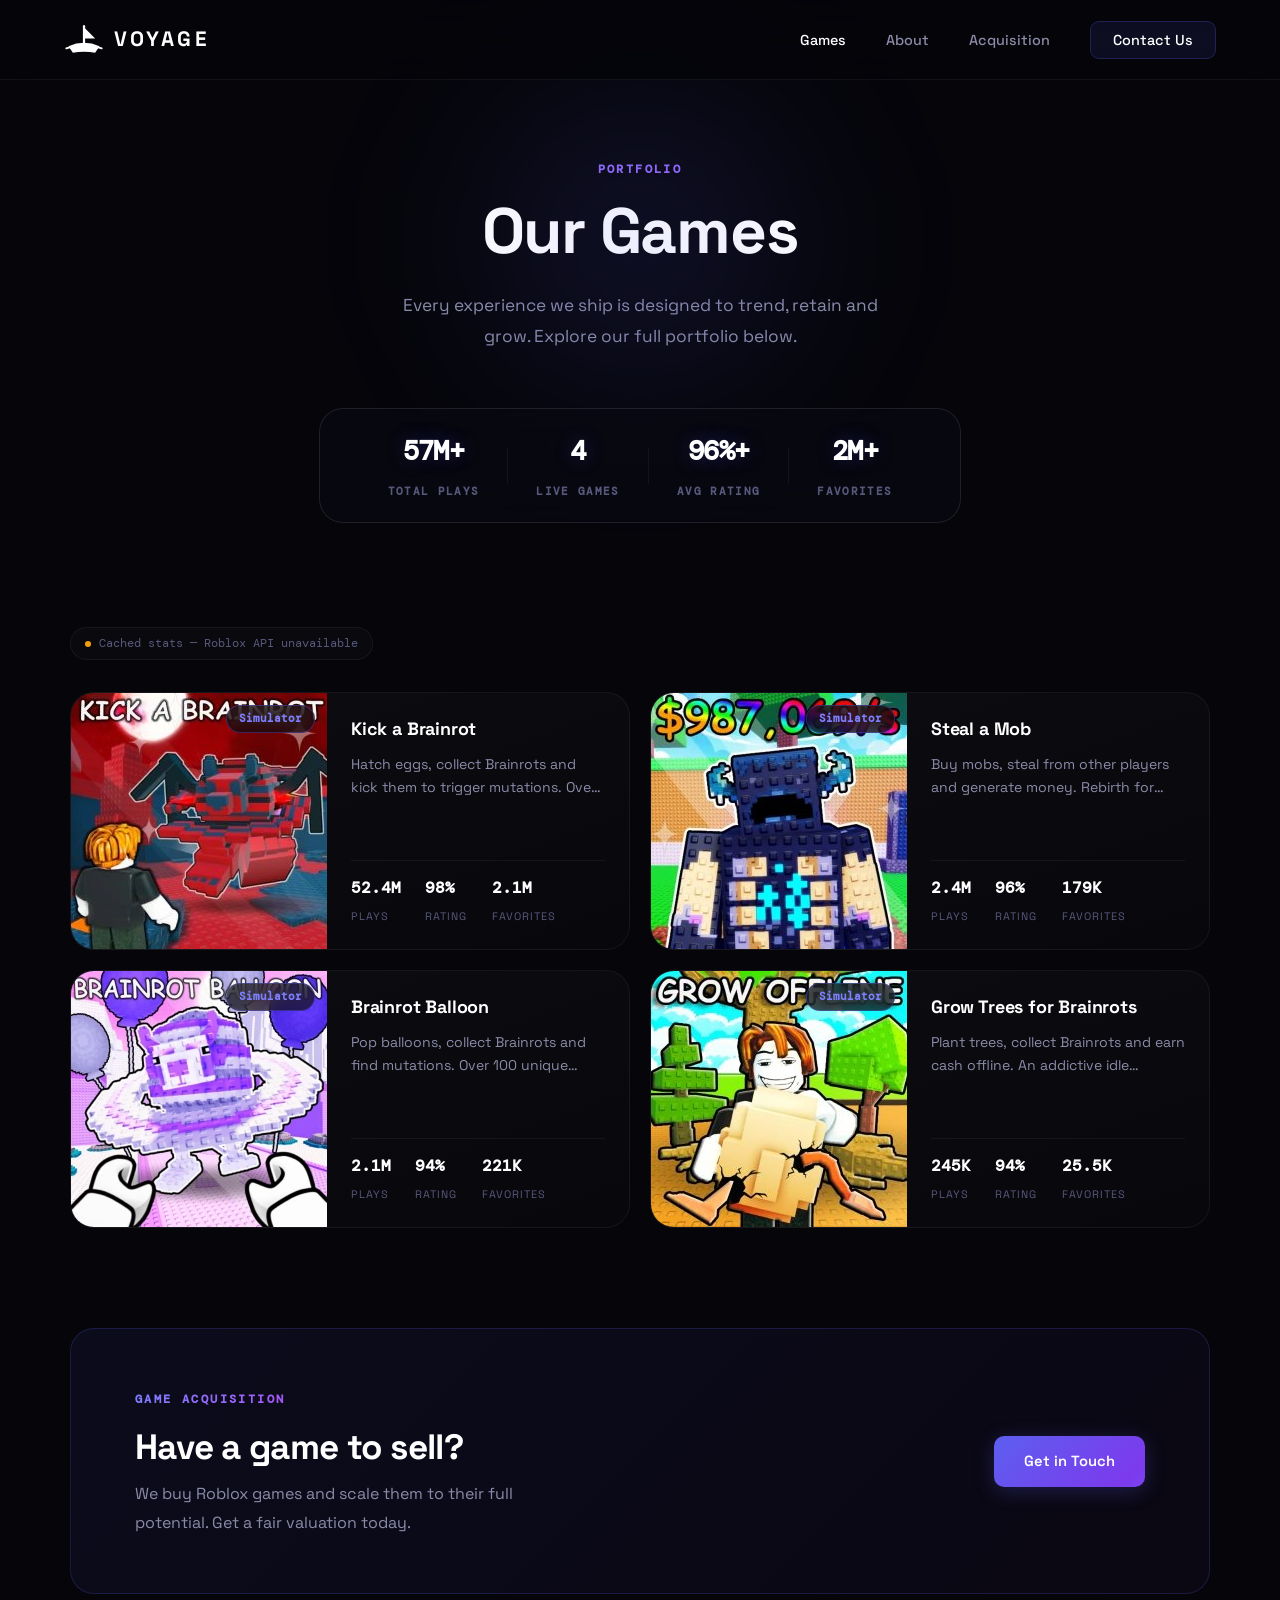
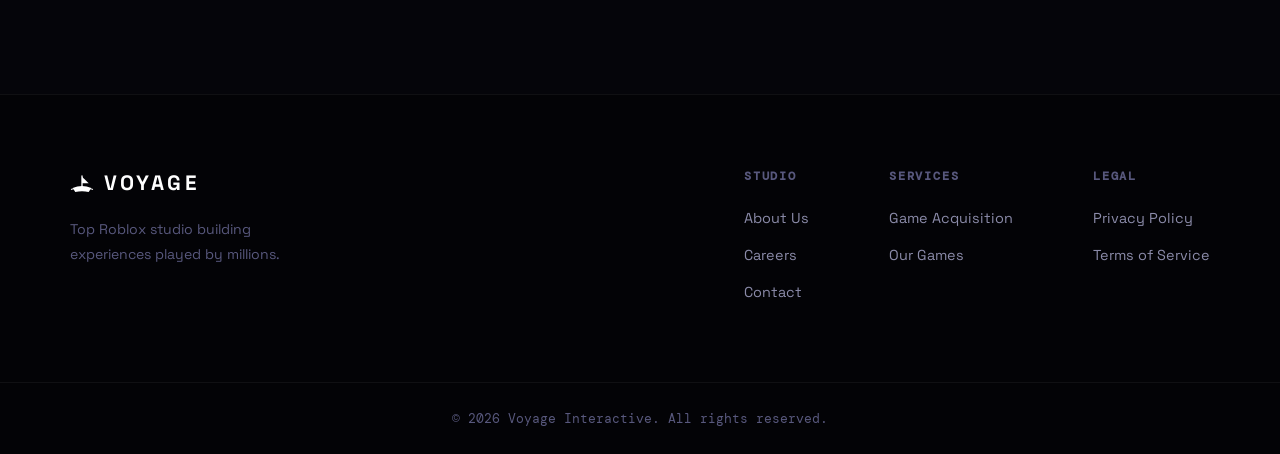
==== games.html @ 298705ab "Add files via upload" ====
<!DOCTYPE html>
<html lang="en">
<head>
  <meta charset="UTF-8" />
  <meta name="viewport" content="width=device-width, initial-scale=1.0" />
  <meta name="description" content="All games by Voyage Interactive — Roblox experiences played by millions." />
  <title>Our Games — Voyage Interactive</title>
  <link rel="icon" type="image/svg+xml" href="favicon.svg" />
  <link rel="stylesheet" href="css/style.css" />
  <link rel="stylesheet" href="css/games.css" />
  <link rel="preconnect" href="https://fonts.googleapis.com" />
  <link href="https://fonts.googleapis.com/css2?family=Space+Grotesk:wght@300;400;500;600;700&family=DM+Mono:wght@400;500&display=swap" rel="stylesheet" />
</head>
<body>

  <!-- ===== NAV ===== -->
  <nav class="nav" id="nav">
    <a href="index.html" class="nav-logo">
      <svg width="40" height="35" viewBox="0 0 36 28" fill="none" xmlns="http://www.w3.org/2000/svg">
        <path d="M18 2 L18 18" stroke="white" stroke-width="2" stroke-linecap="round"/>
        <path d="M18 3 L28 13 L18 13 Z" fill="white"/>
        <path d="M4 20 Q18 14 32 20 L28 26 Q18 24 8 26 Z" fill="white"/>
        <path d="M2 22 Q18 16 34 22" stroke="white" stroke-width="1.5" stroke-linecap="round" fill="none"/>
      </svg>
      VOYAGE
    </a>
    <ul class="nav-links">
      <li><a href="games.html" class="nav-active">Games</a></li>
      <li><a href="index.html#about">About</a></li>
      <li><a href="index.html#acquisition">Acquisition</a></li>
      <li><a href="index.html#contact" class="nav-cta">Contact Us</a></li>
    </ul>
    <button class="hamburger" id="hamburger" aria-label="Menu" aria-expanded="false" aria-controls="mobileMenu">
      <span></span><span></span><span></span>
    </button>
  </nav>

  <nav class="mobile-menu" id="mobileMenu" aria-label="Mobile Navigation">
    <a href="games.html"        onclick="closeMenu()">Games</a>
    <a href="index.html#about"       onclick="closeMenu()">About</a>
    <a href="index.html#acquisition" onclick="closeMenu()">Acquisition</a>
    <a href="index.html#contact"     onclick="closeMenu()">Contact Us</a>
  </nav>

  <!-- ===== PAGE HERO ===== -->
  <section class="games-page-hero">
    <div class="games-page-hero-glow"></div>
    <div class="container">
      <span class="section-label">Portfolio</span>
      <h1 class="section-title games-page-title">Our Games</h1>
      <p class="games-page-sub">Every experience we ship is designed to trend, retain and grow. Explore our full portfolio below.</p>

      <div class="games-page-stats animate-reveal">
        <div class="gph-stat">
          <span class="gph-num" data-stat="plays">57M+</span>
          <span class="gph-label">Total Plays</span>
        </div>
        <div class="gph-divider"></div>
        <div class="gph-stat">
          <span class="gph-num" data-stat="games">4</span>
          <span class="gph-label">Live Games</span>
        </div>
        <div class="gph-divider"></div>
        <div class="gph-stat">
          <span class="gph-num" data-stat="rating">96%+</span>
          <span class="gph-label">Avg Rating</span>
        </div>
        <div class="gph-divider"></div>
        <div class="gph-stat">
          <span class="gph-num" data-stat="favorites">2M+</span>
          <span class="gph-label">Favorites</span>
        </div>
      </div>
    </div>
  </section>

  <!-- ===== GAMES GRID ===== -->
  <section class="games-page-section">
    <div class="container">

      <div class="games-status" id="gamesStatus">
        <span class="games-status-dot"></span>
        <span id="gamesStatusText">Loading live stats…</span>
      </div>

      <!-- Populated by js/games-data.js (data-games-grid="full" enables live player count) -->
      <div class="games-grid games-grid--full" data-games-grid="full" id="gamesGrid"></div>

    </div>
  </section>

  <!-- ===== CTA ===== -->
  <section class="games-cta-section">
    <div class="container">
      <div class="games-cta-card animate-reveal">
        <div class="games-cta-left">
          <span class="section-label">Game Acquisition</span>
          <h2 class="section-title">Have a game to sell?</h2>
          <p>We buy Roblox games and scale them to their full potential. Get a fair valuation today.</p>
        </div>
        <a href="index.html#contact" class="btn-primary">Get in Touch</a>
      </div>
    </div>
  </section>

  <!-- ===== FOOTER ===== -->
  <footer class="footer">
    <div class="container footer-inner">
      <div class="footer-brand">
        <a href="index.html" class="nav-logo footer-logo">
          <svg width="24" height="20" viewBox="0 0 36 28" fill="none">
            <path d="M18 2 L18 18" stroke="white" stroke-width="2" stroke-linecap="round"/>
            <path d="M18 3 L28 13 L18 13 Z" fill="white"/>
            <path d="M4 20 Q18 14 32 20 L28 26 Q18 24 8 26 Z" fill="white"/>
            <path d="M2 22 Q18 16 34 22" stroke="white" stroke-width="1.5" stroke-linecap="round" fill="none"/>
          </svg>
          VOYAGE
        </a>
        <p>Top Roblox studio building experiences played by millions.</p>
      </div>
      <div class="footer-links">
        <div class="footer-col">
          <h4>Studio</h4>
          <a href="index.html#about">About Us</a>
          <a href="mailto:voyagenoirtype@gmail.com">Careers</a>
          <a href="index.html#contact">Contact</a>
        </div>
        <div class="footer-col">
          <h4>Services</h4>
          <a href="index.html#acquisition">Game Acquisition</a>
          <a href="games.html">Our Games</a>
        </div>
        <div class="footer-col">
          <h4>Legal</h4>
          <a href="#">Privacy Policy</a>
          <a href="#">Terms of Service</a>
        </div>
      </div>
    </div>
    <div class="footer-bottom">
      <div class="container">
        <p>© 2026 Voyage Interactive. All rights reserved.</p>
      </div>
    </div>
  </footer>

  <script src="js/games-data.js"></script>
  <script src="js/script.js"></script>
  <script>
    // Update status message after games load
    const statusEl = document.getElementById('gamesStatusText');
    const statusWrap = document.getElementById('gamesStatus');

    loadGamesOnce().then(games => {
      const hasLive = games.some(g => g.live);
      if (hasLive) {
        statusEl.textContent = 'Live stats from Roblox API';
        statusWrap.classList.add('games-status--live');
      } else {
        statusEl.textContent = 'Cached stats — Roblox API unavailable';
        statusWrap.classList.add('games-status--cached');
      }
    });
  </script>
</body>
</html>
---- css/style.css ----
/* ===== RESET ===== */
*, *::before, *::after { box-sizing: border-box; margin: 0; padding: 0; }

:root {
  --bg: #05050a;
  --bg2: #0b0b14;
  --bg3: #111122;
  --accent: #5d5fef;
  --accent2: #7d7ffd;
  --text: #f3f3fa;
  --muted: #8b8ba9;
  --muted2: #58587d;
  --border: rgba(255,255,255,0.05);
  --border2: rgba(255,255,255,0.1);
  --card: rgba(255,255,255,0.02);
  --radius: 14px;
  --radius-lg: 24px;
}

html { scroll-behavior: smooth; }

body {
  font-family: 'Space Grotesk', sans-serif;
  background: var(--bg);
  color: var(--text);
  line-height: 1.6;
  overflow-x: hidden;
}

a { text-decoration: none; color: inherit; }
ul { list-style: none; }
p { color: var(--muted); line-height: 1.8; }

/* ===== KEYFRAMES ===== */
@keyframes float {
  0%, 100% { transform: translateY(0); }
  50%       { transform: translateY(-7px); }
}
@keyframes pulse-glow-1 {
  0%, 100% { opacity: 1; transform: translateX(-50%) scale(1); }
  50%       { opacity: 0.7; transform: translateX(-50%) scale(1.12); }
}
@keyframes pulse-glow-2 {
  0%, 100% { opacity: 1; transform: scale(1); }
  50%       { opacity: 0.6; transform: scale(1.18); }
}
@keyframes gradient-shift {
  0%   { background-position: 0% center; }
  100% { background-position: 200% center; }
}
@keyframes shimmer-btn {
  0%   { background-position: 0% center; }
  100% { background-position: 200% center; }
}

/* ===== CANVAS BACKGROUND ===== */
#heroCanvas {
  position: absolute;
  top: 0;
  left: 0;
  width: 100%;
  height: 100%;
  z-index: 1;
  pointer-events: none;
}

/* ===== HERO ===== */
.hero {
  min-height: 100vh;
  display: flex;
  flex-direction: column;
  align-items: center;
  justify-content: center;
  position: relative;
  text-align: center;
  padding: 150px 24px 0;
  overflow: hidden;
  background: var(--bg);
  
  /* MASCHERA AVANZATA NATIVA: Sfuma a 0 le icone ai lati e sui bordi in modo morbido e impercettibile */
  mask-image: radial-gradient(circle at 50% 50%, black 20%, transparent 75%);
  -webkit-mask-image: radial-gradient(circle at 50% 50%, black 20%, transparent 75%);
}

/* ===== BUTTONS ===== */
.btn-primary {
  display: inline-flex;
  align-items: center;
  gap: 8px;
  background: linear-gradient(135deg, var(--accent) 0%, #7c3aed 50%, var(--accent2) 100%);
  background-size: 200% auto;
  color: #fff;
  padding: 14px 30px;
  border-radius: 10px;
  font-weight: 600;
  font-size: 0.92rem;
  font-family: 'Space Grotesk', sans-serif;
  border: none;
  cursor: pointer;
  transition: all 0.35s cubic-bezier(0.16, 1, 0.3, 1), background-position 0.5s ease;
  box-shadow: 0 4px 20px rgba(93,95,239,0.25);
}
.btn-primary:hover {
  transform: translateY(-3px);
  box-shadow: 0 14px 36px rgba(93,95,239,0.5);
  background-position: right center;
}

.btn-secondary {
  display: inline-flex;
  align-items: center;
  gap: 8px;
  background: rgba(255, 255, 255, 0.02);
  color: var(--text);
  padding: 14px 30px;
  border-radius: 10px;
  font-weight: 500;
  font-size: 0.92rem;
  border: 1px solid var(--border2);
  cursor: pointer;
  backdrop-filter: blur(8px);
  transition: all 0.3s cubic-bezier(0.16, 1, 0.3, 1);
}
.btn-secondary:hover {
  border-color: var(--accent2);
  background: rgba(93,95,239,0.08);
  transform: translateY(-2px);
}

.btn-full { width: 100%; justify-content: center; padding: 16px; font-size: 0.95rem; }

/* ===== NAV ===== */
.nav {
  position: fixed;
  top: 0; left: 0; right: 0;
  z-index: 100;
  display: flex;
  align-items: center;
  justify-content: space-between;
  padding: 22px 64px;
  background: rgba(5,5,10,0.75);
  backdrop-filter: blur(24px);
  border-bottom: 1px solid var(--border);
  transition: all 0.3s ease;
}
.nav.scrolled {
  padding: 14px 64px;
  background: rgba(5,5,10,0.9);
  box-shadow: 0 10px 30px rgba(0,0,0,0.3);
}

.nav-logo {
  display: flex;
  align-items: center;
  gap: 10px;
  font-size: 1.3rem;
  font-weight: 700;
  color: #fff;
  letter-spacing: 0.15em;
}

.nav-links {
  display: flex;
  align-items: center;
  gap: 40px;
}
.nav-links a {
  font-size: 0.9rem;
  color: var(--muted);
  font-weight: 500;
  transition: color 0.2s;
}
.nav-links a:hover { color: #fff; }

.nav-cta {
  color: #fff !important;
  background: rgba(93,95,239,0.1);
  border: 1px solid rgba(93,95,239,0.25);
  padding: 9px 22px;
  border-radius: 9px;
  transition: all 0.2s ease !important;
}
.nav-cta:hover { background: rgba(93,95,239,0.25) !important; border-color: var(--accent2) !important; }

.hamburger {
  display: none;
  flex-direction: column;
  gap: 5px;
  background: none;
  border: none;
  cursor: pointer;
  padding: 4px;
}
.hamburger span {
  display: block;
  width: 24px;
  height: 2px;
  background: var(--text);
  border-radius: 2px;
  transition: all 0.3s ease;
}
.hamburger[aria-expanded="true"] span:nth-child(1) { transform: translateY(7px) rotate(45deg); }
.hamburger[aria-expanded="true"] span:nth-child(2) { opacity: 0; }
.hamburger[aria-expanded="true"] span:nth-child(3) { transform: translateY(-7px) rotate(-45deg); }

/* ===== MOBILE MENU ===== */
.mobile-menu {
  display: none;
  position: fixed;
  top: 70px; left: 0; right: 0;
  z-index: 99;
  background: rgba(11,11,20,0.95);
  backdrop-filter: blur(20px);
  border-bottom: 1px solid var(--border);
  flex-direction: column;
}
.mobile-menu a {
  padding: 18px 32px;
  font-size: 1rem;
  color: var(--muted);
  border-bottom: 1px solid var(--border);
  transition: all 0.2s;
}
.mobile-menu a:hover { color: #fff; background: rgba(255,255,255,0.02); }
.mobile-menu.open { display: flex; }

/* Chat wrapper */
.chat-wrap { max-width: 720px; margin: 0 auto; }

.chat-output {
  min-height: 260px;
  max-height: 420px;
  overflow-y: auto;
  display: flex;
  flex-direction: column;
  gap: 12px;
  padding: 24px;
  background: rgba(255,255,255,0.04);
  border: 1px solid rgba(255,255,255,0.08);
  border-radius: 16px 16px 0 0;
}

.chat-message { padding: 14px 18px; border-radius: 12px; font-size: 0.95rem; line-height: 1.6; }
.chat-message--user    { background: rgba(255,255,255,0.08); align-self: flex-end; max-width: 80%; }
.chat-message--assistant { background: rgba(255,255,255,0.04); border: 1px solid rgba(255,255,255,0.08); }
.chat-message--error   { background: rgba(255,80,80,0.1); border: 1px solid rgba(255,80,80,0.2); }

.chat-topic   { font-weight: 600; margin-bottom: 6px; }
.chat-sources, .chat-tools { font-size: 0.8rem; opacity: 0.5; margin-top: 8px; }

/* Loader puntini */
.chat-loader { display: flex; gap: 6px; padding: 18px; }
.chat-loader span { width: 7px; height: 7px; border-radius: 50%; background: currentColor; opacity: 0.4; animation: blink 1.2s infinite; }
.chat-loader span:nth-child(2) { animation-delay: 0.2s; }
.chat-loader span:nth-child(3) { animation-delay: 0.4s; }
@keyframes blink { 0%,80%,100%{ opacity:0.2 } 40%{ opacity:1 } }

.chat-form {
  display: flex;
  gap: 10px;
  padding: 14px;
  background: rgba(255,255,255,0.04);
  border: 1px solid rgba(255,255,255,0.08);
  border-top: none;
  border-radius: 0 0 16px 16px;
}
.chat-form input { flex: 1; background: transparent; border: none; outline: none; color: inherit; font-size: 0.95rem; }
.chat-form .btn-primary { display: flex; align-items: center; gap: 8px; white-space: nowrap; }

.chat-footer { text-align: right; margin-top: 10px; }
.chat-reset  { background: none; border: none; color: inherit; opacity: 0.4; font-size: 0.8rem; cursor: pointer; display: inline-flex; align-items: center; gap: 5px; }
.chat-reset:hover { opacity: 0.8; }

/* ===== HERO ===== */
.hero {
  min-height: 100vh;
  display: flex;
  flex-direction: column;
  align-items: center;
  justify-content: center;
  position: relative;
  text-align: center;
  padding: 150px 24px 0;
  overflow: hidden;
  /* MIGLIORATO: Gradiente radiale scuro potenziato per nascondere la comparsa/scomparsa delle icone sui bordi dello schermo */
  background: radial-gradient(circle at 50% 50%, transparent 10%, var(--bg) 80%);
}

.hero-glow {
  position: absolute;
  border-radius: 50%;
  filter: blur(140px);
  pointer-events: none;
  z-index: 1;
}
.hero-glow--1 {
  width: 700px; height: 700px;
  background: radial-gradient(circle, rgba(93,95,239,0.18) 0%, rgba(93,95,239,0.06) 60%, transparent 100%);
  top: -100px; left: 50%;
  transform: translateX(-50%);
  animation: pulse-glow-1 8s ease-in-out infinite;
}
.hero-glow--2 {
  width: 550px; height: 550px;
  background: radial-gradient(circle, rgba(168,85,247,0.12) 0%, transparent 70%);
  bottom: 60px; right: -80px;
  animation: pulse-glow-2 10s ease-in-out infinite 1.5s;
}

.grid-overlay {
  position: absolute;
  inset: 0;
  background-image: radial-gradient(rgba(255,255,255,0.015) 1px, transparent 0);
  background-size: 40px 40px;
  /* Maschera progressiva che sfuma dolcemente gli elementi dello sfondo */
  mask-image: radial-gradient(ellipse 70% 70% at 50% 50%, black 30%, transparent 100%);
  -webkit-mask-image: radial-gradient(ellipse 70% 70% at 50% 50%, black 30%, transparent 100%);
  pointer-events: none;
  z-index: 1;
}

.hero-inner { position: relative; z-index: 2; max-width: 800px; }

.hero-badge {
  display: inline-block;
  background: rgba(93,95,239,0.08);
  border: 1px solid rgba(93,95,239,0.35);
  color: var(--accent2);
  font-size: 0.75rem;
  font-weight: 600;
  letter-spacing: 0.15em;
  text-transform: uppercase;
  padding: 7px 20px;
  border-radius: 99px;
  margin-bottom: 32px;
  font-family: 'DM Mono', monospace;
  animation: float 5s ease-in-out infinite;
  box-shadow: 0 0 20px rgba(93,95,239,0.15);
}

.hero-title {
  font-size: clamp(3.2rem, 9vw, 5.8rem);
  font-weight: 700;
  line-height: 1.05;
  color: #fff;
  margin-bottom: 28px;
  letter-spacing: -0.03em;
}
.hero-title span {
  background: linear-gradient(135deg, var(--accent2) 0%, #a855f7 50%, var(--accent2) 100%);
  background-size: 200% auto;
  -webkit-background-clip: text;
  -webkit-text-fill-color: transparent;
  background-clip: text;
  animation: gradient-shift 5s linear infinite;
}

.hero-sub {
  font-size: 1.15rem;
  color: var(--muted);
  max-width: 600px;
  margin: 0 auto 44px;
  line-height: 1.8;
}

.hero-btns { display: flex; gap: 16px; justify-content: center; flex-wrap: wrap; }

.hero-stats-bar {
  position: relative;
  z-index: 2;
  display: flex;
  align-items: center;
  margin-top: 90px;
  padding: 32px 56px;
  background: rgba(11,11,20,0.5);
  backdrop-filter: blur(20px);
  border: 1px solid var(--border2);
  border-bottom: none;
  border-radius: var(--radius-lg) var(--radius-lg) 0 0;
  width: 100%;
  max-width: 760px;
}
.hero-stat { flex: 1; text-align: center; }
.hero-stat-num {
  display: block;
  font-size: 2.2rem;
  font-weight: 700;
  color: #fff;
  letter-spacing: -0.02em;
  font-family: 'DM Mono', monospace;
  margin-bottom: 4px;
  text-shadow: 0 0 24px rgba(93,95,239,0.35);
  transition: color 0.3s ease;
}
.hero-stat:hover .hero-stat-num { color: var(--accent2); }
.hero-stat-label {
  font-size: 0.75rem;
  color: var(--muted2);
  text-transform: uppercase;
  letter-spacing: 0.12em;
  font-weight: 600;
}
.hero-stat-divider { width: 1px; height: 44px; background: var(--border); flex-shrink: 0; }

/* ===== SECTIONS ===== */
.section { padding: 130px 24px; position: relative; z-index: 3; }
.section--dark { background: var(--bg2); }
.container { max-width: 1140px; margin: 0 auto; }

.section-header { margin-bottom: 64px; text-align: left; }
.section-header .section-sub { max-width: 560px; margin-top: 14px; font-size: 1.05rem; }

.section-label {
  display: inline-block;
  font-family: 'DM Mono', monospace;
  font-size: 0.75rem;
  font-weight: 600;
  background: linear-gradient(135deg, var(--accent2), #a855f7);
  -webkit-background-clip: text;
  -webkit-text-fill-color: transparent;
  background-clip: text;
  text-transform: uppercase;
  letter-spacing: 0.2em;
  margin-bottom: 16px;
}

.section-title {
  font-size: clamp(2.2rem, 5vw, 3.2rem);
  font-weight: 700;
  color: #fff;
  letter-spacing: -0.02em;
  line-height: 1.2;
}

/* ===== GAMES GRID ===== */
.games-grid {
  display: grid;
  grid-template-columns: repeat(2, 1fr);
  gap: 20px;
}

/* ===== GAME CARD (horizontal, square thumbnail) ===== */
.game-card {
  display: flex;
  flex-direction: row;
  align-items: stretch;
  background: linear-gradient(160deg, rgba(255,255,255,0.03) 0%, rgba(255,255,255,0.01) 100%);
  border: 1px solid var(--border);
  border-radius: var(--radius-lg);
  overflow: hidden;
  transition: all 0.4s cubic-bezier(0.16, 1, 0.3, 1);
  color: inherit;
  text-decoration: none;
}
.game-card:hover {
  border-color: rgba(93,95,239,0.4);
  transform: translateY(-5px);
  box-shadow: 0 24px 48px rgba(0,0,0,0.5), 0 0 0 1px rgba(93,95,239,0.15), 0 0 32px rgba(93,95,239,0.1);
}

/* Thumbnail — square, height = card height via flex stretch */
.game-card-thumb {
  position: relative;
  aspect-ratio: 1 / 1;
  flex-shrink: 0;
  overflow: hidden;
  background: var(--bg3);
}
.game-card-thumb img {
  width: 100%; height: 100%;
  object-fit: cover; display: block;
  transition: transform 0.55s cubic-bezier(0.16, 1, 0.3, 1);
}
.game-card:hover .game-card-thumb img { transform: scale(1.07); }

/* Overlay on hover */
.game-card-overlay {
  position: absolute;
  inset: 0;
  background: linear-gradient(to top, rgba(5,5,10,0.72) 0%, rgba(5,5,10,0.1) 55%, transparent 100%);
  display: flex;
  align-items: center;
  justify-content: center;
  opacity: 0;
  transition: opacity 0.35s ease;
}
.game-card:hover .game-card-overlay { opacity: 1; }

.game-card-play {
  display: inline-flex;
  align-items: center;
  gap: 8px;
  background: rgba(255,255,255,0.13);
  backdrop-filter: blur(14px);
  border: 1px solid rgba(255,255,255,0.22);
  padding: 11px 24px;
  border-radius: 99px;
  color: #fff;
  font-weight: 600;
  font-size: 0.88rem;
  transform: translateY(8px);
  transition: transform 0.4s cubic-bezier(0.16, 1, 0.3, 1);
}
.game-card:hover .game-card-play { transform: translateY(0); }

/* Badge on the image */
.game-badge {
  position: absolute;
  top: 12px; right: 12px;
  font-size: 0.7rem; font-weight: 600; font-family: 'DM Mono', monospace;
  color: var(--accent2);
  background: rgba(5,5,10,0.65);
  backdrop-filter: blur(10px);
  border: 1px solid rgba(93,95,239,0.35);
  padding: 4px 12px; border-radius: 99px;
}

/* Card body */
.game-card-body {
  padding: 22px 24px;
  display: flex;
  flex-direction: column;
  gap: 9px;
  flex: 1;
}
.game-card-header {
  display: flex;
  align-items: center;
  justify-content: space-between;
  gap: 10px;
}
.game-card-header h3 {
  font-size: 1.12rem; font-weight: 700; color: #fff; letter-spacing: -0.01em;
}
.game-card-body > p {
  font-size: 0.88rem; color: var(--muted); line-height: 1.65;
  display: -webkit-box;
  -webkit-line-clamp: 2;
  line-clamp: 2;
  -webkit-box-orient: vertical;
  overflow: hidden;
}

/* Live players badge */
.game-live {
  display: inline-flex;
  align-items: center;
  gap: 5px;
  font-size: 0.7rem; font-weight: 600; font-family: 'DM Mono', monospace;
  color: #4ade80;
  background: rgba(74,222,128,0.08);
  border: 1px solid rgba(74,222,128,0.2);
  padding: 3px 10px;
  border-radius: 99px;
  white-space: nowrap;
  flex-shrink: 0;
}
.live-dot {
  width: 6px; height: 6px; border-radius: 50%;
  background: #4ade80;
  animation: live-pulse 1.8s ease-in-out infinite;
}
@keyframes live-pulse {
  0%, 100% { opacity: 1; transform: scale(1); }
  50% { opacity: 0.5; transform: scale(0.75); }
}

/* Stats row */
.game-stats {
  display: flex;
  gap: 24px;
  padding-top: 14px;
  border-top: 1px solid var(--border);
  margin-top: auto;
}
.gs-num {
  display: block; font-size: 0.98rem; font-weight: 600; color: #fff;
  font-family: 'DM Mono', monospace; margin-bottom: 2px;
}
.gs-label { font-size: 0.68rem; color: var(--muted2); text-transform: uppercase; letter-spacing: 0.1em; }

/* "View all" footer */
.games-footer {
  margin-top: 44px;
  text-align: center;
}
.btn-view-all {
  display: inline-flex;
  align-items: center;
  gap: 10px;
  padding: 14px 36px;
  background: rgba(255,255,255,0.03);
  border: 1px solid var(--border2);
  border-radius: 12px;
  color: var(--text);
  font-weight: 600;
  font-size: 0.92rem;
  transition: all 0.3s cubic-bezier(0.16, 1, 0.3, 1);
}
.btn-view-all:hover {
  background: rgba(93,95,239,0.08);
  border-color: rgba(93,95,239,0.35);
  transform: translateY(-2px);
  box-shadow: 0 10px 28px rgba(0,0,0,0.3);
  color: #fff;
}
.btn-view-all svg { transition: transform 0.3s ease; }
.btn-view-all:hover svg { transform: translateX(4px); }

/* ===== ABOUT ===== */
.about-grid { display: grid; grid-template-columns: 1fr 1fr; gap: 88px; align-items: center; }
.about-left p { margin-bottom: 24px; font-size: 1.02rem; }
.about-features { display: flex; flex-direction: column; gap: 12px; }

.feature {
  display: flex; gap: 20px; padding: 28px;
  background: rgba(255,255,255,0.01);
  border: 1px solid var(--border); border-radius: var(--radius);
  transition: all 0.35s cubic-bezier(0.16, 1, 0.3, 1);
}
.feature:hover {
  border-color: rgba(93,95,239,0.25);
  background: rgba(93,95,239,0.03);
  transform: translateX(5px);
  box-shadow: 0 8px 24px rgba(0,0,0,0.25);
}

.feature-icon {
  width: 44px; height: 44px; border-radius: 12px;
  background: rgba(93,95,239,0.08); border: 1px solid rgba(93,95,239,0.15);
  display: flex; align-items: center; justify-content: center; color: var(--accent2); flex-shrink: 0;
  transition: all 0.3s ease;
}
.feature:hover .feature-icon {
  background: rgba(93,95,239,0.16);
  border-color: rgba(93,95,239,0.35);
  box-shadow: 0 0 16px rgba(93,95,239,0.2);
}
.feature-icon svg { transition: transform 0.3s ease; }
.feature:hover .feature-icon svg { transform: scale(1.15); }
.feature h4 { font-size: 1rem; font-weight: 600; color: #fff; margin-bottom: 6px; }
.feature p { font-size: 0.88rem; color: var(--muted); line-height: 1.6; }

/* ===== STEPS ===== */
.steps { display: grid; grid-template-columns: repeat(2, 1fr); gap: 16px; }
.step {
  padding: 44px 40px; background: rgba(255,255,255,0.01);
  border: 1px solid var(--border); border-radius: var(--radius-lg);
  transition: all 0.35s cubic-bezier(0.16, 1, 0.3, 1);
  position: relative; overflow: hidden;
}
.step::before {
  content: '';
  position: absolute;
  top: 0; left: 0;
  width: 3px; height: 100%;
  background: linear-gradient(180deg, var(--accent2), #a855f7);
  opacity: 0;
  transition: opacity 0.35s ease;
  border-radius: 3px 0 0 3px;
}
.step:hover::before { opacity: 1; }
.step:hover {
  border-color: rgba(93,95,239,0.25);
  background: rgba(93,95,239,0.03);
  transform: translateY(-5px);
  box-shadow: 0 18px 40px rgba(0,0,0,0.35);
}
.step-num {
  font-family: 'DM Mono', monospace; font-size: 2.2rem; font-weight: 700;
  background: linear-gradient(135deg, var(--accent2), #a855f7);
  -webkit-background-clip: text;
  -webkit-text-fill-color: transparent;
  background-clip: text;
  letter-spacing: -0.02em; margin-bottom: 20px; line-height: 1; opacity: 0.7;
}
.step h3 { font-size: 1.2rem; font-weight: 700; color: #fff; margin-bottom: 12px; }
.step p { font-size: 0.92rem; color: var(--muted); line-height: 1.7; }

/* ===== CONTACT ===== */
.contact-wrap { display: grid; grid-template-columns: 1fr 1.3fr; gap: 88px; align-items: start; }
.contact-left p { margin: 20px 0 32px; font-size: 1.05rem; }
.contact-email {
  font-family: 'DM Mono', monospace; font-size: 0.95rem; color: var(--accent2);
  border-bottom: 1px solid rgba(93,95,239,0.2); padding-bottom: 4px; transition: all 0.2s;
}
.contact-email:hover { border-color: var(--accent2); color: #fff; }

.contact-form { display: flex; flex-direction: column; gap: 20px; }
.form-row { display: grid; grid-template-columns: 1fr 1fr; gap: 20px; }
.form-group { display: flex; flex-direction: column; gap: 10px; }
.form-group label {
  font-size: 0.75rem; font-weight: 600; color: var(--muted);
  text-transform: uppercase; letter-spacing: 0.1em; font-family: 'DM Mono', monospace;
}
.contact-form input, .contact-form textarea {
  background: rgba(5,5,10,0.5); border: 1px solid var(--border2);
  border-radius: 10px; padding: 14px 18px; color: var(--text);
  font-family: 'Space Grotesk', sans-serif; font-size: 0.92rem; transition: all 0.2s; outline: none;
}
.contact-form input:focus, .contact-form textarea:focus {
  border-color: var(--accent); background: rgba(93,95,239,0.04);
  box-shadow: 0 0 0 4px rgba(93,95,239,0.15);
}
.checkbox-label { display: flex; align-items: center; gap: 12px; font-size: 0.88rem; color: var(--muted); cursor: pointer; }
.checkbox-label input { width: auto; accent-color: var(--accent); }

/* ===== FOOTER ===== */
.footer { background: #030306; border-top: 1px solid var(--border); padding-top: 72px; position: relative; z-index: 3; }
.footer-inner { display: flex; justify-content: space-between; gap: 48px; padding-bottom: 64px; flex-wrap: wrap; }
.footer-brand p { font-size: 0.88rem; color: var(--muted2); margin-top: 16px; max-width: 240px; }
.footer-links { display: flex; gap: 80px; flex-wrap: wrap; }
.footer-col h4 { font-size: 0.75rem; text-transform: uppercase; letter-spacing: 0.15em; color: var(--muted2); margin-bottom: 20px; font-family: 'DM Mono', monospace; font-weight: 600; }
.footer-col a { display: block; font-size: 0.9rem; color: var(--muted); margin-bottom: 14px; transition: color 0.2s; }
.footer-col a:hover { color: #fff; }
.footer-bottom { border-top: 1px solid var(--border); padding: 24px; text-align: center; }
.footer-bottom p { font-size: 0.8rem; color: var(--muted2); font-family: 'DM Mono', monospace; }

/* ===== SCROLL REVEAL ===== */
.reveal {
  opacity: 0;
  transform: translateY(28px);
  transition: opacity 0.85s cubic-bezier(0.16, 1, 0.3, 1) var(--stagger, 0s),
              transform 0.85s cubic-bezier(0.16, 1, 0.3, 1) var(--stagger, 0s);
}
.reveal.visible { opacity: 1; transform: translateY(0); }

/* ===== RESPONSIVE ===== */
@media (max-width: 960px) {
  .about-grid { grid-template-columns: 1fr; gap: 48px; }
  .contact-wrap { grid-template-columns: 1fr; gap: 48px; }
  .steps { grid-template-columns: 1fr; gap: 16px; }
  .section { padding: 100px 32px; }
  .about-left .btn-primary { margin-top: 4px; }
}

@media (max-width: 768px) {
  /* NAV */
  .nav { padding: 16px 20px; }
  .nav.scrolled { padding: 12px 20px; }
  .nav-links { display: none; }
  .hamburger { display: flex; }

  /* HERO */
  .hero { padding: 96px 20px 0; mask-image: none; -webkit-mask-image: none; }
  .hero-inner { max-width: 100%; }
  .hero-sub { font-size: 1rem; margin-bottom: 28px; }
  .hero-btns {
    flex-direction: column;
    align-items: stretch;
    gap: 12px;
    max-width: 340px;
    margin: 0 auto;
  }
  .hero-btns .btn-primary,
  .hero-btns .btn-secondary { width: 100%; justify-content: center; }

  /* STATS BAR */
  .hero-stats-bar {
    display: grid;
    grid-template-columns: 1fr 1fr;
    padding: 16px;
    margin-top: 40px;
    max-width: 100%;
    border-radius: var(--radius-lg);
    border-bottom: 1px solid var(--border2);
  }
  .hero-stat { padding: 16px 8px; }
  .hero-stat-num { font-size: 1.6rem; }
  .hero-stat-label { font-size: 0.68rem; }
  .hero-stat-divider { display: none; }

  /* SECTIONS */
  .section { padding: 72px 20px; }
  .section-header { margin-bottom: 40px; }

  /* GAMES */
  .games-grid { grid-template-columns: 1fr; gap: 12px; }
  .game-card { flex-direction: column; }
  .game-card-thumb { width: 100%; aspect-ratio: 1 / 1; }
  .game-card-body > p { font-size: 0.88rem; margin-bottom: 14px; }
  .game-stats { gap: 20px; }
  .gs-num { font-size: 0.95rem; }

  /* ABOUT */
  .about-grid { gap: 40px; }
  .about-left p { font-size: 0.95rem; }

  /* STEPS */
  .steps { grid-template-columns: 1fr; }
  .step { padding: 30px 24px; }
  .step-num { font-size: 1.8rem; margin-bottom: 14px; }

  /* CONTACT */
  .contact-wrap { gap: 40px; }
  .form-row { grid-template-columns: 1fr; }
  .contact-left p { font-size: 0.95rem; }

  /* FOOTER */
  .footer { padding-top: 48px; }
  .footer-inner { flex-direction: column; gap: 36px; padding-bottom: 40px; }
  .footer-links { flex-direction: column; gap: 32px; }
}

@media (max-width: 480px) {
  .hero-title { font-size: clamp(2.4rem, 11vw, 3.2rem); }
  .section-title { font-size: clamp(1.8rem, 7vw, 2.4rem); }
  .hero-stat-num { font-size: 1.4rem; }
  .hero-badge { font-size: 0.68rem; padding: 6px 16px; }
  .btn-primary, .btn-secondary { padding: 13px 24px; font-size: 0.88rem; }
  .step { padding: 24px 20px; }
  .feature { padding: 22px; gap: 16px; }
  .game-card-body { padding: 16px 18px; }
  .contact-form input, .contact-form textarea { padding: 12px 14px; }
}
---- css/games.css ----
/* ===== GAMES PAGE ===== */

/* Page hero */
.games-page-hero {
  padding: 160px 24px 80px;
  position: relative;
  overflow: hidden;
  text-align: center;
}
.games-page-hero-glow {
  position: absolute;
  width: 600px; height: 400px;
  background: radial-gradient(circle, rgba(93,95,239,0.14) 0%, transparent 70%);
  top: 40px; left: 50%;
  transform: translateX(-50%);
  pointer-events: none;
  filter: blur(60px);
}
.games-page-hero .section-label { display: block; margin-bottom: 14px; }
.games-page-title {
  font-size: clamp(2.6rem, 6vw, 4rem);
  margin-bottom: 20px;
}
.games-page-sub {
  font-size: 1.08rem;
  color: var(--muted);
  max-width: 520px;
  margin: 0 auto 56px;
  line-height: 1.8;
}

/* Mini stats bar in hero */
.games-page-stats {
  display: inline-flex;
  align-items: center;
  gap: 0;
  background: rgba(11,11,20,0.5);
  backdrop-filter: blur(20px);
  border: 1px solid var(--border2);
  border-radius: var(--radius-lg);
  padding: 20px 40px;
}
.gph-stat { padding: 0 28px; text-align: center; }
.gph-num {
  display: block;
  font-size: 1.7rem; font-weight: 700;
  font-family: 'DM Mono', monospace;
  color: #fff;
  letter-spacing: -0.02em;
  margin-bottom: 4px;
  text-shadow: 0 0 20px rgba(93,95,239,0.3);
}
.gph-label {
  font-size: 0.7rem; font-weight: 600;
  font-family: 'DM Mono', monospace;
  color: var(--muted2);
  text-transform: uppercase;
  letter-spacing: 0.12em;
}
.gph-divider { width: 1px; height: 36px; background: var(--border); flex-shrink: 0; }

/* Games grid section */
.games-page-section { padding: 24px 24px 100px; }

/* Games page uses same 2-col grid as homepage */
.games-grid--full {
  gap: 20px;
}

/* Live status indicator */
.games-status {
  display: inline-flex;
  align-items: center;
  gap: 8px;
  font-family: 'DM Mono', monospace;
  font-size: 0.75rem;
  color: var(--muted2);
  margin-bottom: 32px;
  padding: 6px 14px;
  background: rgba(255,255,255,0.02);
  border: 1px solid var(--border);
  border-radius: 99px;
}
.games-status-dot {
  width: 6px; height: 6px;
  border-radius: 50%;
  background: var(--muted2);
  flex-shrink: 0;
}
.games-status--live .games-status-dot { background: #4ade80; animation: live-pulse 1.8s ease-in-out infinite; }
.games-status--live { color: var(--muted); border-color: rgba(74,222,128,0.15); }
.games-status--cached .games-status-dot { background: #f59e0b; }

/* Nav active link */
.nav-active { color: #fff !important; }

/* CTA section at bottom */
.games-cta-section { padding: 0 24px 100px; }
.games-cta-card {
  display: flex;
  align-items: center;
  justify-content: space-between;
  gap: 40px;
  padding: 56px 64px;
  background: linear-gradient(135deg, rgba(93,95,239,0.08) 0%, rgba(168,85,247,0.04) 100%);
  border: 1px solid rgba(93,95,239,0.2);
  border-radius: var(--radius-lg);
}
.games-cta-left p { font-size: 1rem; margin-top: 12px; max-width: 440px; }
.games-cta-card .section-title { font-size: clamp(1.6rem, 3vw, 2.2rem); }

/* ===== RESPONSIVE ===== */

@media (max-width: 768px) {
  .games-page-hero { padding: 110px 20px 56px; }
  .games-page-stats {
    display: grid;
    grid-template-columns: 1fr 1fr;
    padding: 16px;
    width: 100%;
    max-width: 400px;
    margin: 0 auto;
  }
  .gph-stat { padding: 12px; }
  .gph-divider { display: none; }
  .gph-num { font-size: 1.4rem; }
  .games-page-section { padding: 16px 20px 72px; }
  .games-grid--full { grid-template-columns: 1fr; }
  .games-cta-card {
    flex-direction: column;
    align-items: flex-start;
    padding: 36px 28px;
    gap: 28px;
  }
  .games-cta-card .btn-primary { width: 100%; justify-content: center; }
}

@media (max-width: 480px) {
  .games-page-title { font-size: 2.2rem; }
}
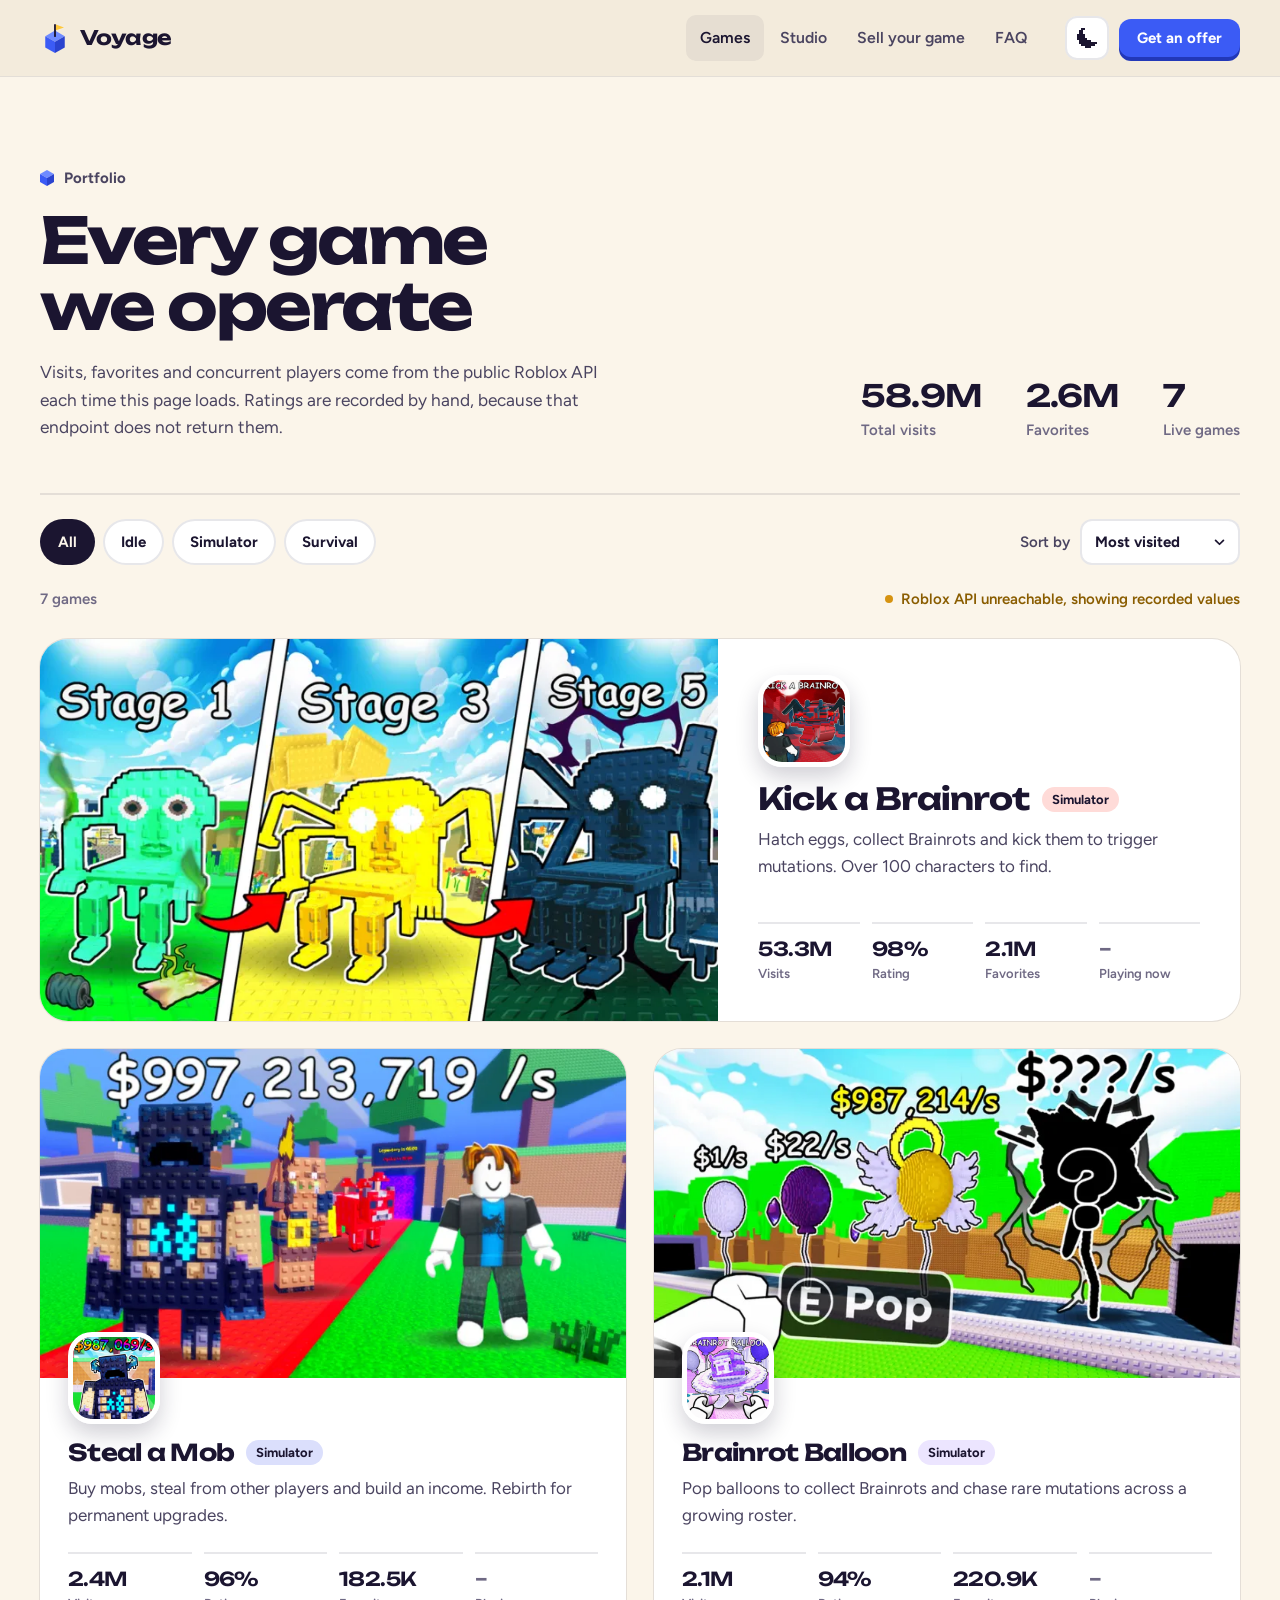
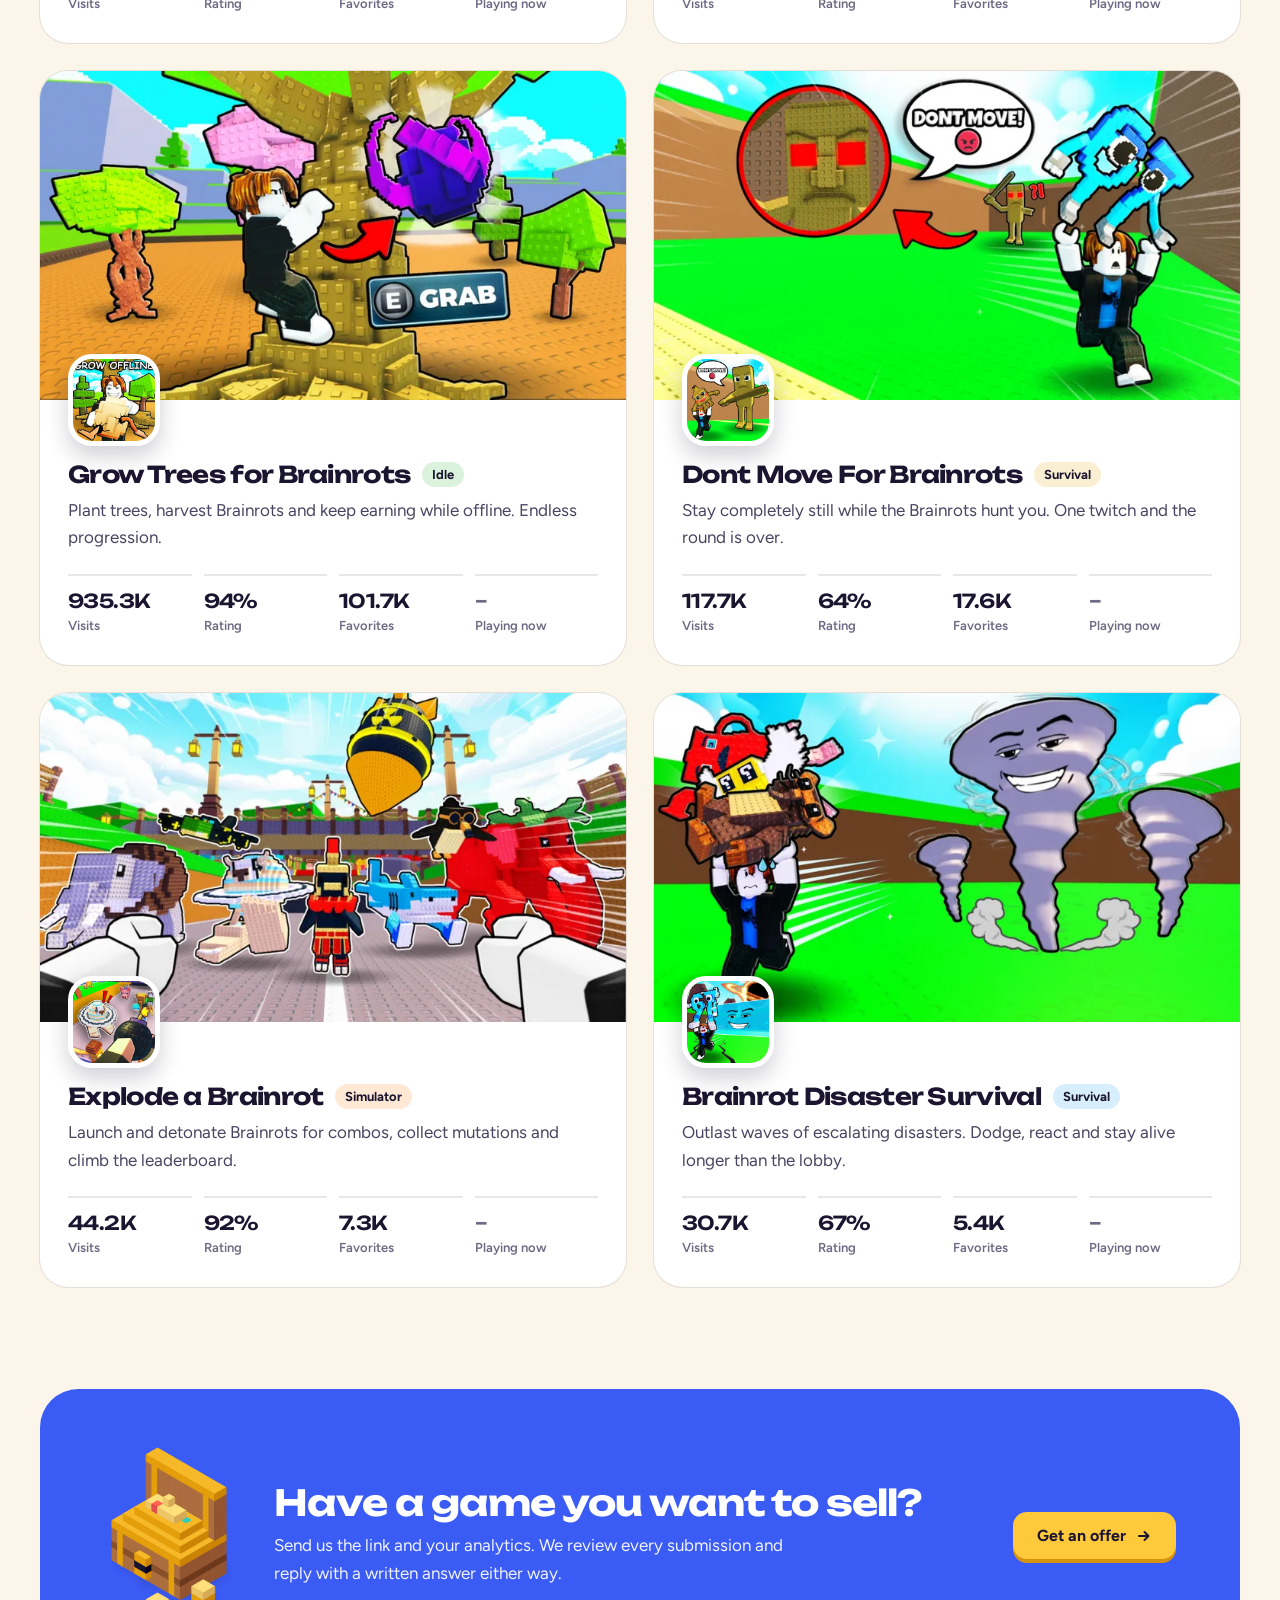
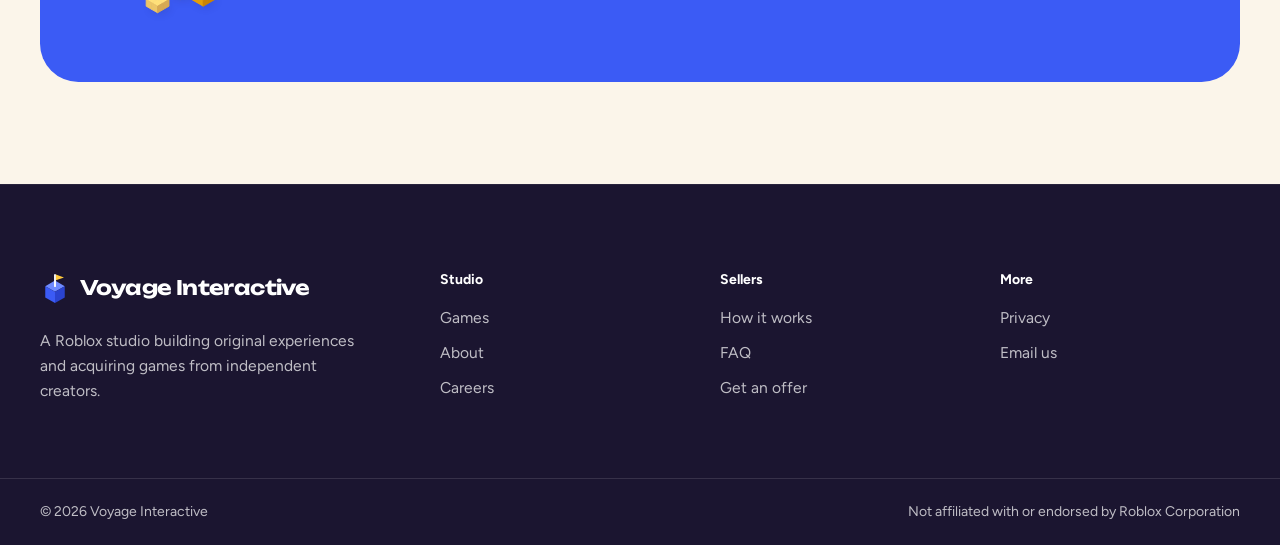
==== commit b3a2caad: "Update website with new design, art and privacy page Co-Authored-By: Claude Opus 5.5 <noreply@anthro" ====
--- a/games.html
+++ b/games.html
@@ -3,164 +3,199 @@
 <head>
   <meta charset="UTF-8" />
   <meta name="viewport" content="width=device-width, initial-scale=1.0" />
-  <meta name="description" content="All games by Voyage Interactive — Roblox experiences played by millions." />
-  <title>Our Games — Voyage Interactive</title>
+  <title>Games | Voyage Interactive</title>
+  <meta name="description" content="Every Roblox experience operated by Voyage Interactive, with visit counts, favorites and concurrent players read from the public Roblox API." />
+  <meta name="theme-color" content="#fbf5ea" />
+  <link rel="canonical" href="https://voyageinteractive.com/games.html" />
+
+  <meta property="og:type"        content="website" />
+  <meta property="og:site_name"   content="Voyage Interactive" />
+  <meta property="og:url"         content="https://voyageinteractive.com/games.html" />
+  <meta property="og:title"       content="Games | Voyage Interactive" />
+  <meta property="og:description" content="Every Roblox experience operated by Voyage Interactive." />
+  <meta property="og:image"       content="https://voyageinteractive.com/preview.png" />
+
   <link rel="icon" type="image/svg+xml" href="favicon.svg" />
+  <link rel="preconnect" href="https://fonts.googleapis.com" />
+  <link rel="preconnect" href="https://fonts.gstatic.com" crossorigin />
+  <link href="https://fonts.googleapis.com/css2?family=Figtree:wght@400;500;600;700&family=Unbounded:wght@600;700&display=swap" rel="stylesheet" />
   <link rel="stylesheet" href="css/style.css" />
   <link rel="stylesheet" href="css/games.css" />
-  <link rel="preconnect" href="https://fonts.googleapis.com" />
-  <link href="https://fonts.googleapis.com/css2?family=Space+Grotesk:wght@300;400;500;600;700&family=DM+Mono:wght@400;500&display=swap" rel="stylesheet" />
+  <script>
+    /* before first paint: the saved theme, else the system one */
+    (function (d) {
+      var t = null;
+      d.classList.add('js');
+      try { t = localStorage.getItem('voyage_theme'); } catch (e) {}
+      if (t !== 'light' && t !== 'dark') t = window.matchMedia && matchMedia('(prefers-color-scheme: dark)').matches ? 'dark' : 'light';
+      d.setAttribute('data-theme', t);
+      if (t === 'dark') document.querySelector('meta[name="theme-color"]').setAttribute('content', '#130f27');
+    })(document.documentElement);
+  </script>
 </head>
 <body>
 
-  <!-- ===== NAV ===== -->
-  <nav class="nav" id="nav">
-    <a href="index.html" class="nav-logo">
-      <svg width="40" height="35" viewBox="0 0 36 28" fill="none" xmlns="http://www.w3.org/2000/svg">
-        <path d="M18 2 L18 18" stroke="white" stroke-width="2" stroke-linecap="round"/>
-        <path d="M18 3 L28 13 L18 13 Z" fill="white"/>
-        <path d="M4 20 Q18 14 32 20 L28 26 Q18 24 8 26 Z" fill="white"/>
-        <path d="M2 22 Q18 16 34 22" stroke="white" stroke-width="1.5" stroke-linecap="round" fill="none"/>
+<a class="skip-link" href="#main">Skip to content</a>
+
+<header class="header" id="header">
+  <div class="container header-inner">
+    <a href="index.html" class="brand" aria-label="Voyage Interactive, home">
+      <svg viewBox="0 0 32 32" aria-hidden="true">
+        <path d="M16 8l10.4 6L16 20 5.6 14z" fill="#6f8bff"/>
+        <path d="M5.6 14L16 20v12L5.6 26z" fill="#3b5bf5"/>
+        <path d="M26.4 14L16 20v12l10.4-6z" fill="#2a43cf"/>
+        <path d="M16 14V2" stroke="currentColor" stroke-width="2" stroke-linecap="round"/>
+        <path d="M17 1.6l8.6 3.1L17 7.8z" fill="#ffc93c"/>
       </svg>
-      VOYAGE
+      Voyage
     </a>
-    <ul class="nav-links">
-      <li><a href="games.html" class="nav-active">Games</a></li>
-      <li><a href="index.html#about">About</a></li>
-      <li><a href="index.html#acquisition">Acquisition</a></li>
-      <li><a href="index.html#contact" class="nav-cta">Contact Us</a></li>
-    </ul>
-    <button class="hamburger" id="hamburger" aria-label="Menu" aria-expanded="false" aria-controls="mobileMenu">
-      <span></span><span></span><span></span>
-    </button>
-  </nav>
-
-  <nav class="mobile-menu" id="mobileMenu" aria-label="Mobile Navigation">
-    <a href="games.html"        onclick="closeMenu()">Games</a>
-    <a href="index.html#about"       onclick="closeMenu()">About</a>
-    <a href="index.html#acquisition" onclick="closeMenu()">Acquisition</a>
-    <a href="index.html#contact"     onclick="closeMenu()">Contact Us</a>
-  </nav>
-
-  <!-- ===== PAGE HERO ===== -->
-  <section class="games-page-hero">
-    <div class="games-page-hero-glow"></div>
+
+    <nav class="nav" aria-label="Primary">
+      <a href="games.html" aria-current="page">Games</a>
+      <a href="index.html#studio">Studio</a>
+      <a href="index.html#acquisitions">Sell your game</a>
+      <a href="index.html#faq">FAQ</a>
+    </nav>
+
+    <div class="header-actions">
+      <button class="icon-btn theme-toggle" type="button" data-theme-toggle aria-pressed="false" aria-label="Dark theme">
+        <svg class="icon-moon" width="20" height="20" viewBox="0 1 10 10" fill="currentColor" aria-hidden="true"><path d="M2 1h2v1H2zM1 2h2v1H1zM1 3h2v1H1zM0 4h4v1H0zM0 5h4v1H0zM0 6h5v1H0zM1 7h6v1H1zM1 8h9v1H1zM2 9h7v1H2zM4 10h3v1H4z"/></svg>
+        <svg class="icon-sun" width="18" height="18" viewBox="0 0 9 9" fill="currentColor" aria-hidden="true"><path d="M4 0h1v1H4zM1 1h1v1H1zM7 1h1v1H7zM3 2h3v1H3zM2 3h5v1H2zM0 4h1v1H0zM2 4h5v1H2zM8 4h1v1H8zM2 5h5v1H2zM3 6h3v1H3zM1 7h1v1H1zM7 7h1v1H7zM4 8h1v1H4z"/></svg>
+      </button>
+      <a href="index.html#contact" class="btn btn--primary btn--sm">Get an offer</a>
+      <button class="icon-btn menu-toggle" id="menuToggle" aria-label="Open menu" aria-expanded="false" aria-controls="mobileNav">
+        <span></span>
+      </button>
+    </div>
+  </div>
+</header>
+
+<nav class="mobile-nav" id="mobileNav" aria-label="Mobile">
+  <a href="games.html" aria-current="page">Games</a>
+  <a href="index.html#studio">Studio</a>
+  <a href="index.html#acquisitions">Sell your game</a>
+  <a href="index.html#faq">FAQ</a>
+  <a href="index.html#contact" class="btn btn--primary">Get an offer</a>
+</nav>
+
+<main id="main">
+
+  <section class="page-head">
+    <div class="container games-head">
+      <div>
+        <p class="kicker">Portfolio</p>
+        <h1>Every game we operate</h1>
+        <p class="lede">
+          Visits, favorites and concurrent players come from the public Roblox API each time
+          this page loads. Ratings are recorded by hand, because that endpoint does not
+          return them.
+        </p>
+      </div>
+
+      <!-- recorded totals; js/games-data.js swaps in live numbers -->
+      <dl class="stats">
+        <div class="stat"><dt>Total visits</dt><dd data-figure="visits">58.9M</dd></div>
+        <div class="stat"><dt>Favorites</dt><dd data-figure="favorites">2.7M</dd></div>
+        <div class="stat"><dt>Live games</dt><dd data-figure="games">7</dd></div>
+        <div class="stat stat--live" data-live hidden><dt>Playing now</dt><dd data-figure="playing"></dd></div>
+      </dl>
+    </div>
+  </section>
+
+  <section class="games-list" aria-labelledby="listTitle">
     <div class="container">
-      <span class="section-label">Portfolio</span>
-      <h1 class="section-title games-page-title">Our Games</h1>
-      <p class="games-page-sub">Every experience we ship is designed to trend, retain and grow. Explore our full portfolio below.</p>
-
-      <div class="games-page-stats animate-reveal">
-        <div class="gph-stat">
-          <span class="gph-num" data-stat="plays">57M+</span>
-          <span class="gph-label">Total Plays</span>
+      <h2 class="sr-only" id="listTitle">Games</h2>
+
+      <div class="toolbar">
+        <div class="filter-set" id="genreFilter" role="group" aria-label="Filter by genre"></div>
+
+        <label class="sort" for="sortBy">
+          Sort by
+          <select id="sortBy">
+            <option value="visits">Most visited</option>
+            <option value="rating">Highest rated</option>
+            <option value="favorites">Most favorited</option>
+            <option value="playing">Playing now</option>
+            <option value="title">Name, A to Z</option>
+          </select>
+        </label>
+      </div>
+
+      <div class="list-meta">
+        <span id="resultCount" aria-live="polite">7 games</span>
+        <span class="source-state" id="sourceState">
+          <span class="dot"></span><span id="sourceText">Loading live stats</span>
+        </span>
+      </div>
+
+      <div class="tiles" id="gamesList"></div>
+    </div>
+  </section>
+
+  <section class="section section--flush">
+    <div class="container">
+      <div class="panel on-blue callout reveal">
+        <img src="img/art/offer.svg" alt="" width="197" height="288" loading="lazy" />
+        <div>
+          <h2>Have a game you want to sell?</h2>
+          <p>Send us the link and your analytics. We review every submission and reply with a written answer either way.</p>
         </div>
-        <div class="gph-divider"></div>
-        <div class="gph-stat">
-          <span class="gph-num" data-stat="games">4</span>
-          <span class="gph-label">Live Games</span>
-        </div>
-        <div class="gph-divider"></div>
-        <div class="gph-stat">
-          <span class="gph-num" data-stat="rating">96%+</span>
-          <span class="gph-label">Avg Rating</span>
-        </div>
-        <div class="gph-divider"></div>
-        <div class="gph-stat">
-          <span class="gph-num" data-stat="favorites">2M+</span>
-          <span class="gph-label">Favorites</span>
-        </div>
+        <a href="index.html#contact" class="btn btn--sun">
+          Get an offer
+          <svg width="16" height="16" viewBox="0 0 16 16" fill="none" aria-hidden="true"><path d="M3 8h9.5M8.5 4 12.5 8l-4 4" stroke="currentColor" stroke-width="2" stroke-linecap="round" stroke-linejoin="round"/></svg>
+        </a>
       </div>
     </div>
   </section>
 
-  <!-- ===== GAMES GRID ===== -->
-  <section class="games-page-section">
+</main>
+
+<footer class="footer">
+  <div class="container footer-top">
+    <div class="footer-brand">
+      <a href="index.html" class="brand" aria-label="Voyage Interactive, home">
+        <svg viewBox="0 0 32 32" aria-hidden="true">
+          <path d="M16 8l10.4 6L16 20 5.6 14z" fill="#6f8bff"/>
+          <path d="M5.6 14L16 20v12L5.6 26z" fill="#3b5bf5"/>
+          <path d="M26.4 14L16 20v12l10.4-6z" fill="#2a43cf"/>
+          <path d="M16 14V2" stroke="currentColor" stroke-width="2" stroke-linecap="round"/>
+          <path d="M17 1.6l8.6 3.1L17 7.8z" fill="#ffc93c"/>
+        </svg>
+        Voyage Interactive
+      </a>
+      <p>A Roblox studio building original experiences and acquiring games from independent creators.</p>
+    </div>
+
+    <div class="footer-col">
+      <h4>Studio</h4>
+      <a href="games.html">Games</a>
+      <a href="index.html#studio">About</a>
+      <a href="mailto:voyagenoirtype@gmail.com?subject=Working%20with%20Voyage">Careers</a>
+    </div>
+
+    <div class="footer-col">
+      <h4>Sellers</h4>
+      <a href="index.html#acquisitions">How it works</a>
+      <a href="index.html#faq">FAQ</a>
+      <a href="index.html#contact">Get an offer</a>
+    </div>
+
+    <div class="footer-col">
+      <h4>More</h4>
+      <a href="privacy.html">Privacy</a>
+      <a href="mailto:voyagenoirtype@gmail.com">Email us</a>
+    </div>
+  </div>
+
+  <div class="footer-bottom">
     <div class="container">
-
-      <div class="games-status" id="gamesStatus">
-        <span class="games-status-dot"></span>
-        <span id="gamesStatusText">Loading live stats…</span>
-      </div>
-
-      <!-- Populated by js/games-data.js (data-games-grid="full" enables live player count) -->
-      <div class="games-grid games-grid--full" data-games-grid="full" id="gamesGrid"></div>
-
-    </div>
-  </section>
-
-  <!-- ===== CTA ===== -->
-  <section class="games-cta-section">
-    <div class="container">
-      <div class="games-cta-card animate-reveal">
-        <div class="games-cta-left">
-          <span class="section-label">Game Acquisition</span>
-          <h2 class="section-title">Have a game to sell?</h2>
-          <p>We buy Roblox games and scale them to their full potential. Get a fair valuation today.</p>
-        </div>
-        <a href="index.html#contact" class="btn-primary">Get in Touch</a>
-      </div>
-    </div>
-  </section>
-
-  <!-- ===== FOOTER ===== -->
-  <footer class="footer">
-    <div class="container footer-inner">
-      <div class="footer-brand">
-        <a href="index.html" class="nav-logo footer-logo">
-          <svg width="24" height="20" viewBox="0 0 36 28" fill="none">
-            <path d="M18 2 L18 18" stroke="white" stroke-width="2" stroke-linecap="round"/>
-            <path d="M18 3 L28 13 L18 13 Z" fill="white"/>
-            <path d="M4 20 Q18 14 32 20 L28 26 Q18 24 8 26 Z" fill="white"/>
-            <path d="M2 22 Q18 16 34 22" stroke="white" stroke-width="1.5" stroke-linecap="round" fill="none"/>
-          </svg>
-          VOYAGE
-        </a>
-        <p>Top Roblox studio building experiences played by millions.</p>
-      </div>
-      <div class="footer-links">
-        <div class="footer-col">
-          <h4>Studio</h4>
-          <a href="index.html#about">About Us</a>
-          <a href="mailto:voyagenoirtype@gmail.com">Careers</a>
-          <a href="index.html#contact">Contact</a>
-        </div>
-        <div class="footer-col">
-          <h4>Services</h4>
-          <a href="index.html#acquisition">Game Acquisition</a>
-          <a href="games.html">Our Games</a>
-        </div>
-        <div class="footer-col">
-          <h4>Legal</h4>
-          <a href="#">Privacy Policy</a>
-          <a href="#">Terms of Service</a>
-        </div>
-      </div>
-    </div>
-    <div class="footer-bottom">
-      <div class="container">
-        <p>© 2026 Voyage Interactive. All rights reserved.</p>
-      </div>
-    </div>
-  </footer>
-
-  <script src="js/games-data.js"></script>
-  <script src="js/script.js"></script>
-  <script>
-    // Update status message after games load
-    const statusEl = document.getElementById('gamesStatusText');
-    const statusWrap = document.getElementById('gamesStatus');
-
-    loadGamesOnce().then(games => {
-      const hasLive = games.some(g => g.live);
-      if (hasLive) {
-        statusEl.textContent = 'Live stats from Roblox API';
-        statusWrap.classList.add('games-status--live');
-      } else {
-        statusEl.textContent = 'Cached stats — Roblox API unavailable';
-        statusWrap.classList.add('games-status--cached');
-      }
-    });
-  </script>
+      <p>&copy; <span id="year">2026</span> Voyage Interactive</p>
+      <p>Not affiliated with or endorsed by Roblox Corporation</p>
+    </div>
+  </div>
+</footer>
+
+<script src="js/games-data.js"></script>
+<script src="js/script.js"></script>
 </body>
 </html>
--- a/css/style.css
+++ b/css/style.css
@@ -1,815 +1,1113 @@
-/* ===== RESET ===== */
-*, *::before, *::after { box-sizing: border-box; margin: 0; padding: 0; }
-
-:root {
-  --bg: #05050a;
-  --bg2: #0b0b14;
-  --bg3: #111122;
-  --accent: #5d5fef;
-  --accent2: #7d7ffd;
-  --text: #f3f3fa;
-  --muted: #8b8ba9;
-  --muted2: #58587d;
-  --border: rgba(255,255,255,0.05);
-  --border2: rgba(255,255,255,0.1);
-  --card: rgba(255,255,255,0.02);
-  --radius: 14px;
-  --radius-lg: 24px;
-}
-
-html { scroll-behavior: smooth; }
-
-body {
-  font-family: 'Space Grotesk', sans-serif;
-  background: var(--bg);
-  color: var(--text);
-  line-height: 1.6;
-  overflow-x: hidden;
-}
-
-a { text-decoration: none; color: inherit; }
-ul { list-style: none; }
-p { color: var(--muted); line-height: 1.8; }
-
-/* ===== KEYFRAMES ===== */
-@keyframes float {
-  0%, 100% { transform: translateY(0); }
-  50%       { transform: translateY(-7px); }
-}
-@keyframes pulse-glow-1 {
-  0%, 100% { opacity: 1; transform: translateX(-50%) scale(1); }
-  50%       { opacity: 0.7; transform: translateX(-50%) scale(1.12); }
-}
-@keyframes pulse-glow-2 {
-  0%, 100% { opacity: 1; transform: scale(1); }
-  50%       { opacity: 0.6; transform: scale(1.18); }
-}
-@keyframes gradient-shift {
-  0%   { background-position: 0% center; }
-  100% { background-position: 200% center; }
-}
-@keyframes shimmer-btn {
-  0%   { background-position: 0% center; }
-  100% { background-position: 200% center; }
-}
-
-/* ===== CANVAS BACKGROUND ===== */
-#heroCanvas {
-  position: absolute;
-  top: 0;
-  left: 0;
-  width: 100%;
-  height: 100%;
-  z-index: 1;
-  pointer-events: none;
-}
-
-/* ===== HERO ===== */
-.hero {
-  min-height: 100vh;
-  display: flex;
-  flex-direction: column;
-  align-items: center;
-  justify-content: center;
-  position: relative;
-  text-align: center;
-  padding: 150px 24px 0;
-  overflow: hidden;
-  background: var(--bg);
-  
-  /* MASCHERA AVANZATA NATIVA: Sfuma a 0 le icone ai lati e sui bordi in modo morbido e impercettibile */
-  mask-image: radial-gradient(circle at 50% 50%, black 20%, transparent 75%);
-  -webkit-mask-image: radial-gradient(circle at 50% 50%, black 20%, transparent 75%);
-}
-
-/* ===== BUTTONS ===== */
-.btn-primary {
-  display: inline-flex;
-  align-items: center;
-  gap: 8px;
-  background: linear-gradient(135deg, var(--accent) 0%, #7c3aed 50%, var(--accent2) 100%);
-  background-size: 200% auto;
-  color: #fff;
-  padding: 14px 30px;
-  border-radius: 10px;
-  font-weight: 600;
-  font-size: 0.92rem;
-  font-family: 'Space Grotesk', sans-serif;
-  border: none;
-  cursor: pointer;
-  transition: all 0.35s cubic-bezier(0.16, 1, 0.3, 1), background-position 0.5s ease;
-  box-shadow: 0 4px 20px rgba(93,95,239,0.25);
-}
-.btn-primary:hover {
-  transform: translateY(-3px);
-  box-shadow: 0 14px 36px rgba(93,95,239,0.5);
-  background-position: right center;
-}
-
-.btn-secondary {
-  display: inline-flex;
-  align-items: center;
-  gap: 8px;
-  background: rgba(255, 255, 255, 0.02);
-  color: var(--text);
-  padding: 14px 30px;
-  border-radius: 10px;
-  font-weight: 500;
-  font-size: 0.92rem;
-  border: 1px solid var(--border2);
-  cursor: pointer;
-  backdrop-filter: blur(8px);
-  transition: all 0.3s cubic-bezier(0.16, 1, 0.3, 1);
-}
-.btn-secondary:hover {
-  border-color: var(--accent2);
-  background: rgba(93,95,239,0.08);
-  transform: translateY(-2px);
-}
-
-.btn-full { width: 100%; justify-content: center; padding: 16px; font-size: 0.95rem; }
-
-/* ===== NAV ===== */
-.nav {
-  position: fixed;
-  top: 0; left: 0; right: 0;
-  z-index: 100;
-  display: flex;
-  align-items: center;
-  justify-content: space-between;
-  padding: 22px 64px;
-  background: rgba(5,5,10,0.75);
-  backdrop-filter: blur(24px);
-  border-bottom: 1px solid var(--border);
-  transition: all 0.3s ease;
-}
-.nav.scrolled {
-  padding: 14px 64px;
-  background: rgba(5,5,10,0.9);
-  box-shadow: 0 10px 30px rgba(0,0,0,0.3);
-}
-
-.nav-logo {
-  display: flex;
-  align-items: center;
-  gap: 10px;
-  font-size: 1.3rem;
-  font-weight: 700;
-  color: #fff;
-  letter-spacing: 0.15em;
-}
-
-.nav-links {
-  display: flex;
-  align-items: center;
-  gap: 40px;
-}
-.nav-links a {
-  font-size: 0.9rem;
-  color: var(--muted);
-  font-weight: 500;
-  transition: color 0.2s;
-}
-.nav-links a:hover { color: #fff; }
-
-.nav-cta {
-  color: #fff !important;
-  background: rgba(93,95,239,0.1);
-  border: 1px solid rgba(93,95,239,0.25);
-  padding: 9px 22px;
-  border-radius: 9px;
-  transition: all 0.2s ease !important;
-}
-.nav-cta:hover { background: rgba(93,95,239,0.25) !important; border-color: var(--accent2) !important; }
-
-.hamburger {
-  display: none;
-  flex-direction: column;
-  gap: 5px;
-  background: none;
-  border: none;
-  cursor: pointer;
-  padding: 4px;
-}
-.hamburger span {
-  display: block;
-  width: 24px;
-  height: 2px;
-  background: var(--text);
-  border-radius: 2px;
-  transition: all 0.3s ease;
-}
-.hamburger[aria-expanded="true"] span:nth-child(1) { transform: translateY(7px) rotate(45deg); }
-.hamburger[aria-expanded="true"] span:nth-child(2) { opacity: 0; }
-.hamburger[aria-expanded="true"] span:nth-child(3) { transform: translateY(-7px) rotate(-45deg); }
-
-/* ===== MOBILE MENU ===== */
-.mobile-menu {
-  display: none;
-  position: fixed;
-  top: 70px; left: 0; right: 0;
-  z-index: 99;
-  background: rgba(11,11,20,0.95);
-  backdrop-filter: blur(20px);
-  border-bottom: 1px solid var(--border);
-  flex-direction: column;
-}
-.mobile-menu a {
-  padding: 18px 32px;
-  font-size: 1rem;
-  color: var(--muted);
-  border-bottom: 1px solid var(--border);
-  transition: all 0.2s;
-}
-.mobile-menu a:hover { color: #fff; background: rgba(255,255,255,0.02); }
-.mobile-menu.open { display: flex; }
-
-/* Chat wrapper */
-.chat-wrap { max-width: 720px; margin: 0 auto; }
-
-.chat-output {
-  min-height: 260px;
-  max-height: 420px;
-  overflow-y: auto;
-  display: flex;
-  flex-direction: column;
-  gap: 12px;
-  padding: 24px;
-  background: rgba(255,255,255,0.04);
-  border: 1px solid rgba(255,255,255,0.08);
-  border-radius: 16px 16px 0 0;
-}
-
-.chat-message { padding: 14px 18px; border-radius: 12px; font-size: 0.95rem; line-height: 1.6; }
-.chat-message--user    { background: rgba(255,255,255,0.08); align-self: flex-end; max-width: 80%; }
-.chat-message--assistant { background: rgba(255,255,255,0.04); border: 1px solid rgba(255,255,255,0.08); }
-.chat-message--error   { background: rgba(255,80,80,0.1); border: 1px solid rgba(255,80,80,0.2); }
-
-.chat-topic   { font-weight: 600; margin-bottom: 6px; }
-.chat-sources, .chat-tools { font-size: 0.8rem; opacity: 0.5; margin-top: 8px; }
-
-/* Loader puntini */
-.chat-loader { display: flex; gap: 6px; padding: 18px; }
-.chat-loader span { width: 7px; height: 7px; border-radius: 50%; background: currentColor; opacity: 0.4; animation: blink 1.2s infinite; }
-.chat-loader span:nth-child(2) { animation-delay: 0.2s; }
-.chat-loader span:nth-child(3) { animation-delay: 0.4s; }
-@keyframes blink { 0%,80%,100%{ opacity:0.2 } 40%{ opacity:1 } }
-
-.chat-form {
-  display: flex;
-  gap: 10px;
-  padding: 14px;
-  background: rgba(255,255,255,0.04);
-  border: 1px solid rgba(255,255,255,0.08);
-  border-top: none;
-  border-radius: 0 0 16px 16px;
-}
-.chat-form input { flex: 1; background: transparent; border: none; outline: none; color: inherit; font-size: 0.95rem; }
-.chat-form .btn-primary { display: flex; align-items: center; gap: 8px; white-space: nowrap; }
-
-.chat-footer { text-align: right; margin-top: 10px; }
-.chat-reset  { background: none; border: none; color: inherit; opacity: 0.4; font-size: 0.8rem; cursor: pointer; display: inline-flex; align-items: center; gap: 5px; }
-.chat-reset:hover { opacity: 0.8; }
-
-/* ===== HERO ===== */
-.hero {
-  min-height: 100vh;
-  display: flex;
-  flex-direction: column;
-  align-items: center;
-  justify-content: center;
-  position: relative;
-  text-align: center;
-  padding: 150px 24px 0;
-  overflow: hidden;
-  /* MIGLIORATO: Gradiente radiale scuro potenziato per nascondere la comparsa/scomparsa delle icone sui bordi dello schermo */
-  background: radial-gradient(circle at 50% 50%, transparent 10%, var(--bg) 80%);
-}
-
-.hero-glow {
-  position: absolute;
-  border-radius: 50%;
-  filter: blur(140px);
-  pointer-events: none;
-  z-index: 1;
-}
-.hero-glow--1 {
-  width: 700px; height: 700px;
-  background: radial-gradient(circle, rgba(93,95,239,0.18) 0%, rgba(93,95,239,0.06) 60%, transparent 100%);
-  top: -100px; left: 50%;
-  transform: translateX(-50%);
-  animation: pulse-glow-1 8s ease-in-out infinite;
-}
-.hero-glow--2 {
-  width: 550px; height: 550px;
-  background: radial-gradient(circle, rgba(168,85,247,0.12) 0%, transparent 70%);
-  bottom: 60px; right: -80px;
-  animation: pulse-glow-2 10s ease-in-out infinite 1.5s;
-}
-
-.grid-overlay {
-  position: absolute;
-  inset: 0;
-  background-image: radial-gradient(rgba(255,255,255,0.015) 1px, transparent 0);
-  background-size: 40px 40px;
-  /* Maschera progressiva che sfuma dolcemente gli elementi dello sfondo */
-  mask-image: radial-gradient(ellipse 70% 70% at 50% 50%, black 30%, transparent 100%);
-  -webkit-mask-image: radial-gradient(ellipse 70% 70% at 50% 50%, black 30%, transparent 100%);
-  pointer-events: none;
-  z-index: 1;
-}
-
-.hero-inner { position: relative; z-index: 2; max-width: 800px; }
-
-.hero-badge {
-  display: inline-block;
-  background: rgba(93,95,239,0.08);
-  border: 1px solid rgba(93,95,239,0.35);
-  color: var(--accent2);
-  font-size: 0.75rem;
-  font-weight: 600;
-  letter-spacing: 0.15em;
-  text-transform: uppercase;
-  padding: 7px 20px;
-  border-radius: 99px;
-  margin-bottom: 32px;
-  font-family: 'DM Mono', monospace;
-  animation: float 5s ease-in-out infinite;
-  box-shadow: 0 0 20px rgba(93,95,239,0.15);
-}
-
-.hero-title {
-  font-size: clamp(3.2rem, 9vw, 5.8rem);
-  font-weight: 700;
-  line-height: 1.05;
-  color: #fff;
-  margin-bottom: 28px;
-  letter-spacing: -0.03em;
-}
-.hero-title span {
-  background: linear-gradient(135deg, var(--accent2) 0%, #a855f7 50%, var(--accent2) 100%);
-  background-size: 200% auto;
-  -webkit-background-clip: text;
-  -webkit-text-fill-color: transparent;
-  background-clip: text;
-  animation: gradient-shift 5s linear infinite;
-}
-
-.hero-sub {
-  font-size: 1.15rem;
-  color: var(--muted);
-  max-width: 600px;
-  margin: 0 auto 44px;
-  line-height: 1.8;
-}
-
-.hero-btns { display: flex; gap: 16px; justify-content: center; flex-wrap: wrap; }
-
-.hero-stats-bar {
-  position: relative;
-  z-index: 2;
-  display: flex;
-  align-items: center;
-  margin-top: 90px;
-  padding: 32px 56px;
-  background: rgba(11,11,20,0.5);
-  backdrop-filter: blur(20px);
-  border: 1px solid var(--border2);
-  border-bottom: none;
-  border-radius: var(--radius-lg) var(--radius-lg) 0 0;
-  width: 100%;
-  max-width: 760px;
-}
-.hero-stat { flex: 1; text-align: center; }
-.hero-stat-num {
-  display: block;
-  font-size: 2.2rem;
-  font-weight: 700;
-  color: #fff;
-  letter-spacing: -0.02em;
-  font-family: 'DM Mono', monospace;
-  margin-bottom: 4px;
-  text-shadow: 0 0 24px rgba(93,95,239,0.35);
-  transition: color 0.3s ease;
-}
-.hero-stat:hover .hero-stat-num { color: var(--accent2); }
-.hero-stat-label {
-  font-size: 0.75rem;
-  color: var(--muted2);
-  text-transform: uppercase;
-  letter-spacing: 0.12em;
-  font-weight: 600;
-}
-.hero-stat-divider { width: 1px; height: 44px; background: var(--border); flex-shrink: 0; }
-
-/* ===== SECTIONS ===== */
-.section { padding: 130px 24px; position: relative; z-index: 3; }
-.section--dark { background: var(--bg2); }
-.container { max-width: 1140px; margin: 0 auto; }
-
-.section-header { margin-bottom: 64px; text-align: left; }
-.section-header .section-sub { max-width: 560px; margin-top: 14px; font-size: 1.05rem; }
-
-.section-label {
-  display: inline-block;
-  font-family: 'DM Mono', monospace;
-  font-size: 0.75rem;
-  font-weight: 600;
-  background: linear-gradient(135deg, var(--accent2), #a855f7);
-  -webkit-background-clip: text;
-  -webkit-text-fill-color: transparent;
-  background-clip: text;
-  text-transform: uppercase;
-  letter-spacing: 0.2em;
-  margin-bottom: 16px;
-}
-
-.section-title {
-  font-size: clamp(2.2rem, 5vw, 3.2rem);
-  font-weight: 700;
-  color: #fff;
-  letter-spacing: -0.02em;
-  line-height: 1.2;
-}
-
-/* ===== GAMES GRID ===== */
-.games-grid {
-  display: grid;
-  grid-template-columns: repeat(2, 1fr);
-  gap: 20px;
-}
-
-/* ===== GAME CARD (horizontal, square thumbnail) ===== */
-.game-card {
-  display: flex;
-  flex-direction: row;
-  align-items: stretch;
-  background: linear-gradient(160deg, rgba(255,255,255,0.03) 0%, rgba(255,255,255,0.01) 100%);
-  border: 1px solid var(--border);
-  border-radius: var(--radius-lg);
-  overflow: hidden;
-  transition: all 0.4s cubic-bezier(0.16, 1, 0.3, 1);
-  color: inherit;
-  text-decoration: none;
-}
-.game-card:hover {
-  border-color: rgba(93,95,239,0.4);
-  transform: translateY(-5px);
-  box-shadow: 0 24px 48px rgba(0,0,0,0.5), 0 0 0 1px rgba(93,95,239,0.15), 0 0 32px rgba(93,95,239,0.1);
-}
-
-/* Thumbnail — square, height = card height via flex stretch */
-.game-card-thumb {
-  position: relative;
-  aspect-ratio: 1 / 1;
-  flex-shrink: 0;
-  overflow: hidden;
-  background: var(--bg3);
-}
-.game-card-thumb img {
-  width: 100%; height: 100%;
-  object-fit: cover; display: block;
-  transition: transform 0.55s cubic-bezier(0.16, 1, 0.3, 1);
-}
-.game-card:hover .game-card-thumb img { transform: scale(1.07); }
-
-/* Overlay on hover */
-.game-card-overlay {
-  position: absolute;
-  inset: 0;
-  background: linear-gradient(to top, rgba(5,5,10,0.72) 0%, rgba(5,5,10,0.1) 55%, transparent 100%);
-  display: flex;
-  align-items: center;
-  justify-content: center;
-  opacity: 0;
-  transition: opacity 0.35s ease;
-}
-.game-card:hover .game-card-overlay { opacity: 1; }
-
-.game-card-play {
-  display: inline-flex;
-  align-items: center;
-  gap: 8px;
-  background: rgba(255,255,255,0.13);
-  backdrop-filter: blur(14px);
-  border: 1px solid rgba(255,255,255,0.22);
-  padding: 11px 24px;
-  border-radius: 99px;
-  color: #fff;
-  font-weight: 600;
-  font-size: 0.88rem;
-  transform: translateY(8px);
-  transition: transform 0.4s cubic-bezier(0.16, 1, 0.3, 1);
-}
-.game-card:hover .game-card-play { transform: translateY(0); }
-
-/* Badge on the image */
-.game-badge {
-  position: absolute;
-  top: 12px; right: 12px;
-  font-size: 0.7rem; font-weight: 600; font-family: 'DM Mono', monospace;
-  color: var(--accent2);
-  background: rgba(5,5,10,0.65);
-  backdrop-filter: blur(10px);
-  border: 1px solid rgba(93,95,239,0.35);
-  padding: 4px 12px; border-radius: 99px;
-}
-
-/* Card body */
-.game-card-body {
-  padding: 22px 24px;
-  display: flex;
-  flex-direction: column;
-  gap: 9px;
-  flex: 1;
-}
-.game-card-header {
-  display: flex;
-  align-items: center;
-  justify-content: space-between;
-  gap: 10px;
-}
-.game-card-header h3 {
-  font-size: 1.12rem; font-weight: 700; color: #fff; letter-spacing: -0.01em;
-}
-.game-card-body > p {
-  font-size: 0.88rem; color: var(--muted); line-height: 1.65;
-  display: -webkit-box;
-  -webkit-line-clamp: 2;
-  line-clamp: 2;
-  -webkit-box-orient: vertical;
-  overflow: hidden;
-}
-
-/* Live players badge */
-.game-live {
-  display: inline-flex;
-  align-items: center;
-  gap: 5px;
-  font-size: 0.7rem; font-weight: 600; font-family: 'DM Mono', monospace;
-  color: #4ade80;
-  background: rgba(74,222,128,0.08);
-  border: 1px solid rgba(74,222,128,0.2);
-  padding: 3px 10px;
-  border-radius: 99px;
-  white-space: nowrap;
-  flex-shrink: 0;
-}
-.live-dot {
-  width: 6px; height: 6px; border-radius: 50%;
-  background: #4ade80;
-  animation: live-pulse 1.8s ease-in-out infinite;
-}
-@keyframes live-pulse {
-  0%, 100% { opacity: 1; transform: scale(1); }
-  50% { opacity: 0.5; transform: scale(0.75); }
-}
-
-/* Stats row */
-.game-stats {
-  display: flex;
-  gap: 24px;
-  padding-top: 14px;
-  border-top: 1px solid var(--border);
-  margin-top: auto;
-}
-.gs-num {
-  display: block; font-size: 0.98rem; font-weight: 600; color: #fff;
-  font-family: 'DM Mono', monospace; margin-bottom: 2px;
-}
-.gs-label { font-size: 0.68rem; color: var(--muted2); text-transform: uppercase; letter-spacing: 0.1em; }
-
-/* "View all" footer */
-.games-footer {
-  margin-top: 44px;
-  text-align: center;
-}
-.btn-view-all {
-  display: inline-flex;
-  align-items: center;
-  gap: 10px;
-  padding: 14px 36px;
-  background: rgba(255,255,255,0.03);
-  border: 1px solid var(--border2);
-  border-radius: 12px;
-  color: var(--text);
-  font-weight: 600;
-  font-size: 0.92rem;
-  transition: all 0.3s cubic-bezier(0.16, 1, 0.3, 1);
-}
-.btn-view-all:hover {
-  background: rgba(93,95,239,0.08);
-  border-color: rgba(93,95,239,0.35);
-  transform: translateY(-2px);
-  box-shadow: 0 10px 28px rgba(0,0,0,0.3);
-  color: #fff;
-}
-.btn-view-all svg { transition: transform 0.3s ease; }
-.btn-view-all:hover svg { transform: translateX(4px); }
-
-/* ===== ABOUT ===== */
-.about-grid { display: grid; grid-template-columns: 1fr 1fr; gap: 88px; align-items: center; }
-.about-left p { margin-bottom: 24px; font-size: 1.02rem; }
-.about-features { display: flex; flex-direction: column; gap: 12px; }
-
-.feature {
-  display: flex; gap: 20px; padding: 28px;
-  background: rgba(255,255,255,0.01);
-  border: 1px solid var(--border); border-radius: var(--radius);
-  transition: all 0.35s cubic-bezier(0.16, 1, 0.3, 1);
-}
-.feature:hover {
-  border-color: rgba(93,95,239,0.25);
-  background: rgba(93,95,239,0.03);
-  transform: translateX(5px);
-  box-shadow: 0 8px 24px rgba(0,0,0,0.25);
-}
-
-.feature-icon {
-  width: 44px; height: 44px; border-radius: 12px;
-  background: rgba(93,95,239,0.08); border: 1px solid rgba(93,95,239,0.15);
-  display: flex; align-items: center; justify-content: center; color: var(--accent2); flex-shrink: 0;
-  transition: all 0.3s ease;
-}
-.feature:hover .feature-icon {
-  background: rgba(93,95,239,0.16);
-  border-color: rgba(93,95,239,0.35);
-  box-shadow: 0 0 16px rgba(93,95,239,0.2);
-}
-.feature-icon svg { transition: transform 0.3s ease; }
-.feature:hover .feature-icon svg { transform: scale(1.15); }
-.feature h4 { font-size: 1rem; font-weight: 600; color: #fff; margin-bottom: 6px; }
-.feature p { font-size: 0.88rem; color: var(--muted); line-height: 1.6; }
-
-/* ===== STEPS ===== */
-.steps { display: grid; grid-template-columns: repeat(2, 1fr); gap: 16px; }
-.step {
-  padding: 44px 40px; background: rgba(255,255,255,0.01);
-  border: 1px solid var(--border); border-radius: var(--radius-lg);
-  transition: all 0.35s cubic-bezier(0.16, 1, 0.3, 1);
-  position: relative; overflow: hidden;
-}
-.step::before {
-  content: '';
-  position: absolute;
-  top: 0; left: 0;
-  width: 3px; height: 100%;
-  background: linear-gradient(180deg, var(--accent2), #a855f7);
-  opacity: 0;
-  transition: opacity 0.35s ease;
-  border-radius: 3px 0 0 3px;
-}
-.step:hover::before { opacity: 1; }
-.step:hover {
-  border-color: rgba(93,95,239,0.25);
-  background: rgba(93,95,239,0.03);
-  transform: translateY(-5px);
-  box-shadow: 0 18px 40px rgba(0,0,0,0.35);
-}
-.step-num {
-  font-family: 'DM Mono', monospace; font-size: 2.2rem; font-weight: 700;
-  background: linear-gradient(135deg, var(--accent2), #a855f7);
-  -webkit-background-clip: text;
-  -webkit-text-fill-color: transparent;
-  background-clip: text;
-  letter-spacing: -0.02em; margin-bottom: 20px; line-height: 1; opacity: 0.7;
-}
-.step h3 { font-size: 1.2rem; font-weight: 700; color: #fff; margin-bottom: 12px; }
-.step p { font-size: 0.92rem; color: var(--muted); line-height: 1.7; }
-
-/* ===== CONTACT ===== */
-.contact-wrap { display: grid; grid-template-columns: 1fr 1.3fr; gap: 88px; align-items: start; }
-.contact-left p { margin: 20px 0 32px; font-size: 1.05rem; }
-.contact-email {
-  font-family: 'DM Mono', monospace; font-size: 0.95rem; color: var(--accent2);
-  border-bottom: 1px solid rgba(93,95,239,0.2); padding-bottom: 4px; transition: all 0.2s;
-}
-.contact-email:hover { border-color: var(--accent2); color: #fff; }
-
-.contact-form { display: flex; flex-direction: column; gap: 20px; }
-.form-row { display: grid; grid-template-columns: 1fr 1fr; gap: 20px; }
-.form-group { display: flex; flex-direction: column; gap: 10px; }
-.form-group label {
-  font-size: 0.75rem; font-weight: 600; color: var(--muted);
-  text-transform: uppercase; letter-spacing: 0.1em; font-family: 'DM Mono', monospace;
-}
-.contact-form input, .contact-form textarea {
-  background: rgba(5,5,10,0.5); border: 1px solid var(--border2);
-  border-radius: 10px; padding: 14px 18px; color: var(--text);
-  font-family: 'Space Grotesk', sans-serif; font-size: 0.92rem; transition: all 0.2s; outline: none;
-}
-.contact-form input:focus, .contact-form textarea:focus {
-  border-color: var(--accent); background: rgba(93,95,239,0.04);
-  box-shadow: 0 0 0 4px rgba(93,95,239,0.15);
-}
-.checkbox-label { display: flex; align-items: center; gap: 12px; font-size: 0.88rem; color: var(--muted); cursor: pointer; }
-.checkbox-label input { width: auto; accent-color: var(--accent); }
-
-/* ===== FOOTER ===== */
-.footer { background: #030306; border-top: 1px solid var(--border); padding-top: 72px; position: relative; z-index: 3; }
-.footer-inner { display: flex; justify-content: space-between; gap: 48px; padding-bottom: 64px; flex-wrap: wrap; }
-.footer-brand p { font-size: 0.88rem; color: var(--muted2); margin-top: 16px; max-width: 240px; }
-.footer-links { display: flex; gap: 80px; flex-wrap: wrap; }
-.footer-col h4 { font-size: 0.75rem; text-transform: uppercase; letter-spacing: 0.15em; color: var(--muted2); margin-bottom: 20px; font-family: 'DM Mono', monospace; font-weight: 600; }
-.footer-col a { display: block; font-size: 0.9rem; color: var(--muted); margin-bottom: 14px; transition: color 0.2s; }
-.footer-col a:hover { color: #fff; }
-.footer-bottom { border-top: 1px solid var(--border); padding: 24px; text-align: center; }
-.footer-bottom p { font-size: 0.8rem; color: var(--muted2); font-family: 'DM Mono', monospace; }
-
-/* ===== SCROLL REVEAL ===== */
-.reveal {
-  opacity: 0;
-  transform: translateY(28px);
-  transition: opacity 0.85s cubic-bezier(0.16, 1, 0.3, 1) var(--stagger, 0s),
-              transform 0.85s cubic-bezier(0.16, 1, 0.3, 1) var(--stagger, 0s);
-}
-.reveal.visible { opacity: 1; transform: translateY(0); }
-
-/* ===== RESPONSIVE ===== */
-@media (max-width: 960px) {
-  .about-grid { grid-template-columns: 1fr; gap: 48px; }
-  .contact-wrap { grid-template-columns: 1fr; gap: 48px; }
-  .steps { grid-template-columns: 1fr; gap: 16px; }
-  .section { padding: 100px 32px; }
-  .about-left .btn-primary { margin-top: 4px; }
-}
-
-@media (max-width: 768px) {
-  /* NAV */
-  .nav { padding: 16px 20px; }
-  .nav.scrolled { padding: 12px 20px; }
-  .nav-links { display: none; }
-  .hamburger { display: flex; }
-
-  /* HERO */
-  .hero { padding: 96px 20px 0; mask-image: none; -webkit-mask-image: none; }
-  .hero-inner { max-width: 100%; }
-  .hero-sub { font-size: 1rem; margin-bottom: 28px; }
-  .hero-btns {
-    flex-direction: column;
-    align-items: stretch;
-    gap: 12px;
-    max-width: 340px;
-    margin: 0 auto;
-  }
-  .hero-btns .btn-primary,
-  .hero-btns .btn-secondary { width: 100%; justify-content: center; }
-
-  /* STATS BAR */
-  .hero-stats-bar {
-    display: grid;
-    grid-template-columns: 1fr 1fr;
-    padding: 16px;
-    margin-top: 40px;
-    max-width: 100%;
-    border-radius: var(--radius-lg);
-    border-bottom: 1px solid var(--border2);
-  }
-  .hero-stat { padding: 16px 8px; }
-  .hero-stat-num { font-size: 1.6rem; }
-  .hero-stat-label { font-size: 0.68rem; }
-  .hero-stat-divider { display: none; }
-
-  /* SECTIONS */
-  .section { padding: 72px 20px; }
-  .section-header { margin-bottom: 40px; }
-
-  /* GAMES */
-  .games-grid { grid-template-columns: 1fr; gap: 12px; }
-  .game-card { flex-direction: column; }
-  .game-card-thumb { width: 100%; aspect-ratio: 1 / 1; }
-  .game-card-body > p { font-size: 0.88rem; margin-bottom: 14px; }
-  .game-stats { gap: 20px; }
-  .gs-num { font-size: 0.95rem; }
-
-  /* ABOUT */
-  .about-grid { gap: 40px; }
-  .about-left p { font-size: 0.95rem; }
-
-  /* STEPS */
-  .steps { grid-template-columns: 1fr; }
-  .step { padding: 30px 24px; }
-  .step-num { font-size: 1.8rem; margin-bottom: 14px; }
-
-  /* CONTACT */
-  .contact-wrap { gap: 40px; }
-  .form-row { grid-template-columns: 1fr; }
-  .contact-left p { font-size: 0.95rem; }
-
-  /* FOOTER */
-  .footer { padding-top: 48px; }
-  .footer-inner { flex-direction: column; gap: 36px; padding-bottom: 40px; }
-  .footer-links { flex-direction: column; gap: 32px; }
-}
-
-@media (max-width: 480px) {
-  .hero-title { font-size: clamp(2.4rem, 11vw, 3.2rem); }
-  .section-title { font-size: clamp(1.8rem, 7vw, 2.4rem); }
-  .hero-stat-num { font-size: 1.4rem; }
-  .hero-badge { font-size: 0.68rem; padding: 6px 16px; }
-  .btn-primary, .btn-secondary { padding: 13px 24px; font-size: 0.88rem; }
-  .step { padding: 24px 20px; }
-  .feature { padding: 22px; gap: 16px; }
-  .game-card-body { padding: 16px 18px; }
-  .contact-form input, .contact-form textarea { padding: 12px 14px; }
-}
+/* =============================================================
+   Voyage Interactive
+   Warm paper, deep ink and one cobalt; at night the paper turns
+   to deep indigo and the ink to cream. The colour comes from the
+   games' own art and from the voxel illustrations in img/art,
+   so the interface around them stays calm.
+   ============================================================= */
+
+*, *::before, *::after { box-sizing: border-box; margin: 0; padding: 0; }
+
+:root {
+  color-scheme: light;
+
+  /* ---- theme: every value in this block flips in dark mode ---- */
+  --bg:           #fbf5ea;   /* page */
+  --bg-2:         #f3eadb;   /* sunk: image placeholders, toggles, code */
+  --surface:      #ffffff;   /* cards, form, menus */
+  --field:        #fbf5ea;   /* inputs sitting on a surface */
+  --text:         #1b1530;
+  --text-2:       #4a4460;
+  --text-3:       #6f6984;
+  --line:         rgba(27, 21, 48, 0.1);
+  --line-2:       rgba(27, 21, 48, 0.2);
+  --hover:        rgba(27, 21, 48, 0.06);
+  --link:         #3b5bf5;
+  --focus:        #3b5bf5;
+  --live-text:    #12804f;
+  --warn-text:    #8a5d00;
+  --danger-text:  #c2332b;
+  --ok-bg:        #dff5ea;
+  --error-bg:     #fde4e1;
+  --header-bg:    rgba(243, 234, 219, 0.94);
+  --header-shadow: rgba(27, 21, 48, 0.06);
+  --halo:         #fff0c4;   /* the disc behind the hero cubes */
+  --drop:         rgba(27, 21, 48, 0.2);
+  --well:         rgba(255, 255, 255, 0.55);
+  --blue-soft:    #e4e9ff;
+  --coral-soft:   #ffe2dc;
+  --teal-soft:    #d6f4ef;
+  --sun-soft:     #fff0c4;
+  --night:        #1b1530;   /* acquisitions panel */
+  --night-2:      #262043;
+  --footer:       #1b1530;
+  --chip-base:    #ffffff;
+  --chip-mix:     22%;
+  --toggle-bg:    #f3eadb;
+  --toggle-hover: #fff0c4;
+
+  /* ---- fixed: identical in both themes ---- */
+  --ink:       #1b1530;      /* text on light fills: sun, white */
+  --blue:      #3b5bf5;
+  --blue-edge: #2238b8;
+  --sun:       #ffc93c;
+  --sun-edge:  #d69311;
+  --live-dot:  #22c77f;
+  --on-night:  rgba(255, 255, 255, 0.72);
+  --on-blue:   rgba(255, 255, 255, 0.92);   /* lowest white that keeps 4.5:1 on --blue */
+
+  --r-s:  10px;
+  --r:    16px;
+  --r-l:  24px;
+  --r-xl: clamp(24px, 3vw, 40px);
+
+  --gutter:  24px;
+  --maxw:    1200px;
+  --section: clamp(72px, 8vw, 112px);
+
+  --font-display: 'Unbounded', 'Arial Black', system-ui, sans-serif;
+  --font-body:    'Figtree', system-ui, -apple-system, 'Segoe UI', sans-serif;
+
+  --ease:   cubic-bezier(0.22, 1, 0.36, 1);
+  --spring: cubic-bezier(0.34, 1.5, 0.64, 1);
+
+  /* the brand cube, reused as a bullet */
+  --cube-blue: url("data:image/svg+xml,%3Csvg xmlns='http://www.w3.org/2000/svg' viewBox='0 0 14 16'%3E%3Cpath d='M7 0l7 4-7 4-7-4z' fill='%236f8bff'/%3E%3Cpath d='M0 4l7 4v8l-7-4z' fill='%233b5bf5'/%3E%3Cpath d='M14 4l-7 4v8l7-4z' fill='%232a43cf'/%3E%3C/svg%3E");
+  --cube-sun: url("data:image/svg+xml,%3Csvg xmlns='http://www.w3.org/2000/svg' viewBox='0 0 14 16'%3E%3Cpath d='M7 0l7 4-7 4-7-4z' fill='%23ffe07a'/%3E%3Cpath d='M0 4l7 4v8l-7-4z' fill='%23ffc93c'/%3E%3Cpath d='M14 4l-7 4v8l7-4z' fill='%23d69311'/%3E%3C/svg%3E");
+}
+
+/* Set on <html> by the inline script in each page's head, from the
+   visitor's saved choice or, failing that, their system setting. */
+:root[data-theme='dark'] {
+  color-scheme: dark;
+
+  --bg:           #130f27;
+  --bg-2:         #1c1736;
+  --surface:      #1e1839;
+  --field:        #130f27;
+  --text:         #f5eee2;
+  --text-2:       #cbc4d8;
+  --text-3:       #9d95b0;
+  --line:         rgba(245, 238, 226, 0.1);
+  --line-2:       rgba(245, 238, 226, 0.22);
+  --hover:        rgba(245, 238, 226, 0.08);
+  --link:         #8aa0ff;
+  --focus:        #8aa0ff;
+  --live-text:    #43d39a;
+  --warn-text:    #f5c04a;
+  --danger-text:  #ff8a73;
+  --ok-bg:        rgba(67, 211, 154, 0.14);
+  --error-bg:     rgba(255, 100, 80, 0.16);
+  --header-bg:    rgba(28, 23, 54, 0.94);
+  --header-shadow: rgba(0, 0, 0, 0.3);
+  --halo:         #221b46;
+  --drop:         rgba(0, 0, 0, 0.5);
+  --well:         rgba(255, 255, 255, 0.05);
+  --blue-soft:    #1c2251;
+  --coral-soft:   #351c31;
+  --teal-soft:    #0f2d3a;
+  --sun-soft:     #372912;
+  --night:        #211a45;
+  --night-2:      #2c2459;
+  --footer:       #0d0a1d;
+  --chip-base:    #1e1839;
+  --chip-mix:     34%;
+  --toggle-bg:    rgba(245, 238, 226, 0.1);
+  --toggle-hover: rgba(255, 201, 60, 0.2);
+}
+
+html {
+  scroll-behavior: smooth;
+  scroll-padding-top: 96px;
+  -webkit-text-size-adjust: 100%;
+}
+
+body {
+  font-family: var(--font-body);
+  font-size: 17px;
+  line-height: 1.6;
+  color: var(--text);
+  background: var(--bg);
+  -webkit-font-smoothing: antialiased;
+  overflow-x: clip;
+}
+
+a { color: inherit; text-decoration: none; }
+ul, ol { list-style: none; }
+img, svg { display: block; max-width: 100%; }
+img { height: auto; }
+[hidden] { display: none !important; }
+button, input, textarea, select { font: inherit; color: inherit; }
+table { border-collapse: collapse; width: 100%; }
+
+::selection { background: var(--sun); color: var(--ink); }
+
+:focus-visible {
+  outline: 3px solid var(--focus);
+  outline-offset: 3px;
+  border-radius: 6px;
+}
+:focus:not(:focus-visible) { outline: none; }
+.on-blue :focus-visible, .on-night :focus-visible { outline-color: var(--sun); }
+.featured :focus-visible { outline-color: #fff; }
+.form :focus-visible { outline-color: var(--focus); }
+
+.sr-only {
+  position: absolute;
+  width: 1px; height: 1px;
+  padding: 0; margin: -1px;
+  overflow: hidden;
+  clip: rect(0 0 0 0);
+  white-space: nowrap;
+}
+
+.skip-link {
+  position: absolute;
+  left: 16px; top: -64px;
+  z-index: 200;
+  background: var(--text);
+  color: var(--bg);
+  font-weight: 700;
+  padding: 12px 18px;
+  border-radius: var(--r-s);
+  transition: top 0.18s var(--ease);
+}
+.skip-link:focus { top: 16px; }
+
+/* ---------- Layout ---------- */
+.container {
+  width: 100%;
+  max-width: calc(var(--maxw) + var(--gutter) * 2);
+  margin-inline: auto;
+  padding-inline: var(--gutter);
+}
+
+.section { padding-block: var(--section); }
+/* follows another section directly, so their paddings do not stack */
+.section--flush { padding-top: 0; }
+
+/* ---------- Type ---------- */
+h1, h2, h3, h4 {
+  font-family: var(--font-display);
+  font-weight: 700;
+  line-height: 1.08;
+  letter-spacing: -0.03em;
+  color: var(--text);
+  text-wrap: balance;
+}
+
+h2 { font-size: clamp(2rem, 3.8vw, 3.15rem); }
+
+.lede {
+  font-size: clamp(1.05rem, 1.35vw, 1.2rem);
+  line-height: 1.6;
+  color: var(--text-2);
+  max-width: 52ch;
+}
+.lede + .lede { margin-top: 14px; }
+
+.kicker {
+  display: inline-flex;
+  align-items: center;
+  gap: 10px;
+  font-size: 0.9375rem;
+  font-weight: 700;
+  color: var(--text-2);
+  margin-bottom: 18px;
+}
+.kicker::before {
+  content: '';
+  width: 14px; height: 16px;
+  flex-shrink: 0;
+  background: var(--cube-blue) center / contain no-repeat;
+}
+.on-night .kicker, .on-blue .kicker { color: #fff; }
+.on-night .kicker::before, .on-blue .kicker::before { background-image: var(--cube-sun); }
+
+.section-head {
+  display: grid;
+  grid-template-columns: minmax(0, 1.05fr) minmax(0, 0.95fr);
+  gap: 20px 64px;
+  align-items: end;
+  margin-bottom: clamp(36px, 4.5vw, 56px);
+}
+.section-head .lede { justify-self: end; }
+
+/* ---------- Buttons ---------- */
+.btn {
+  --edge: transparent;
+  display: inline-flex;
+  align-items: center;
+  justify-content: center;
+  gap: 10px;
+  font-family: var(--font-body);
+  font-size: 1rem;
+  font-weight: 700;
+  line-height: 1;
+  padding: 16px 24px 15px;
+  border: 0;
+  border-radius: 14px;
+  cursor: pointer;
+  white-space: nowrap;
+  box-shadow: 0 4px 0 var(--edge);
+  transition: transform 0.16s var(--ease), box-shadow 0.16s var(--ease),
+              background-color 0.16s var(--ease), border-color 0.16s var(--ease);
+}
+.btn:hover { transform: translateY(-2px); box-shadow: 0 6px 0 var(--edge); }
+.btn:active { transform: translateY(3px); box-shadow: 0 1px 0 var(--edge); transition-duration: 0.05s; }
+.btn[disabled] { opacity: 0.6; cursor: progress; transform: none; }
+.btn svg { flex-shrink: 0; transition: transform 0.18s var(--ease); }
+.btn:hover svg { transform: translateX(3px); }
+
+.btn--primary { background: var(--blue); color: #fff; --edge: var(--blue-edge); }
+.btn--sun     { background: var(--sun); color: var(--ink); --edge: var(--sun-edge); }
+.btn--white   { background: #fff; color: var(--ink); --edge: rgba(27, 21, 48, 0.28); }
+.btn--ghost {
+  background: transparent;
+  color: var(--text);
+  border: 2px solid var(--line-2);
+  padding: 14px 22px 13px;
+}
+.btn--ghost:hover { border-color: var(--text); background: var(--surface); }
+.btn--sm { padding: 12px 18px 11px; font-size: 0.9375rem; border-radius: 12px; }
+.btn--block { width: 100%; }
+
+.link-arrow {
+  display: inline-flex;
+  align-items: center;
+  gap: 8px;
+  font-weight: 700;
+  color: var(--link);
+  border-bottom: 2px solid currentColor;
+  padding-bottom: 2px;
+}
+.link-arrow svg { transition: transform 0.18s var(--ease); }
+.link-arrow:hover svg { transform: translateX(3px); }
+
+/* ---------- Header ---------- */
+/* always its own band: a shade off the page, with a hairline under it */
+.header {
+  position: fixed;
+  inset: 0 0 auto 0;
+  z-index: 100;
+  background: var(--header-bg);
+  -webkit-backdrop-filter: saturate(160%) blur(14px);
+  backdrop-filter: saturate(160%) blur(14px);
+  box-shadow: 0 1px 0 var(--line);
+  transition: box-shadow 0.2s var(--ease);
+}
+.header.is-stuck { box-shadow: 0 1px 0 var(--line), 0 8px 24px var(--header-shadow); }
+.header-inner { display: flex; align-items: center; gap: 24px; height: 76px; }
+
+.brand {
+  display: inline-flex;
+  align-items: center;
+  gap: 10px;
+  font-family: var(--font-display);
+  font-size: 1.25rem;
+  font-weight: 700;
+  letter-spacing: -0.03em;
+  color: var(--text);
+}
+.brand svg { width: 30px; height: 30px; }
+
+.nav { display: flex; gap: 2px; margin-left: auto; }
+.nav a {
+  font-size: 0.9875rem;
+  font-weight: 600;
+  color: var(--text-2);
+  padding: 10px 14px;
+  border-radius: 10px;
+  transition: background-color 0.16s var(--ease), color 0.16s var(--ease);
+}
+.nav a:hover,
+.nav a[aria-current='page'] { color: var(--text); background: var(--hover); }
+
+.header-actions { display: flex; align-items: center; gap: 10px; }
+
+/* square header buttons: theme switch and, on small screens, the menu */
+.icon-btn {
+  display: inline-flex;
+  align-items: center;
+  justify-content: center;
+  width: 44px; height: 44px;
+  flex-shrink: 0;
+  color: var(--text);
+  background: var(--surface);
+  border: 0;
+  border-radius: 12px;
+  box-shadow: inset 0 0 0 2px var(--line);
+  cursor: pointer;
+  transition: box-shadow 0.16s var(--ease);
+}
+.icon-btn:hover { box-shadow: inset 0 0 0 2px var(--line-2); }
+
+/* pixel-art sun and moon, drawn on a 2px grid so they stay crisp */
+.theme-toggle svg { shape-rendering: crispEdges; }
+.theme-toggle .icon-sun { display: none; color: var(--sun); }
+[data-theme='dark'] .theme-toggle .icon-sun { display: block; }
+[data-theme='dark'] .theme-toggle .icon-moon { display: none; }
+
+.menu-toggle { display: none; }
+.menu-toggle span,
+.menu-toggle span::before,
+.menu-toggle span::after {
+  display: block;
+  width: 18px; height: 2px;
+  border-radius: 2px;
+  background: var(--text);
+}
+.menu-toggle span { position: relative; transition: background-color 0.15s linear; }
+.menu-toggle span::before,
+.menu-toggle span::after {
+  content: '';
+  position: absolute;
+  left: 0;
+  transition: transform 0.22s var(--ease);
+}
+.menu-toggle span::before { top: -6px; }
+.menu-toggle span::after  { top:  6px; }
+.menu-toggle[aria-expanded='true'] span { background: transparent; }
+.menu-toggle[aria-expanded='true'] span::before { transform: translateY(6px) rotate(45deg); }
+.menu-toggle[aria-expanded='true'] span::after  { transform: translateY(-6px) rotate(-45deg); }
+
+.mobile-nav {
+  display: none;
+  position: fixed;
+  inset: 76px 12px auto 12px;
+  z-index: 99;
+  background: var(--surface);
+  border-radius: var(--r-l);
+  box-shadow: 0 24px 48px var(--drop), 0 0 0 1px var(--line);
+  padding: 10px;
+}
+.mobile-nav.is-open { display: block; }
+.mobile-nav a:not(.btn) {
+  display: block;
+  padding: 15px 16px;
+  font-size: 1.0625rem;
+  font-weight: 600;
+  border-radius: 12px;
+}
+.mobile-nav a:not(.btn):hover,
+.mobile-nav a[aria-current='page'] { background: var(--hover); }
+.mobile-nav .btn { display: flex; margin-top: 8px; }
+
+/* ---------- Hero ---------- */
+.hero {
+  padding-top: clamp(116px, 13vw, 164px);
+  padding-bottom: clamp(48px, 6vw, 88px);
+}
+.hero-grid {
+  display: grid;
+  grid-template-columns: minmax(0, 1.1fr) minmax(0, 0.9fr);
+  gap: clamp(32px, 5vw, 64px);
+  align-items: center;
+}
+/* sized off the column, so the longest line ("And we buy them.",
+   about 10.4em) always fits on one line on desktop */
+.hero-copy { container-type: inline-size; }
+.hero h1 {
+  font-size: clamp(2.2rem, 9.3cqi, 4.4rem);
+  line-height: 1.02;
+  letter-spacing: -0.045em;
+}
+.hero h1 .accent { color: var(--link); }
+.hero .lede { margin-top: 26px; max-width: 48ch; }
+.hero-actions { display: flex; flex-wrap: wrap; gap: 14px; margin-top: 36px; }
+
+.stats {
+  display: flex;
+  flex-wrap: wrap;
+  gap: 18px 44px;
+  margin-top: 48px;
+  padding-top: 28px;
+  border-top: 2px solid var(--line);
+}
+.stat { display: flex; flex-direction: column-reverse; gap: 6px; }
+.stat dd {
+  font-family: var(--font-display);
+  font-size: clamp(1.6rem, 2.4vw, 2.1rem);
+  font-weight: 600;
+  letter-spacing: -0.03em;
+  line-height: 1;
+}
+.stat dt { font-size: 0.9375rem; font-weight: 600; color: var(--text-3); }
+.stat--live dd { color: var(--live-text); display: inline-flex; align-items: center; gap: 10px; }
+.stat--live dd::before {
+  content: '';
+  width: 10px; height: 10px;
+  border-radius: 50%;
+  background: var(--live-dot);
+  box-shadow: 0 0 0 4px rgba(34, 199, 127, 0.2);
+}
+
+/* The portfolio as a pile of game blocks. Every cube is three
+   transformed faces; sizes are in container units so the whole
+   pile scales with its column. */
+.hero-art {
+  position: relative;
+  container-type: inline-size;
+  aspect-ratio: 1 / 1;
+  width: 100%;
+  max-width: 600px;
+  justify-self: end;
+}
+.hero-art::before {
+  content: '';
+  position: absolute;
+  inset: 13% 9% 9% 11%;
+  border-radius: 50%;
+  background: var(--halo);
+}
+
+.cube {
+  position: absolute;
+  left: calc(var(--x) * 1cqw);
+  top: calc(var(--y) * 1cqw);
+  width: calc(var(--s) * 1.7321cqw);
+  height: calc(var(--s) * 2cqw);
+  z-index: var(--z, 1);
+  border-radius: 8px;
+  animation: float 7s ease-in-out infinite;
+  animation-delay: var(--d, 0s);
+}
+.cube-body {
+  position: absolute;
+  inset: 0;
+  filter: drop-shadow(0 calc(var(--s) * 0.14cqw) calc(var(--s) * 0.14cqw) var(--drop));
+  transition: transform 0.35s var(--spring);
+}
+.cube:hover,
+.cube:focus-visible { z-index: 20; }
+.cube:hover .cube-body,
+.cube:focus-visible .cube-body { transform: translateY(calc(var(--s) * -0.12cqw)); }
+
+.cube-face {
+  position: absolute;
+  left: 0; top: 0;
+  width: calc(var(--s) * 1cqw);
+  height: calc(var(--s) * 1cqw);
+  transform-origin: 0 0;
+}
+.cube-left {
+  overflow: hidden;
+  background: var(--right);
+  transform: translateY(calc(var(--s) * 0.5cqw)) matrix(0.866, 0.5, 0, 1, 0, 0);
+}
+.cube-left img { width: 100%; height: 100%; object-fit: cover; }
+/* spread a hair of colour over the shared edges so no seam shows */
+.cube-top {
+  background: var(--top);
+  box-shadow: 0 0 0 0.6px var(--top);
+  transform: translateY(calc(var(--s) * 0.5cqw)) matrix(0.866, -0.5, 0.866, 0.5, 0, 0);
+}
+.cube-right {
+  background: var(--right);
+  box-shadow: 0 0 0 0.6px var(--right);
+  transform: translate(calc(var(--s) * 0.866cqw), calc(var(--s) * 1cqw)) matrix(0.866, -0.5, 0, 1, 0, 0);
+}
+
+.cube-tag {
+  position: absolute;
+  left: 50%;
+  top: 100%;
+  z-index: 30;
+  translate: -50% 4px;
+  font-size: 0.8125rem;
+  font-weight: 700;
+  white-space: nowrap;
+  color: var(--bg);
+  background: var(--text);
+  padding: 7px 11px;
+  border-radius: 999px;
+  opacity: 0;
+  pointer-events: none;
+  transition: opacity 0.18s var(--ease), translate 0.18s var(--ease);
+}
+.cube:hover .cube-tag,
+.cube:focus-visible .cube-tag { opacity: 1; translate: -50% 10px; }
+
+@keyframes float {
+  0%, 100% { transform: translateY(0); }
+  50%      { transform: translateY(-1.6cqw); }
+}
+
+/* ---------- Portfolio ---------- */
+.featured {
+  display: grid;
+  grid-template-columns: minmax(0, 0.95fr) minmax(0, 1.05fr);
+  gap: clamp(32px, 5vw, 64px);
+  align-items: center;
+  background: var(--deep, var(--blue));
+  color: #fff;
+  border-radius: var(--r-xl);
+  padding: clamp(28px, 4.4vw, 60px);
+}
+.badge {
+  display: inline-flex;
+  align-items: center;
+  gap: 8px;
+  font-size: 0.875rem;
+  font-weight: 700;
+  color: var(--ink);
+  background: #fff;
+  padding: 7px 13px 7px 11px;
+  border-radius: 999px;
+}
+.badge::before {
+  content: '';
+  width: 12px; height: 14px;
+  background: var(--cube-sun) center / contain no-repeat;
+}
+.featured h3 {
+  margin-top: 20px;
+  font-size: clamp(2rem, 3.6vw, 3rem);
+  color: #fff;
+}
+/* text on the game colour stays pure white: the deep shades are tuned
+   for 4.5:1 against #fff, and any transparency would drop below it */
+.featured-desc {
+  margin-top: 14px;
+  font-size: 1.0625rem;
+  color: #fff;
+  max-width: 42ch;
+}
+.featured-stats { display: flex; flex-wrap: wrap; gap: 20px 36px; margin-top: 30px; }
+.featured-stats div { display: flex; flex-direction: column-reverse; gap: 6px; }
+.featured-stats dd {
+  font-family: var(--font-display);
+  font-size: 1.6rem;
+  font-weight: 600;
+  letter-spacing: -0.03em;
+  line-height: 1;
+}
+.featured-stats dt { font-size: 0.875rem; font-weight: 500; color: #fff; }
+.featured .btn { margin-top: 34px; }
+
+.featured-art { position: relative; padding: 0 0 8% 10%; }
+.featured-cover {
+  width: 100%;
+  aspect-ratio: 16 / 9;
+  object-fit: cover;
+  border-radius: 22px;
+  border: 6px solid #fff;
+  box-shadow: 0 24px 48px rgba(0, 0, 0, 0.22);
+  transform: rotate(2deg);
+}
+.featured-icon {
+  position: absolute;
+  left: 0; bottom: 0;
+  width: 36%;
+  aspect-ratio: 1;
+  object-fit: cover;
+  border-radius: 24px;
+  border: 6px solid #fff;
+  box-shadow: 0 18px 36px rgba(0, 0, 0, 0.25);
+  transform: rotate(-6deg);
+}
+
+.game-grid {
+  display: grid;
+  grid-template-columns: repeat(4, minmax(0, 1fr));
+  gap: 36px 24px;
+  margin-top: 48px;
+}
+.game-card { display: block; }
+.game-art {
+  position: relative;
+  aspect-ratio: 1 / 1;
+  border-radius: 22px;
+  overflow: hidden;
+  background: var(--bg-2);
+  box-shadow: 0 0 0 0 var(--c);
+  transition: transform 0.3s var(--spring), box-shadow 0.3s var(--ease);
+}
+.game-art img { width: 100%; height: 100%; object-fit: cover; }
+.game-card:hover .game-art,
+.game-card:focus-visible .game-art {
+  transform: translate(-5px, -5px) rotate(-1.5deg);
+  box-shadow: 10px 10px 0 0 var(--c);
+}
+.game-card:focus-visible { outline: none; }
+.game-card:focus-visible .game-art { outline: 3px solid var(--focus); outline-offset: 3px; }
+
+.game-info { padding: 18px 2px 0; }
+.game-info h3 { font-size: 1.125rem; letter-spacing: -0.025em; line-height: 1.2; }
+.game-meta {
+  display: flex;
+  flex-wrap: wrap;
+  align-items: center;
+  gap: 6px 12px;
+  margin-top: 10px;
+  font-size: 0.9375rem;
+  color: var(--text-2);
+}
+.game-meta b { color: var(--text); font-weight: 700; }
+
+.chip {
+  display: inline-block;
+  font-size: 0.8125rem;
+  font-weight: 700;
+  line-height: 1;
+  color: var(--text);
+  background: color-mix(in srgb, var(--c, var(--blue)) var(--chip-mix), var(--chip-base));
+  padding: 6px 10px;
+  border-radius: 999px;
+}
+
+.live-chip {
+  position: absolute;
+  left: 12px; top: 12px;
+  display: inline-flex;
+  align-items: center;
+  gap: 7px;
+  font-size: 0.8125rem;
+  font-weight: 700;
+  color: var(--ink);
+  background: #fff;
+  padding: 6px 10px 6px 9px;
+  border-radius: 999px;
+  box-shadow: 0 4px 12px rgba(27, 21, 48, 0.16);
+}
+.dot {
+  width: 8px; height: 8px;
+  border-radius: 50%;
+  background: var(--live-dot);
+  flex-shrink: 0;
+}
+
+.section-foot { margin-top: 48px; display: flex; justify-content: center; }
+
+/* ---------- Studio ---------- */
+.studio-intro {
+  display: grid;
+  grid-template-columns: minmax(0, 1fr) minmax(0, 1fr);
+  gap: 24px 72px;
+  align-items: start;
+  margin-bottom: clamp(40px, 5vw, 64px);
+}
+.studio-intro .link-arrow { margin-top: 26px; }
+
+.features {
+  display: grid;
+  grid-template-columns: repeat(4, minmax(0, 1fr));
+  gap: 20px;
+}
+.feature {
+  background: var(--tint);
+  border-radius: var(--r-l);
+  padding: 10px 10px 30px;
+}
+.feature-art {
+  display: grid;
+  place-items: center;
+  height: 210px;
+  border-radius: 18px;
+  background: var(--well);
+}
+/* a fixed box, so every illustration carries the same visual weight */
+.feature-art img { width: 86%; height: 172px; object-fit: contain; }
+.feature h3 { margin: 24px 16px 0; font-size: 1.125rem; letter-spacing: -0.025em; line-height: 1.25; }
+.feature p { margin: 10px 16px 0; font-size: 0.975rem; line-height: 1.6; color: var(--text-2); }
+
+/* ---------- Acquisitions ---------- */
+.panel {
+  border-radius: var(--r-xl);
+  padding: clamp(36px, 6vw, 88px) clamp(22px, 5vw, 72px);
+}
+.on-night { background: var(--night); color: #fff; }
+.on-night h2, .on-night h3, .on-night h4 { color: #fff; }
+.on-night .lede { color: var(--on-night); }
+
+.steps {
+  position: relative;
+  display: grid;
+  grid-template-columns: repeat(4, minmax(0, 1fr));
+  gap: 20px;
+  margin-top: clamp(40px, 5vw, 60px);
+}
+/* the route between the four stops */
+.steps::before {
+  content: '';
+  position: absolute;
+  left: 10%; right: 10%;
+  top: 105px;
+  border-top: 3px dashed rgba(255, 255, 255, 0.2);
+}
+.step { position: relative; }
+.step-art {
+  position: relative;
+  display: grid;
+  place-items: center;
+  height: 210px;
+  border-radius: 22px;
+  background: var(--night-2);
+}
+.step-art img { width: 80%; height: 164px; object-fit: contain; }
+.step-num {
+  display: inline-grid;
+  place-items: center;
+  width: 36px; height: 36px;
+  margin-top: 24px;
+  font-family: var(--font-display);
+  font-size: 0.875rem;
+  font-weight: 700;
+  color: var(--ink);
+  background: var(--sun);
+  border-radius: 10px;
+}
+.step h3 { margin-top: 16px; font-size: 1.125rem; line-height: 1.25; letter-spacing: -0.025em; }
+.step p { margin-top: 10px; font-size: 0.975rem; color: var(--on-night); }
+
+.criteria-wrap {
+  display: grid;
+  grid-template-columns: minmax(0, 0.8fr) minmax(0, 2.2fr);
+  gap: 24px 48px;
+  margin-top: clamp(48px, 6vw, 72px);
+  padding-top: clamp(32px, 4vw, 48px);
+  border-top: 1px solid rgba(255, 255, 255, 0.14);
+}
+.criteria-wrap h3 { font-size: 1.375rem; }
+.criteria { display: grid; grid-template-columns: repeat(3, minmax(0, 1fr)); gap: 28px; }
+.criterion h4 {
+  display: flex;
+  align-items: center;
+  gap: 12px;
+  font-family: var(--font-body);
+  font-size: 1.0625rem;
+  font-weight: 700;
+  letter-spacing: 0;
+}
+.criterion h4::before {
+  content: '';
+  width: 28px; height: 28px;
+  flex-shrink: 0;
+  border-radius: 9px;
+  background: var(--sun) url("data:image/svg+xml,%3Csvg xmlns='http://www.w3.org/2000/svg' viewBox='0 0 16 16'%3E%3Cpath d='M3.5 8.5l3 3 6-7' fill='none' stroke='%231b1530' stroke-width='2.4' stroke-linecap='round' stroke-linejoin='round'/%3E%3C/svg%3E") center / 16px no-repeat;
+}
+.criterion p { margin-top: 10px; font-size: 0.975rem; color: var(--on-night); }
+
+.panel-foot {
+  display: flex;
+  align-items: center;
+  flex-wrap: wrap;
+  gap: 16px 24px;
+  margin-top: clamp(40px, 5vw, 56px);
+}
+.panel-foot p { color: var(--on-night); }
+
+/* ---------- FAQ ---------- */
+.faq-layout {
+  display: grid;
+  grid-template-columns: minmax(0, 0.85fr) minmax(0, 1.15fr);
+  gap: 32px 72px;
+  align-items: start;
+}
+.faq-intro { position: sticky; top: 112px; }
+.faq-intro .lede { margin-top: 18px; }
+.faq-intro .lede a { color: var(--link); font-weight: 700; border-bottom: 2px solid currentColor; }
+
+.faq details {
+  background: var(--surface);
+  border-radius: 20px;
+  box-shadow: 0 1px 0 var(--line), 0 0 0 1px var(--line);
+  transition: box-shadow 0.2s var(--ease);
+}
+.faq details + details { margin-top: 12px; }
+.faq details[open] { box-shadow: 0 1px 0 var(--line), 0 0 0 2px var(--text); }
+.faq summary {
+  display: flex;
+  align-items: center;
+  justify-content: space-between;
+  gap: 20px;
+  padding: 22px 22px 22px 26px;
+  font-size: 1.0625rem;
+  font-weight: 700;
+  line-height: 1.4;
+  cursor: pointer;
+  list-style: none;
+  border-radius: 20px;
+}
+.faq summary::-webkit-details-marker { display: none; }
+.faq .toggle {
+  position: relative;
+  width: 34px; height: 34px;
+  flex-shrink: 0;
+  border-radius: 50%;
+  background: var(--toggle-bg);
+  transition: background-color 0.2s var(--ease), transform 0.3s var(--spring);
+}
+.faq .toggle::before,
+.faq .toggle::after {
+  content: '';
+  position: absolute;
+  left: 50%; top: 50%;
+  width: 13px; height: 2.5px;
+  margin: -1.25px 0 0 -6.5px;
+  border-radius: 2px;
+  background: var(--text);
+}
+.faq .toggle::after { transform: rotate(90deg); }
+.faq summary:hover .toggle { background: var(--toggle-hover); }
+.faq details[open] .toggle { background: var(--text); transform: rotate(135deg); }
+.faq details[open] .toggle::before,
+.faq details[open] .toggle::after { background: var(--bg); }
+.faq-answer { padding: 0 26px 26px; }
+.faq-answer p { color: var(--text-2); max-width: 64ch; }
+
+/* ---------- Contact ---------- */
+.on-blue { background: var(--blue); color: #fff; }
+.on-blue h2 { color: #fff; }
+.on-blue .lede { color: var(--on-blue); }
+
+.contact {
+  display: grid;
+  grid-template-columns: minmax(0, 0.9fr) minmax(0, 1.1fr);
+  gap: clamp(32px, 5vw, 64px);
+  align-items: start;
+}
+.contact-copy .lede { margin-top: 18px; }
+.contact-foot {
+  display: flex;
+  align-items: flex-end;
+  justify-content: space-between;
+  gap: 24px;
+  margin-top: 32px;
+}
+.contact-direct { display: grid; gap: 16px; }
+.contact-direct dt { font-size: 0.875rem; font-weight: 500; color: var(--on-blue); }
+.contact-direct dd { margin-top: 4px; font-size: 1.0625rem; font-weight: 700; }
+.contact-direct a { border-bottom: 2px solid var(--sun); }
+.contact-direct a:hover { color: var(--sun); }
+.contact-art { width: clamp(120px, 14vw, 180px); flex-shrink: 0; margin-bottom: -8px; }
+
+.form {
+  display: grid;
+  gap: 18px;
+  background: var(--surface);
+  color: var(--text);
+  border-radius: var(--r-l);
+  padding: clamp(22px, 3vw, 36px);
+  box-shadow: 0 8px 0 var(--blue-edge);
+}
+.form-row { display: grid; grid-template-columns: 1fr 1fr; gap: 18px; }
+.field { display: grid; gap: 8px; }
+.field label { font-size: 0.9375rem; font-weight: 700; }
+.field .optional { font-weight: 500; color: var(--text-3); }
+.field input,
+.field textarea {
+  width: 100%;
+  background: var(--field);
+  border: 2px solid transparent;
+  border-radius: 12px;
+  padding: 13px 15px;
+  font-size: 1rem;
+  transition: border-color 0.16s var(--ease), background-color 0.16s var(--ease);
+}
+.field textarea { resize: vertical; min-height: 128px; line-height: 1.5; }
+.field input::placeholder,
+.field textarea::placeholder { color: var(--text-3); }
+.field input:hover,
+.field textarea:hover { border-color: var(--line-2); }
+.field input:focus,
+.field textarea:focus { outline: none; border-color: var(--focus); background: var(--surface); }
+
+.consent {
+  display: flex;
+  align-items: flex-start;
+  gap: 12px;
+  font-size: 0.9375rem;
+  line-height: 1.5;
+  color: var(--text-2);
+  cursor: pointer;
+}
+.consent input { width: 20px; height: 20px; margin-top: 1px; flex-shrink: 0; accent-color: var(--blue); }
+
+/* hidden from people, visible to naive bots */
+.hp { position: absolute; left: -9999px; width: 1px; height: 1px; overflow: hidden; }
+
+.form-status {
+  font-size: 0.9375rem;
+  font-weight: 600;
+  padding: 13px 15px;
+  border-radius: 12px;
+  background: var(--field);
+  color: var(--text-2);
+}
+.form-status:empty { display: none; }
+.form-status[data-state='ok']    { background: var(--ok-bg); color: var(--live-text); }
+.form-status[data-state='error'] { background: var(--error-bg); color: var(--danger-text); }
+
+/* ---------- Callout ---------- */
+.callout {
+  display: grid;
+  grid-template-columns: auto minmax(0, 1fr) auto;
+  align-items: center;
+  gap: 24px 40px;
+  padding-block: clamp(32px, 4vw, 52px);
+}
+.callout img { width: 130px; }
+.callout h2 { font-size: clamp(1.6rem, 2.8vw, 2.3rem); }
+.callout p { margin-top: 10px; max-width: 50ch; color: var(--on-blue); }
+
+/* ---------- Footer ---------- */
+.footer {
+  background: var(--footer);
+  color: var(--on-night);
+  padding-top: clamp(56px, 7vw, 88px);
+  /* invisible on the light page, a quiet edge on the dark one */
+  box-shadow: inset 0 1px 0 rgba(255, 255, 255, 0.06);
+}
+.footer-top {
+  display: grid;
+  grid-template-columns: minmax(0, 1.5fr) repeat(3, minmax(0, 1fr));
+  gap: 40px;
+  padding-bottom: clamp(48px, 6vw, 72px);
+}
+.footer .brand { color: #fff; }
+.footer-brand p { margin-top: 18px; max-width: 34ch; font-size: 0.975rem; }
+.footer-col h4 {
+  font-family: var(--font-body);
+  font-size: 0.875rem;
+  font-weight: 700;
+  letter-spacing: 0;
+  color: #fff;
+  margin-bottom: 14px;
+}
+.footer-col a {
+  display: block;
+  width: fit-content;
+  padding: 5px 0;
+  font-size: 0.975rem;
+  transition: color 0.16s var(--ease);
+}
+.footer-col a:hover { color: var(--sun); }
+.footer-bottom {
+  border-top: 1px solid rgba(255, 255, 255, 0.12);
+  padding-block: 22px;
+}
+.footer-bottom .container {
+  display: flex;
+  flex-wrap: wrap;
+  justify-content: space-between;
+  gap: 8px 24px;
+  font-size: 0.875rem;
+}
+
+/* ---------- Page head & prose ---------- */
+.page-head { padding-top: clamp(124px, 13vw, 168px); padding-bottom: clamp(36px, 4vw, 56px); }
+.page-head h1 { font-size: clamp(2.4rem, 5vw, 4rem); letter-spacing: -0.04em; line-height: 1.02; }
+.page-head .lede { margin-top: 20px; }
+
+.prose { max-width: 70ch; }
+.prose h2 {
+  font-size: 1.375rem;
+  letter-spacing: -0.025em;
+  margin-top: 48px;
+}
+.prose h2:first-child { margin-top: 0; }
+.prose p, .prose li { color: var(--text-2); }
+.prose p { margin-top: 14px; }
+.prose ul { margin-top: 16px; display: grid; gap: 12px; }
+.prose li { position: relative; padding-left: 26px; }
+.prose li::before {
+  content: '';
+  position: absolute;
+  left: 0; top: 0.42em;
+  width: 12px; height: 14px;
+  background: var(--cube-blue) center / contain no-repeat;
+}
+.prose a { color: var(--link); font-weight: 700; border-bottom: 2px solid currentColor; }
+.prose b { color: var(--text); }
+.prose code {
+  font-family: ui-monospace, 'Cascadia Code', Menlo, monospace;
+  font-size: 0.86em;
+  color: var(--text);
+  background: var(--bg-2);
+  border-radius: 6px;
+  padding: 2px 6px;
+  overflow-wrap: anywhere;
+}
+
+/* ---------- Motion ---------- */
+.js .reveal { opacity: 0; transform: translateY(18px); }
+.reveal.is-in {
+  opacity: 1;
+  transform: none;
+  transition: opacity 0.6s var(--ease), transform 0.6s var(--ease);
+  transition-delay: var(--delay, 0s);
+}
+
+/* backwards, not both: a held fill would override the hover lift */
+.cube-body { animation: pop 0.7s var(--spring) backwards; animation-delay: calc(var(--i, 0) * 70ms + 100ms); }
+@keyframes pop {
+  from { opacity: 0; transform: translateY(calc(var(--s) * 0.3cqw)) scale(0.85); }
+}
+
+@media (prefers-reduced-motion: reduce) {
+  html { scroll-behavior: auto; }
+  *, *::before, *::after {
+    animation-duration: 0.001ms !important;
+    animation-delay: 0s !important;
+    animation-iteration-count: 1 !important;
+    transition-duration: 0.001ms !important;
+    transition-delay: 0s !important;
+  }
+  .js .reveal { opacity: 1; transform: none; }
+}
+
+/* ---------- Responsive ---------- */
+@media (max-width: 1080px) {
+  .hero-grid { grid-template-columns: 1fr; }
+  .hero-art { justify-self: center; max-width: 540px; }
+  .features { grid-template-columns: repeat(2, minmax(0, 1fr)); }
+  .steps { grid-template-columns: repeat(2, minmax(0, 1fr)); row-gap: 40px; }
+  .steps::before { display: none; }
+  .game-grid { grid-template-columns: repeat(3, minmax(0, 1fr)); }
+  .featured { grid-template-columns: 1fr; }
+  .featured-art { max-width: 620px; }
+  .contact { grid-template-columns: 1fr; }
+  .criteria-wrap { grid-template-columns: 1fr; }
+  .footer-top { grid-template-columns: 1fr 1fr 1fr; }
+  .footer-brand { grid-column: 1 / -1; }
+}
+
+@media (max-width: 900px) {
+  .section-head,
+  .studio-intro,
+  .faq-layout { grid-template-columns: 1fr; }
+  .section-head .lede { justify-self: start; }
+  .faq-intro { position: static; }
+  .callout { grid-template-columns: 1fr; justify-items: start; }
+}
+
+@media (max-width: 860px) {
+  .nav, .header-actions .btn { display: none; }
+  .menu-toggle { display: inline-flex; }
+  .header-actions { margin-left: auto; }
+}
+
+@media (max-width: 640px) {
+  :root { --gutter: 18px; }
+  body { font-size: 16px; }
+  .hero { padding-bottom: 24px; }
+  .hero-actions .btn { flex: 1 1 100%; }
+  .stats { gap: 18px 28px; }
+  .game-grid { grid-template-columns: repeat(2, minmax(0, 1fr)); gap: 28px 14px; }
+  .game-info h3 { font-size: 1rem; }
+  .game-meta { font-size: 0.875rem; gap: 6px 8px; }
+  .live-chip { left: 8px; top: 8px; }
+  .features, .steps, .criteria { grid-template-columns: 1fr; }
+  .feature-art, .step-art { height: 156px; }
+  .feature-art img, .step-art img { height: 128px; }
+  .form-row { grid-template-columns: 1fr; }
+  .featured-art { order: -1; margin-bottom: 8px; }
+  .featured-stats { gap: 18px 26px; }
+  .featured-stats dd { font-size: 1.35rem; }
+  .featured .btn { width: 100%; }
+  .contact-art { display: none; }
+  .footer-top { grid-template-columns: 1fr 1fr; }
+  .faq summary { padding: 18px 16px 18px 20px; font-size: 1rem; }
+  .faq-answer { padding: 0 20px 22px; }
+}
--- a/css/games.css
+++ b/css/games.css
@@ -1,140 +1,229 @@
-/* ===== GAMES PAGE ===== */
-
-/* Page hero */
-.games-page-hero {
-  padding: 160px 24px 80px;
-  position: relative;
-  overflow: hidden;
-  text-align: center;
-}
-.games-page-hero-glow {
-  position: absolute;
-  width: 600px; height: 400px;
-  background: radial-gradient(circle, rgba(93,95,239,0.14) 0%, transparent 70%);
-  top: 40px; left: 50%;
-  transform: translateX(-50%);
-  pointer-events: none;
-  filter: blur(60px);
-}
-.games-page-hero .section-label { display: block; margin-bottom: 14px; }
-.games-page-title {
-  font-size: clamp(2.6rem, 6vw, 4rem);
-  margin-bottom: 20px;
-}
-.games-page-sub {
-  font-size: 1.08rem;
-  color: var(--muted);
-  max-width: 520px;
-  margin: 0 auto 56px;
-  line-height: 1.8;
-}
-
-/* Mini stats bar in hero */
-.games-page-stats {
-  display: inline-flex;
-  align-items: center;
-  gap: 0;
-  background: rgba(11,11,20,0.5);
-  backdrop-filter: blur(20px);
-  border: 1px solid var(--border2);
-  border-radius: var(--radius-lg);
-  padding: 20px 40px;
-}
-.gph-stat { padding: 0 28px; text-align: center; }
-.gph-num {
-  display: block;
-  font-size: 1.7rem; font-weight: 700;
-  font-family: 'DM Mono', monospace;
-  color: #fff;
-  letter-spacing: -0.02em;
-  margin-bottom: 4px;
-  text-shadow: 0 0 20px rgba(93,95,239,0.3);
-}
-.gph-label {
-  font-size: 0.7rem; font-weight: 600;
-  font-family: 'DM Mono', monospace;
-  color: var(--muted2);
-  text-transform: uppercase;
-  letter-spacing: 0.12em;
-}
-.gph-divider { width: 1px; height: 36px; background: var(--border); flex-shrink: 0; }
-
-/* Games grid section */
-.games-page-section { padding: 24px 24px 100px; }
-
-/* Games page uses same 2-col grid as homepage */
-.games-grid--full {
-  gap: 20px;
-}
-
-/* Live status indicator */
-.games-status {
-  display: inline-flex;
-  align-items: center;
-  gap: 8px;
-  font-family: 'DM Mono', monospace;
-  font-size: 0.75rem;
-  color: var(--muted2);
-  margin-bottom: 32px;
-  padding: 6px 14px;
-  background: rgba(255,255,255,0.02);
-  border: 1px solid var(--border);
-  border-radius: 99px;
-}
-.games-status-dot {
-  width: 6px; height: 6px;
-  border-radius: 50%;
-  background: var(--muted2);
-  flex-shrink: 0;
-}
-.games-status--live .games-status-dot { background: #4ade80; animation: live-pulse 1.8s ease-in-out infinite; }
-.games-status--live { color: var(--muted); border-color: rgba(74,222,128,0.15); }
-.games-status--cached .games-status-dot { background: #f59e0b; }
-
-/* Nav active link */
-.nav-active { color: #fff !important; }
-
-/* CTA section at bottom */
-.games-cta-section { padding: 0 24px 100px; }
-.games-cta-card {
-  display: flex;
+/* =============================================================
+   Games page
+   ============================================================= */
+
+.games-head {
+  display: grid;
+  grid-template-columns: minmax(0, 1.25fr) minmax(0, 0.75fr);
+  gap: 32px 64px;
+  align-items: end;
+}
+.games-head .stats {
+  margin-top: 0;
+  padding-top: 0;
+  border-top: 0;
+  justify-content: flex-end;
+}
+
+.games-list { padding-bottom: var(--section); }
+
+/* ---------- Toolbar ---------- */
+.toolbar {
+  display: flex;
+  flex-wrap: wrap;
   align-items: center;
   justify-content: space-between;
-  gap: 40px;
-  padding: 56px 64px;
-  background: linear-gradient(135deg, rgba(93,95,239,0.08) 0%, rgba(168,85,247,0.04) 100%);
-  border: 1px solid rgba(93,95,239,0.2);
-  border-radius: var(--radius-lg);
-}
-.games-cta-left p { font-size: 1rem; margin-top: 12px; max-width: 440px; }
-.games-cta-card .section-title { font-size: clamp(1.6rem, 3vw, 2.2rem); }
-
-/* ===== RESPONSIVE ===== */
-
-@media (max-width: 768px) {
-  .games-page-hero { padding: 110px 20px 56px; }
-  .games-page-stats {
+  gap: 16px 24px;
+  padding: 24px 0 22px;
+  border-top: 2px solid var(--line);
+}
+
+.filter-set { display: flex; flex-wrap: wrap; gap: 8px; }
+.filter-btn {
+  font-size: 0.9375rem;
+  font-weight: 700;
+  color: var(--text);
+  padding: 11px 18px;
+  border: 0;
+  border-radius: 999px;
+  background: var(--surface);
+  box-shadow: inset 0 0 0 2px var(--line);
+  cursor: pointer;
+  transition: background-color 0.16s var(--ease), box-shadow 0.16s var(--ease), color 0.16s var(--ease);
+}
+.filter-btn:hover { box-shadow: inset 0 0 0 2px var(--line-2); }
+.filter-btn[aria-pressed='true'] { background: var(--text); color: var(--bg); box-shadow: none; }
+
+.sort {
+  position: relative;
+  display: flex;
+  align-items: center;
+  gap: 10px;
+  font-size: 0.9375rem;
+  font-weight: 600;
+  color: var(--text-2);
+}
+.sort select {
+  appearance: none;
+  -webkit-appearance: none;
+  font-size: 0.9375rem;
+  font-weight: 700;
+  color: var(--text);
+  background: var(--surface);
+  border: 0;
+  border-radius: 12px;
+  box-shadow: inset 0 0 0 2px var(--line);
+  padding: 11px 42px 11px 15px;
+  cursor: pointer;
+}
+.sort select:hover { box-shadow: inset 0 0 0 2px var(--line-2); }
+/* the chevron is a mask, so it takes the text colour in either theme */
+.sort::after {
+  content: '';
+  position: absolute;
+  right: 15px; top: 50%;
+  width: 11px; height: 8px;
+  margin-top: -4px;
+  background: var(--text);
+  -webkit-mask: url("data:image/svg+xml,%3Csvg xmlns='http://www.w3.org/2000/svg' viewBox='0 0 12 8'%3E%3Cpath d='M1.5 1.5 6 6l4.5-4.5' fill='none' stroke='%23000' stroke-width='2' stroke-linecap='round' stroke-linejoin='round'/%3E%3C/svg%3E") center / contain no-repeat;
+  mask: url("data:image/svg+xml,%3Csvg xmlns='http://www.w3.org/2000/svg' viewBox='0 0 12 8'%3E%3Cpath d='M1.5 1.5 6 6l4.5-4.5' fill='none' stroke='%23000' stroke-width='2' stroke-linecap='round' stroke-linejoin='round'/%3E%3C/svg%3E") center / contain no-repeat;
+  pointer-events: none;
+}
+
+.list-meta {
+  display: flex;
+  flex-wrap: wrap;
+  justify-content: space-between;
+  gap: 8px 24px;
+  margin-bottom: 28px;
+  font-size: 0.9375rem;
+  font-weight: 600;
+  color: var(--text-3);
+}
+.source-state { display: inline-flex; align-items: center; gap: 8px; }
+.source-state .dot { background: var(--text-3); }
+.source-state.is-live { color: var(--live-text); }
+.source-state.is-live .dot { background: var(--live-dot); }
+.source-state.is-stale { color: var(--warn-text); }
+.source-state.is-stale .dot { background: var(--sun-edge); }
+
+/* ---------- Game tiles ---------- */
+.tiles {
+  display: grid;
+  grid-template-columns: repeat(2, minmax(0, 1fr));
+  gap: 28px;
+}
+.tiles:empty::after {
+  content: 'No games match that filter.';
+  grid-column: 1 / -1;
+  padding: 48px 0;
+  font-weight: 600;
+  color: var(--text-3);
+}
+
+.tile {
+  position: relative;
+  display: flex;
+  flex-direction: column;
+  background: var(--surface);
+  border-radius: 28px;
+  overflow: hidden;
+  box-shadow: 0 0 0 1px var(--line);
+  transition: transform 0.3s var(--spring), box-shadow 0.3s var(--ease);
+}
+.tile:hover,
+.tile:focus-within {
+  transform: translateY(-4px);
+  box-shadow: 0 0 0 1px var(--line), 0 10px 0 var(--c);
+}
+
+.tile-cover {
+  aspect-ratio: 16 / 9;
+  overflow: hidden;
+  background: var(--bg-2);
+}
+.tile-cover img {
+  width: 100%;
+  height: 100%;
+  object-fit: cover;
+  transition: transform 0.5s var(--ease);
+}
+.tile:hover .tile-cover img { transform: scale(1.04); }
+
+.tile-body { display: flex; flex-direction: column; flex: 1; padding: 0 28px 28px; }
+.tile-icon {
+  position: relative;
+  width: 92px; height: 92px;
+  margin-top: -46px;
+  object-fit: cover;
+  border-radius: 24px;
+  border: 5px solid var(--surface);
+  box-shadow: 0 10px 22px var(--drop);
+}
+.tile-head {
+  display: flex;
+  flex-wrap: wrap;
+  align-items: center;
+  gap: 8px 12px;
+  margin-top: 16px;
+}
+.tile-title { font-size: 1.45rem; letter-spacing: -0.03em; }
+/* the title link covers the whole tile */
+.tile-title a::after {
+  content: '';
+  position: absolute;
+  inset: 0;
+  border-radius: 28px;
+}
+.tile-title a:focus-visible { outline: none; }
+.tile-title a:focus-visible::after { outline: 3px solid var(--focus); outline-offset: 3px; }
+
+.tile-desc { margin-top: 10px; color: var(--text-2); max-width: 52ch; }
+
+.tile-stats {
+  display: grid;
+  grid-template-columns: repeat(4, minmax(0, 1fr));
+  gap: 12px;
+  margin-top: auto;
+  padding-top: 22px;
+}
+.tile-stats div {
+  display: flex;
+  flex-direction: column-reverse;
+  gap: 5px;
+  padding-top: 16px;
+  border-top: 2px solid var(--line);
+}
+.tile-stats dd {
+  font-family: var(--font-display);
+  font-size: 1.2rem;
+  font-weight: 600;
+  letter-spacing: -0.03em;
+  line-height: 1;
+}
+.tile-stats dt { font-size: 0.8125rem; font-weight: 600; color: var(--text-3); }
+.tile-stats .is-live dd { color: var(--live-text); }
+.tile-stats .is-none dd { color: var(--text-3); }
+
+/* With an odd number of games the first one takes the full row,
+   cover on the left, so the grid never ends on a lone tile. */
+@media (min-width: 861px) {
+  .tile:first-child:nth-last-child(odd) {
+    grid-column: 1 / -1;
     display: grid;
-    grid-template-columns: 1fr 1fr;
-    padding: 16px;
-    width: 100%;
-    max-width: 400px;
-    margin: 0 auto;
+    grid-template-columns: minmax(0, 1.3fr) minmax(0, 1fr);
   }
-  .gph-stat { padding: 12px; }
-  .gph-divider { display: none; }
-  .gph-num { font-size: 1.4rem; }
-  .games-page-section { padding: 16px 20px 72px; }
-  .games-grid--full { grid-template-columns: 1fr; }
-  .games-cta-card {
-    flex-direction: column;
-    align-items: flex-start;
-    padding: 36px 28px;
-    gap: 28px;
-  }
-  .games-cta-card .btn-primary { width: 100%; justify-content: center; }
-}
-
-@media (max-width: 480px) {
-  .games-page-title { font-size: 2.2rem; }
-}
+  .tile:first-child:nth-last-child(odd) .tile-cover { aspect-ratio: auto; min-height: 100%; }
+  .tile:first-child:nth-last-child(odd) .tile-body { padding: 36px 40px 36px; }
+  .tile:first-child:nth-last-child(odd) .tile-icon { margin-top: 0; }
+  .tile:first-child:nth-last-child(odd) .tile-title { font-size: 1.9rem; }
+}
+
+@media (max-width: 1080px) {
+  .games-head { grid-template-columns: 1fr; }
+  .games-head .stats { justify-content: flex-start; }
+}
+
+@media (max-width: 860px) {
+  .tiles { grid-template-columns: 1fr; }
+}
+
+@media (max-width: 640px) {
+  .toolbar { flex-direction: column; align-items: stretch; }
+  .sort { justify-content: space-between; }
+  .sort select { flex: 1; }
+  .tile-body { padding: 0 20px 22px; }
+  .tile-icon { width: 76px; height: 76px; margin-top: -38px; border-radius: 20px; }
+  .tile-title { font-size: 1.25rem; }
+  .tile-stats { grid-template-columns: repeat(2, minmax(0, 1fr)); }
+}
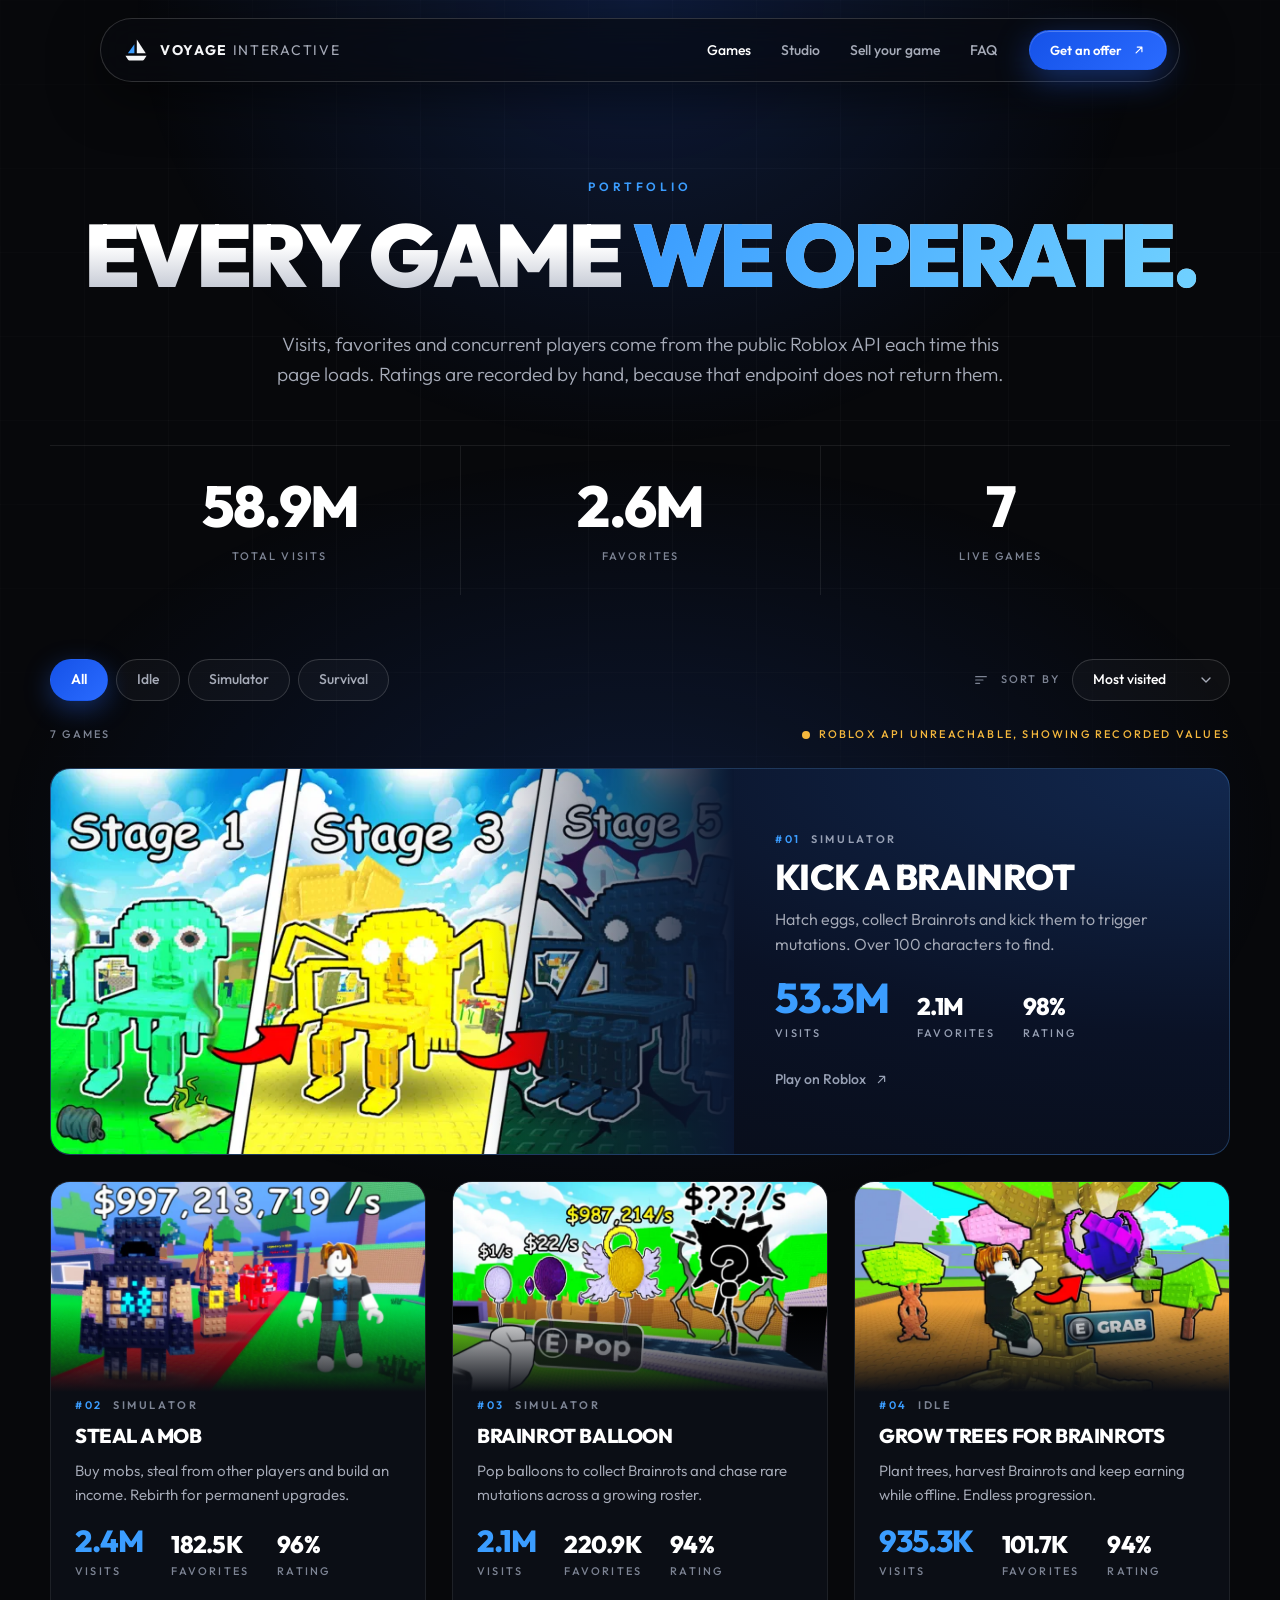
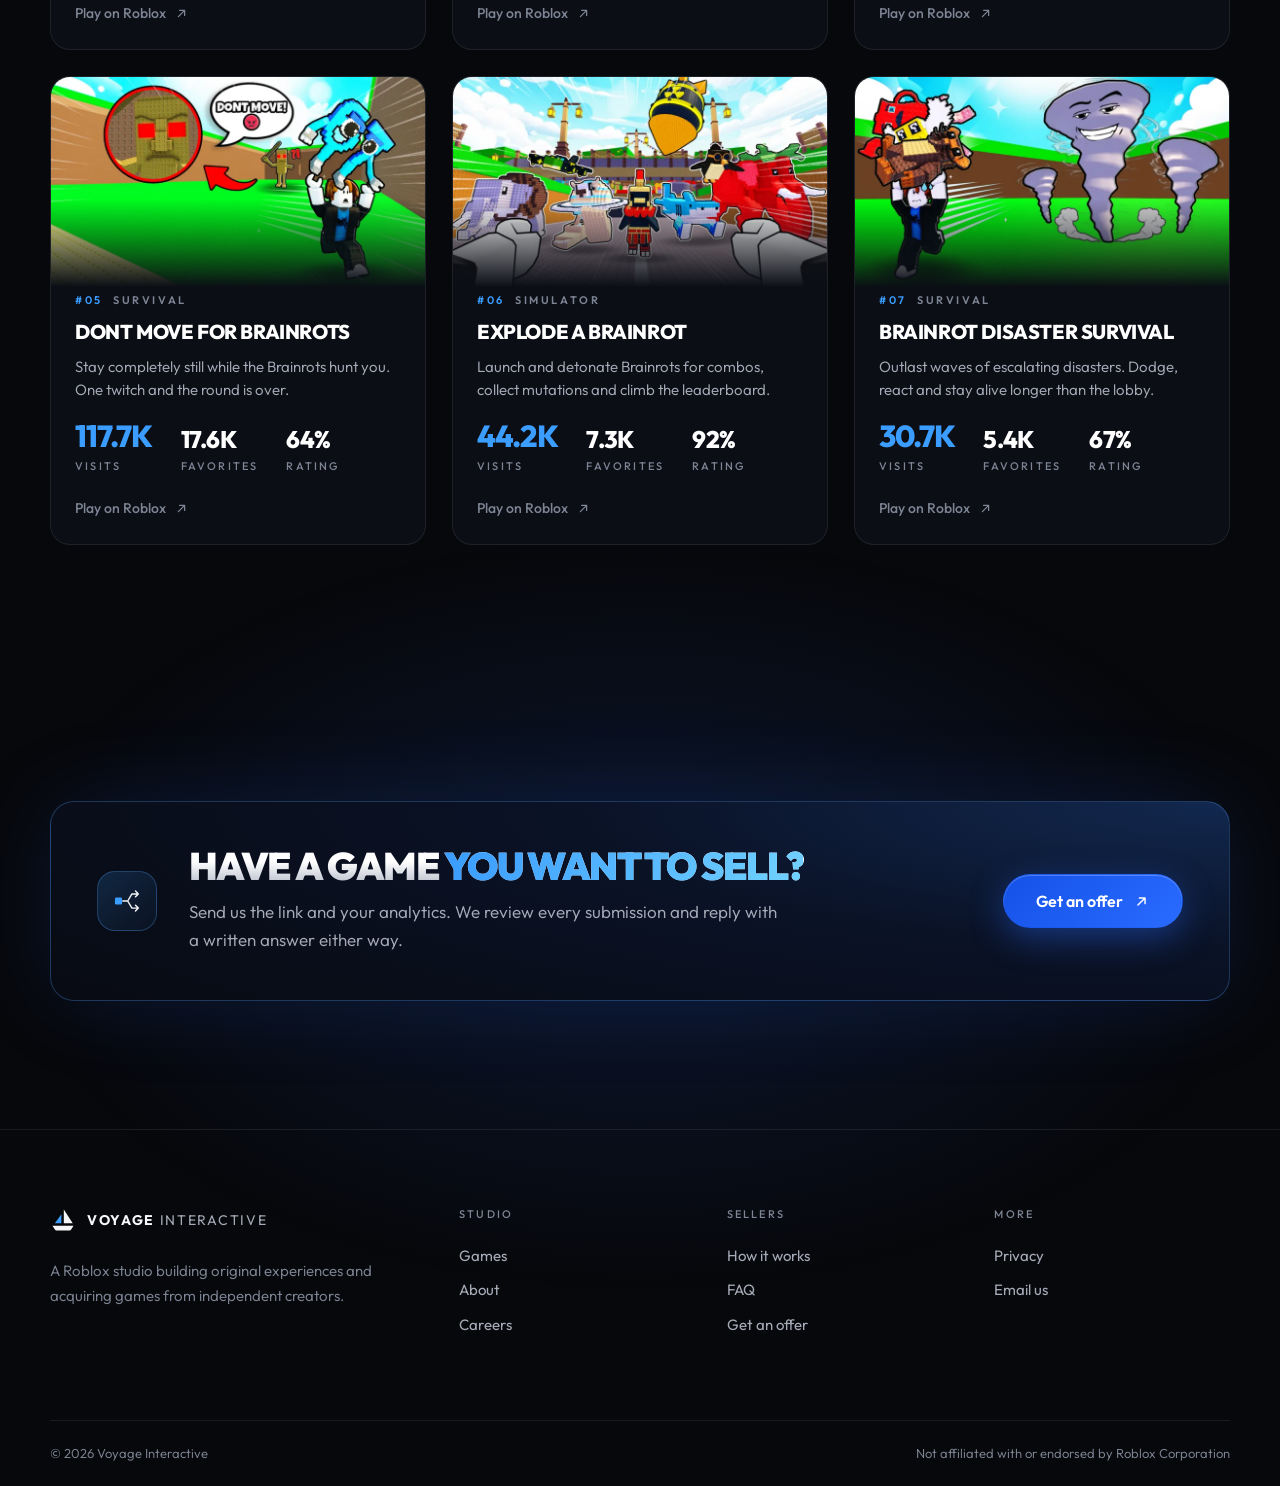
==== commit ff422ce2: "Redesign the site: dark theme, custom icon set, working live stats - New look for index, games and p" ====
--- a/games.html
+++ b/games.html
@@ -5,68 +5,81 @@
   <meta name="viewport" content="width=device-width, initial-scale=1.0" />
   <title>Games | Voyage Interactive</title>
   <meta name="description" content="Every Roblox experience operated by Voyage Interactive, with visit counts, favorites and concurrent players read from the public Roblox API." />
-  <meta name="theme-color" content="#fbf5ea" />
-  <link rel="canonical" href="https://voyageinteractive.com/games.html" />
+  <meta name="theme-color" content="#07080b" />
+  <link rel="canonical" href="https://voyage-interactive.com/games.html" />
 
   <meta property="og:type"        content="website" />
   <meta property="og:site_name"   content="Voyage Interactive" />
-  <meta property="og:url"         content="https://voyageinteractive.com/games.html" />
+  <meta property="og:url"         content="https://voyage-interactive.com/games.html" />
   <meta property="og:title"       content="Games | Voyage Interactive" />
   <meta property="og:description" content="Every Roblox experience operated by Voyage Interactive." />
-  <meta property="og:image"       content="https://voyageinteractive.com/preview.png" />
+  <meta property="og:image"       content="https://voyage-interactive.com/preview.png" />
+  <meta property="og:image:width"  content="1200" />
+  <meta property="og:image:height" content="630" />
+  <meta name="twitter:card"       content="summary_large_image" />
 
   <link rel="icon" type="image/svg+xml" href="favicon.svg" />
+  <link rel="apple-touch-icon" href="apple-touch-icon.png" />
   <link rel="preconnect" href="https://fonts.googleapis.com" />
   <link rel="preconnect" href="https://fonts.gstatic.com" crossorigin />
-  <link href="https://fonts.googleapis.com/css2?family=Figtree:wght@400;500;600;700&family=Unbounded:wght@600;700&display=swap" rel="stylesheet" />
+  <link href="https://fonts.googleapis.com/css2?family=Outfit:wght@300..900&display=swap" rel="stylesheet" />
   <link rel="stylesheet" href="css/style.css" />
   <link rel="stylesheet" href="css/games.css" />
-  <script>
-    /* before first paint: the saved theme, else the system one */
-    (function (d) {
-      var t = null;
-      d.classList.add('js');
-      try { t = localStorage.getItem('voyage_theme'); } catch (e) {}
-      if (t !== 'light' && t !== 'dark') t = window.matchMedia && matchMedia('(prefers-color-scheme: dark)').matches ? 'dark' : 'light';
-      d.setAttribute('data-theme', t);
-      if (t === 'dark') document.querySelector('meta[name="theme-color"]').setAttribute('content', '#130f27');
-    })(document.documentElement);
-  </script>
+  <noscript><style>.games-grid, .toolbar, .list-meta { display: none; }</style></noscript>
 </head>
 <body>
 
+<!-- icons:start (generated from img/icons.svg, edit that file and run tools/sync-icons.mjs) -->
+<svg class="sprite" width="0" height="0" aria-hidden="true" focusable="false">
+  <symbol id="logo" viewBox="0 0 32 32"><path class="ink" d="M17 3v17h11z"/><path class="blk" d="M14 9v11H6z"/><path class="ink" d="M3 23h26l-3.2 5.1a2 2 0 0 1-1.7.9H7.9a2 2 0 0 1-1.7-.9z"/></symbol>
+  <symbol id="i-arrow-right" viewBox="0 0 24 24"><path d="M5 12h14M13 6l6 6-6 6"/></symbol>
+  <symbol id="i-arrow-up-right" viewBox="0 0 24 24"><path d="M7 17 17 7M9 7h8v8"/></symbol>
+  <symbol id="i-chevron-down" viewBox="0 0 24 24"><path d="M6 9l6 6 6-6"/></symbol>
+  <symbol id="i-menu" viewBox="0 0 24 24"><path d="M4 8h16M4 16h16"/></symbol>
+  <symbol id="i-close" viewBox="0 0 24 24"><path d="M6 6l12 12M18 6 6 18"/></symbol>
+  <symbol id="i-check" viewBox="0 0 24 24"><path d="M5 12.5l4.5 4.5L19 7.5"/></symbol>
+  <symbol id="i-alert" viewBox="0 0 24 24"><path d="M12 4l9 16H3zM12 10v4M12 17h.01"/></symbol>
+  <symbol id="i-info" viewBox="0 0 24 24"><circle cx="12" cy="12" r="9"/><path d="M12 11v6M12 7.5h.01"/></symbol>
+  <symbol id="i-mail" viewBox="0 0 24 24"><rect x="3" y="5" width="18" height="14" rx="2.5"/><path d="M4 7.5l8 5.5 8-5.5"/></symbol>
+  <symbol id="i-sort" viewBox="0 0 24 24"><path d="M4 7h16M4 12h11M4 17h6"/></symbol>
+  <symbol id="p-retention" viewBox="0 0 48 48"><path d="M7 7v34h34M12 12c1 10 6 17 16 17h4"/><rect class="blk" x="33" y="25" width="8" height="8" rx="1.5"/></symbol>
+  <symbol id="p-cadence" viewBox="0 0 48 48"><rect x="8" y="11" width="32" height="29" rx="4"/><path d="M8 19h32M16 7v8M32 7v8M16 27h.01M22 27h.01M16 34h.01M24 34h.01M32 34h.01"/><rect class="blk" x="28" y="23" width="8" height="8" rx="1.5"/></symbol>
+  <symbol id="p-tag" viewBox="0 0 48 48"><path d="M10 8h15l16 16-17 17L8 25V10a2 2 0 0 1 2-2zM15 15h.01"/><rect class="blk" x="21" y="21" width="8" height="8" rx="1.5"/></symbol>
+  <symbol id="p-community" viewBox="0 0 48 48"><path d="M11 9h26a4 4 0 0 1 4 4v16a4 4 0 0 1-4 4H21l-8 7v-7h-2a4 4 0 0 1-4-4V13a4 4 0 0 1 4-4z"/><path class="ink" d="M14 19h4v4h-4zM22 19h4v4h-4z"/><rect class="blk" x="30" y="19" width="4" height="4"/></symbol>
+  <symbol id="p-send" viewBox="0 0 48 48"><rect x="6" y="11" width="36" height="26" rx="4"/><path d="M7.5 14l12.5 9M40.5 14 28 23"/><rect class="blk" x="20" y="20" width="8" height="8" rx="1.5"/></symbol>
+  <symbol id="p-review" viewBox="0 0 48 48"><circle cx="21" cy="21" r="13"/><path d="M31 31l10 10"/><rect class="blk" x="17" y="17" width="8" height="8" rx="1.5"/></symbol>
+  <symbol id="p-offer" viewBox="0 0 48 48"><path d="M18 24h7l6-10h9M25 24l6 10h9M36 10l4 4-4 4M36 30l4 4-4 4"/><rect class="blk" x="7" y="19" width="10" height="10" rx="2"/></symbol>
+  <symbol id="p-handover" viewBox="0 0 48 48"><path d="M17 26V6M18 7l18 6-18 6"/><rect class="blk" x="9" y="27" width="16" height="16" rx="2.5"/></symbol>
+  <symbol id="p-shield" viewBox="0 0 48 48"><path d="M24 5l15 6v12c0 9-6 15.5-15 20-9-4.5-15-11-15-20V11z"/><rect class="blk" x="20" y="18" width="8" height="8" rx="1.5"/></symbol>
+  <symbol id="p-browser" viewBox="0 0 48 48"><rect x="6" y="9" width="36" height="30" rx="4"/><path d="M6 17h36M11 13h.01M15 13h.01M25 25h11M25 31h7"/><rect class="blk" x="12" y="23" width="8" height="8" rx="1.5"/></symbol>
+  <symbol id="p-network" viewBox="0 0 48 48"><rect x="7" y="7" width="6" height="6" rx="1.5"/><rect x="35" y="7" width="6" height="6" rx="1.5"/><rect x="21" y="37" width="6" height="6" rx="1.5"/><path d="M19 19l-6-6M29 19l6-6M24 29v8"/><rect class="blk" x="20" y="20" width="8" height="8" rx="1.5"/></symbol>
+</svg>
+<!-- icons:end -->
+
 <a class="skip-link" href="#main">Skip to content</a>
 
-<header class="header" id="header">
-  <div class="container header-inner">
-    <a href="index.html" class="brand" aria-label="Voyage Interactive, home">
-      <svg viewBox="0 0 32 32" aria-hidden="true">
-        <path d="M16 8l10.4 6L16 20 5.6 14z" fill="#6f8bff"/>
-        <path d="M5.6 14L16 20v12L5.6 26z" fill="#3b5bf5"/>
-        <path d="M26.4 14L16 20v12l10.4-6z" fill="#2a43cf"/>
-        <path d="M16 14V2" stroke="currentColor" stroke-width="2" stroke-linecap="round"/>
-        <path d="M17 1.6l8.6 3.1L17 7.8z" fill="#ffc93c"/>
-      </svg>
-      Voyage
+<header class="nav-bar" id="header">
+  <a href="index.html" class="brand" aria-label="Voyage Interactive, home">
+    <svg class="icon brand-mark" aria-hidden="true"><use href="#logo"/></svg>
+    <span class="brand-name">Voyage <span>Interactive</span></span>
+  </a>
+
+  <nav class="nav-links" aria-label="Primary">
+    <a href="games.html" aria-current="page">Games</a>
+    <a href="index.html#studio">Studio</a>
+    <a href="index.html#acquisitions">Sell your game</a>
+    <a href="index.html#faq">FAQ</a>
+  </nav>
+
+  <div class="nav-actions">
+    <a href="index.html#contact" class="btn btn--primary btn--sm">
+      Get an offer
+      <svg class="icon" aria-hidden="true"><use href="#i-arrow-up-right"/></svg>
     </a>
-
-    <nav class="nav" aria-label="Primary">
-      <a href="games.html" aria-current="page">Games</a>
-      <a href="index.html#studio">Studio</a>
-      <a href="index.html#acquisitions">Sell your game</a>
-      <a href="index.html#faq">FAQ</a>
-    </nav>
-
-    <div class="header-actions">
-      <button class="icon-btn theme-toggle" type="button" data-theme-toggle aria-pressed="false" aria-label="Dark theme">
-        <svg class="icon-moon" width="20" height="20" viewBox="0 1 10 10" fill="currentColor" aria-hidden="true"><path d="M2 1h2v1H2zM1 2h2v1H1zM1 3h2v1H1zM0 4h4v1H0zM0 5h4v1H0zM0 6h5v1H0zM1 7h6v1H1zM1 8h9v1H1zM2 9h7v1H2zM4 10h3v1H4z"/></svg>
-        <svg class="icon-sun" width="18" height="18" viewBox="0 0 9 9" fill="currentColor" aria-hidden="true"><path d="M4 0h1v1H4zM1 1h1v1H1zM7 1h1v1H7zM3 2h3v1H3zM2 3h5v1H2zM0 4h1v1H0zM2 4h5v1H2zM8 4h1v1H8zM2 5h5v1H2zM3 6h3v1H3zM1 7h1v1H1zM7 7h1v1H7zM4 8h1v1H4z"/></svg>
-      </button>
-      <a href="index.html#contact" class="btn btn--primary btn--sm">Get an offer</a>
-      <button class="icon-btn menu-toggle" id="menuToggle" aria-label="Open menu" aria-expanded="false" aria-controls="mobileNav">
-        <span></span>
-      </button>
-    </div>
+    <button class="icon-btn menu-toggle" type="button" id="menuToggle" aria-label="Open menu" aria-expanded="false" aria-controls="mobileNav">
+      <svg class="icon icon-menu" aria-hidden="true"><use href="#i-menu"/></svg>
+      <svg class="icon icon-close" aria-hidden="true"><use href="#i-close"/></svg>
+    </button>
   </div>
 </header>
 
@@ -81,28 +94,38 @@
 <main id="main">
 
   <section class="page-head">
-    <div class="container games-head">
-      <div>
-        <p class="kicker">Portfolio</p>
-        <h1>Every game we operate</h1>
-        <p class="lede">
-          Visits, favorites and concurrent players come from the public Roblox API each time
-          this page loads. Ratings are recorded by hand, because that endpoint does not
-          return them.
-        </p>
-      </div>
+    <div class="container">
+      <p class="kicker">Portfolio</p>
+      <h1>Every game <span class="accent">we operate.</span></h1>
+      <p class="lede">
+        Visits, favorites and concurrent players come from the public Roblox API each time
+        this page loads. Ratings are recorded by hand, because that endpoint does not
+        return them.
+      </p>
 
       <!-- recorded totals; js/games-data.js swaps in live numbers -->
       <dl class="stats">
-        <div class="stat"><dt>Total visits</dt><dd data-figure="visits">58.9M</dd></div>
-        <div class="stat"><dt>Favorites</dt><dd data-figure="favorites">2.7M</dd></div>
-        <div class="stat"><dt>Live games</dt><dd data-figure="games">7</dd></div>
-        <div class="stat stat--live" data-live hidden><dt>Playing now</dt><dd data-figure="playing"></dd></div>
+        <div class="stat">
+          <dt class="label">Total visits</dt>
+          <dd data-figure="visits">58.9M</dd>
+        </div>
+        <div class="stat">
+          <dt class="label">Favorites</dt>
+          <dd data-figure="favorites">2.6M</dd>
+        </div>
+        <div class="stat">
+          <dt class="label">Live games</dt>
+          <dd data-figure="games">7</dd>
+        </div>
+        <div class="stat stat--live" data-live hidden>
+          <dt class="label">Playing now</dt>
+          <dd data-figure="playing"></dd>
+        </div>
       </dl>
     </div>
   </section>
 
-  <section class="games-list" aria-labelledby="listTitle">
+  <section class="section games-list" aria-labelledby="listTitle">
     <div class="container">
       <h2 class="sr-only" id="listTitle">Games</h2>
 
@@ -110,39 +133,42 @@
         <div class="filter-set" id="genreFilter" role="group" aria-label="Filter by genre"></div>
 
         <label class="sort" for="sortBy">
-          Sort by
-          <select id="sortBy">
-            <option value="visits">Most visited</option>
-            <option value="rating">Highest rated</option>
-            <option value="favorites">Most favorited</option>
-            <option value="playing">Playing now</option>
-            <option value="title">Name, A to Z</option>
-          </select>
+          <svg class="icon" aria-hidden="true"><use href="#i-sort"/></svg>
+          <span class="label">Sort by</span>
+          <span class="sort-field">
+            <select id="sortBy">
+              <option value="visits">Most visited</option>
+              <option value="rating">Highest rated</option>
+              <option value="favorites">Most favorited</option>
+              <option value="playing">Playing now</option>
+              <option value="title">Name, A to Z</option>
+            </select>
+            <svg class="icon" aria-hidden="true"><use href="#i-chevron-down"/></svg>
+          </span>
         </label>
       </div>
 
       <div class="list-meta">
-        <span id="resultCount" aria-live="polite">7 games</span>
-        <span class="source-state" id="sourceState">
-          <span class="dot"></span><span id="sourceText">Loading live stats</span>
-        </span>
+        <span class="label" id="resultCount" aria-live="polite">7 games</span>
+        <span class="source-state" id="sourceState"><span id="sourceText">Loading live stats</span></span>
       </div>
 
-      <div class="tiles" id="gamesList"></div>
+      <div class="games-grid" id="gamesList"></div>
+      <noscript><p class="note">The game list is built with JavaScript, which is switched off in this browser.</p></noscript>
     </div>
   </section>
 
-  <section class="section section--flush">
+  <section class="section">
     <div class="container">
-      <div class="panel on-blue callout reveal">
-        <img src="img/art/offer.svg" alt="" width="197" height="288" loading="lazy" />
+      <div class="callout">
+        <span class="pict"><svg class="icon" aria-hidden="true"><use href="#p-offer"/></svg></span>
         <div>
-          <h2>Have a game you want to sell?</h2>
+          <h2>Have a game <span class="accent">you want to sell?</span></h2>
           <p>Send us the link and your analytics. We review every submission and reply with a written answer either way.</p>
         </div>
-        <a href="index.html#contact" class="btn btn--sun">
+        <a href="index.html#contact" class="btn btn--primary">
           Get an offer
-          <svg width="16" height="16" viewBox="0 0 16 16" fill="none" aria-hidden="true"><path d="M3 8h9.5M8.5 4 12.5 8l-4 4" stroke="currentColor" stroke-width="2" stroke-linecap="round" stroke-linejoin="round"/></svg>
+          <svg class="icon" aria-hidden="true"><use href="#i-arrow-up-right"/></svg>
         </a>
       </div>
     </div>
@@ -154,44 +180,36 @@
   <div class="container footer-top">
     <div class="footer-brand">
       <a href="index.html" class="brand" aria-label="Voyage Interactive, home">
-        <svg viewBox="0 0 32 32" aria-hidden="true">
-          <path d="M16 8l10.4 6L16 20 5.6 14z" fill="#6f8bff"/>
-          <path d="M5.6 14L16 20v12L5.6 26z" fill="#3b5bf5"/>
-          <path d="M26.4 14L16 20v12l10.4-6z" fill="#2a43cf"/>
-          <path d="M16 14V2" stroke="currentColor" stroke-width="2" stroke-linecap="round"/>
-          <path d="M17 1.6l8.6 3.1L17 7.8z" fill="#ffc93c"/>
-        </svg>
-        Voyage Interactive
+        <svg class="icon brand-mark" aria-hidden="true"><use href="#logo"/></svg>
+        <span class="brand-name">Voyage <span>Interactive</span></span>
       </a>
       <p>A Roblox studio building original experiences and acquiring games from independent creators.</p>
     </div>
 
     <div class="footer-col">
-      <h4>Studio</h4>
-      <a href="games.html">Games</a>
+      <h4 class="label">Studio</h4>
+      <a href="games.html" aria-current="page">Games</a>
       <a href="index.html#studio">About</a>
       <a href="mailto:voyagenoirtype@gmail.com?subject=Working%20with%20Voyage">Careers</a>
     </div>
 
     <div class="footer-col">
-      <h4>Sellers</h4>
+      <h4 class="label">Sellers</h4>
       <a href="index.html#acquisitions">How it works</a>
       <a href="index.html#faq">FAQ</a>
       <a href="index.html#contact">Get an offer</a>
     </div>
 
     <div class="footer-col">
-      <h4>More</h4>
+      <h4 class="label">More</h4>
       <a href="privacy.html">Privacy</a>
       <a href="mailto:voyagenoirtype@gmail.com">Email us</a>
     </div>
   </div>
 
-  <div class="footer-bottom">
-    <div class="container">
-      <p>&copy; <span id="year">2026</span> Voyage Interactive</p>
-      <p>Not affiliated with or endorsed by Roblox Corporation</p>
-    </div>
+  <div class="container footer-bottom">
+    <p>&copy; <span id="year">2026</span> Voyage Interactive</p>
+    <p>Not affiliated with or endorsed by Roblox Corporation</p>
   </div>
 </footer>
 
--- a/css/style.css
+++ b/css/style.css
@@ -1,135 +1,89 @@
 /* =============================================================
    Voyage Interactive
-   Warm paper, deep ink and one cobalt; at night the paper turns
-   to deep indigo and the ink to cream. The colour comes from the
-   games' own art and from the voxel illustrations in img/art,
-   so the interface around them stays calm.
+
+   A dark stage for bright game art. The page is near-black with a
+   faint grid and a few blue glows; type is Outfit, set in heavy
+   tight capitals for titles and light weight for reading; there is
+   one accent, blue, used for the line that matters in each title,
+   the lead number on each card, and the main button.
+
+   Icons live in img/icons.svg and are inlined at the top of each
+   page; see the notes in that file.
    ============================================================= */
 
 *, *::before, *::after { box-sizing: border-box; margin: 0; padding: 0; }
 
 :root {
-  color-scheme: light;
-
-  /* ---- theme: every value in this block flips in dark mode ---- */
-  --bg:           #fbf5ea;   /* page */
-  --bg-2:         #f3eadb;   /* sunk: image placeholders, toggles, code */
-  --surface:      #ffffff;   /* cards, form, menus */
-  --field:        #fbf5ea;   /* inputs sitting on a surface */
-  --text:         #1b1530;
-  --text-2:       #4a4460;
-  --text-3:       #6f6984;
-  --line:         rgba(27, 21, 48, 0.1);
-  --line-2:       rgba(27, 21, 48, 0.2);
-  --hover:        rgba(27, 21, 48, 0.06);
-  --link:         #3b5bf5;
-  --focus:        #3b5bf5;
-  --live-text:    #12804f;
-  --warn-text:    #8a5d00;
-  --danger-text:  #c2332b;
-  --ok-bg:        #dff5ea;
-  --error-bg:     #fde4e1;
-  --header-bg:    rgba(243, 234, 219, 0.94);
-  --header-shadow: rgba(27, 21, 48, 0.06);
-  --halo:         #fff0c4;   /* the disc behind the hero cubes */
-  --drop:         rgba(27, 21, 48, 0.2);
-  --well:         rgba(255, 255, 255, 0.55);
-  --blue-soft:    #e4e9ff;
-  --coral-soft:   #ffe2dc;
-  --teal-soft:    #d6f4ef;
-  --sun-soft:     #fff0c4;
-  --night:        #1b1530;   /* acquisitions panel */
-  --night-2:      #262043;
-  --footer:       #1b1530;
-  --chip-base:    #ffffff;
-  --chip-mix:     22%;
-  --toggle-bg:    #f3eadb;
-  --toggle-hover: #fff0c4;
-
-  /* ---- fixed: identical in both themes ---- */
-  --ink:       #1b1530;      /* text on light fills: sun, white */
-  --blue:      #3b5bf5;
-  --blue-edge: #2238b8;
-  --sun:       #ffc93c;
-  --sun-edge:  #d69311;
-  --live-dot:  #22c77f;
-  --on-night:  rgba(255, 255, 255, 0.72);
-  --on-blue:   rgba(255, 255, 255, 0.92);   /* lowest white that keeps 4.5:1 on --blue */
-
-  --r-s:  10px;
-  --r:    16px;
-  --r-l:  24px;
-  --r-xl: clamp(24px, 3vw, 40px);
-
-  --gutter:  24px;
-  --maxw:    1200px;
-  --section: clamp(72px, 8vw, 112px);
-
-  --font-display: 'Unbounded', 'Arial Black', system-ui, sans-serif;
-  --font-body:    'Figtree', system-ui, -apple-system, 'Segoe UI', sans-serif;
-
-  --ease:   cubic-bezier(0.22, 1, 0.36, 1);
-  --spring: cubic-bezier(0.34, 1.5, 0.64, 1);
-
-  /* the brand cube, reused as a bullet */
-  --cube-blue: url("data:image/svg+xml,%3Csvg xmlns='http://www.w3.org/2000/svg' viewBox='0 0 14 16'%3E%3Cpath d='M7 0l7 4-7 4-7-4z' fill='%236f8bff'/%3E%3Cpath d='M0 4l7 4v8l-7-4z' fill='%233b5bf5'/%3E%3Cpath d='M14 4l-7 4v8l7-4z' fill='%232a43cf'/%3E%3C/svg%3E");
-  --cube-sun: url("data:image/svg+xml,%3Csvg xmlns='http://www.w3.org/2000/svg' viewBox='0 0 14 16'%3E%3Cpath d='M7 0l7 4-7 4-7-4z' fill='%23ffe07a'/%3E%3Cpath d='M0 4l7 4v8l-7-4z' fill='%23ffc93c'/%3E%3Cpath d='M14 4l-7 4v8l7-4z' fill='%23d69311'/%3E%3C/svg%3E");
-}
-
-/* Set on <html> by the inline script in each page's head, from the
-   visitor's saved choice or, failing that, their system setting. */
-:root[data-theme='dark'] {
   color-scheme: dark;
 
-  --bg:           #130f27;
-  --bg-2:         #1c1736;
-  --surface:      #1e1839;
-  --field:        #130f27;
-  --text:         #f5eee2;
-  --text-2:       #cbc4d8;
-  --text-3:       #9d95b0;
-  --line:         rgba(245, 238, 226, 0.1);
-  --line-2:       rgba(245, 238, 226, 0.22);
-  --hover:        rgba(245, 238, 226, 0.08);
-  --link:         #8aa0ff;
-  --focus:        #8aa0ff;
-  --live-text:    #43d39a;
-  --warn-text:    #f5c04a;
-  --danger-text:  #ff8a73;
-  --ok-bg:        rgba(67, 211, 154, 0.14);
-  --error-bg:     rgba(255, 100, 80, 0.16);
-  --header-bg:    rgba(28, 23, 54, 0.94);
-  --header-shadow: rgba(0, 0, 0, 0.3);
-  --halo:         #221b46;
-  --drop:         rgba(0, 0, 0, 0.5);
-  --well:         rgba(255, 255, 255, 0.05);
-  --blue-soft:    #1c2251;
-  --coral-soft:   #351c31;
-  --teal-soft:    #0f2d3a;
-  --sun-soft:     #372912;
-  --night:        #211a45;
-  --night-2:      #2c2459;
-  --footer:       #0d0a1d;
-  --chip-base:    #1e1839;
-  --chip-mix:     34%;
-  --toggle-bg:    rgba(245, 238, 226, 0.1);
-  --toggle-hover: rgba(255, 201, 60, 0.2);
+  --bg:        #07080b;   /* page */
+  --card:      #0b0e15;   /* cards */
+  --card-2:    #10141d;   /* raised inside a card */
+  --field:     #090b11;   /* inputs */
+  --line:      rgba(255, 255, 255, 0.08);
+  --line-2:    rgba(255, 255, 255, 0.16);
+  --line-blue: rgba(88, 166, 255, 0.28);
+
+  --text:      #f5f6f8;
+  --text-2:    #a6abb8;
+  --text-3:    #7d8494;
+
+  --blue-deep: #1552e8;   /* button fill, dark end */
+  --blue:      #2a6bff;   /* button fill, light end: white text still reads on it */
+  --sky:       #3b9dff;   /* the accent in type, numbers and icons */
+  --sky-2:     #6fd0ff;
+  --green:     #3ddc84;
+  --amber:     #f5b83d;
+  --danger:    #ff9d94;
+  --ok-bg:     rgba(61, 220, 132, 0.1);
+  --error-bg:  rgba(255, 120, 108, 0.12);
+
+  --r-s:   12px;
+  --r-m:   16px;
+  --r-l:   20px;
+  --r-xl:  24px;
+
+  --gutter:  32px;
+  --maxw:    1180px;
+  --section: clamp(80px, 10vw, 148px);
+  --nav:     64px;
+
+  --font: 'Outfit', ui-sans-serif, system-ui, -apple-system, 'Segoe UI', Roboto, 'Helvetica Neue', Arial, sans-serif;
+  --mono: ui-monospace, 'Cascadia Code', 'SF Mono', Menlo, Consolas, monospace;
+
+  --ease: cubic-bezier(0.2, 0.8, 0.2, 1);
 }
 
 html {
   scroll-behavior: smooth;
-  scroll-padding-top: 96px;
+  scroll-padding-top: calc(var(--nav) + 48px);
   -webkit-text-size-adjust: 100%;
+  background: var(--bg);
 }
 
 body {
-  font-family: var(--font-body);
-  font-size: 17px;
-  line-height: 1.6;
-  color: var(--text);
-  background: var(--bg);
+  position: relative;
+  font-family: var(--font);
+  font-size: 1.0625rem;
+  font-weight: 350;
+  line-height: 1.65;
+  color: var(--text-2);
   -webkit-font-smoothing: antialiased;
   overflow-x: clip;
+}
+
+/* A faint grid behind everything, fixed, fading out towards the edges. */
+body::before {
+  content: '';
+  position: fixed;
+  inset: 0;
+  z-index: -1;
+  pointer-events: none;
+  background:
+    linear-gradient(rgba(255, 255, 255, 0.026) 1px, transparent 1px) 0 0 / 100% 84px,
+    linear-gradient(90deg, rgba(255, 255, 255, 0.026) 1px, transparent 1px) 0 0 / 84px 100%;
+  -webkit-mask-image: radial-gradient(ellipse 80% 70% at 50% 40%, #000 30%, transparent 100%);
+  mask-image: radial-gradient(ellipse 80% 70% at 50% 40%, #000 30%, transparent 100%);
 }
 
 a { color: inherit; text-decoration: none; }
@@ -138,19 +92,15 @@
 img { height: auto; }
 [hidden] { display: none !important; }
 button, input, textarea, select { font: inherit; color: inherit; }
-table { border-collapse: collapse; width: 100%; }
-
-::selection { background: var(--sun); color: var(--ink); }
+
+::selection { background: var(--blue); color: #fff; }
 
 :focus-visible {
-  outline: 3px solid var(--focus);
+  outline: 2px solid var(--sky-2);
   outline-offset: 3px;
-  border-radius: 6px;
+  border-radius: var(--r-s);
 }
 :focus:not(:focus-visible) { outline: none; }
-.on-blue :focus-visible, .on-night :focus-visible { outline-color: var(--sun); }
-.featured :focus-visible { outline-color: #fff; }
-.form :focus-visible { outline-color: var(--focus); }
 
 .sr-only {
   position: absolute;
@@ -163,755 +113,779 @@
 
 .skip-link {
   position: absolute;
-  left: 16px; top: -64px;
+  left: 16px; top: -80px;
   z-index: 200;
-  background: var(--text);
-  color: var(--bg);
-  font-weight: 700;
+  background: #fff;
+  color: #07080b;
+  font-weight: 600;
   padding: 12px 18px;
-  border-radius: var(--r-s);
-  transition: top 0.18s var(--ease);
-}
-.skip-link:focus { top: 16px; }
+  border-radius: 999px;
+  transition: top 0.16s var(--ease);
+}
+.skip-link:focus { top: 12px; }
+
+/* ---------- Icons ---------- */
+/* The sprite itself takes no space; each use is an <svg class="icon">. */
+.sprite { position: absolute; width: 0; height: 0; overflow: hidden; }
+
+.icon {
+  display: inline-block;
+  width: 1.25em; height: 1.25em;
+  flex: none;
+  fill: none;
+  stroke: currentColor;
+  stroke-width: 1.75;
+  stroke-linecap: round;
+  stroke-linejoin: round;
+}
+/* inside the sprite: the block, and the few solid shapes */
+.blk { fill: var(--block, var(--sky)); stroke: none; }
+.ink { fill: currentColor; stroke: none; }
+
+/* a pictogram in its tile */
+.pict {
+  display: grid;
+  place-items: center;
+  width: 60px; height: 60px;
+  color: var(--text);
+  background: linear-gradient(135deg, rgba(59, 157, 255, 0.18), rgba(59, 157, 255, 0.04));
+  border: 1px solid var(--line-blue);
+  border-radius: 18px;
+}
+.pict .icon { width: 34px; height: 34px; stroke-width: 2; }
 
 /* ---------- Layout ---------- */
 .container {
-  width: 100%;
-  max-width: calc(var(--maxw) + var(--gutter) * 2);
+  width: min(100% - var(--gutter) * 2, var(--maxw));
   margin-inline: auto;
-  padding-inline: var(--gutter);
-}
-
-.section { padding-block: var(--section); }
-/* follows another section directly, so their paddings do not stack */
-.section--flush { padding-top: 0; }
+}
+
+.section { position: relative; padding-block: var(--section); }
+/* A soft light behind the top of each section, so the page is never flat
+   black. The ellipse reaches full transparency inside its own box, which
+   is why it can hang above the section without showing an edge. */
+.section::before {
+  content: '';
+  position: absolute;
+  left: 0; right: 0; top: -140px;
+  height: 760px;
+  z-index: -1;
+  pointer-events: none;
+  background: radial-gradient(ellipse 50% 50% at 50% 50%, rgba(42, 107, 255, 0.15), transparent 100%);
+}
+
+/* the block that opens a section: small blue line, big title, grey line */
+.section-head { max-width: 860px; margin: 0 auto clamp(40px, 5vw, 64px); text-align: center; }
+.section-head .lede { margin: 22px auto 0; }
 
 /* ---------- Type ---------- */
-h1, h2, h3, h4 {
-  font-family: var(--font-display);
-  font-weight: 700;
-  line-height: 1.08;
-  letter-spacing: -0.03em;
+h1, h2, h3, h4 { color: var(--text); text-wrap: balance; }
+
+/* titles: heavy tight capitals */
+h1, h2 {
+  font-weight: 900;
+  line-height: 0.94;
+  letter-spacing: -0.04em;
+  text-transform: uppercase;
   color: var(--text);
-  text-wrap: balance;
-}
-
-h2 { font-size: clamp(2rem, 3.8vw, 3.15rem); }
+}
+h2 { font-size: clamp(2.25rem, 5.6vw, 4.5rem); }
+.accent { color: var(--sky); }
+
+/* where text can be filled with a gradient, titles fade to silver and
+   the accent runs from blue to cyan */
+@supports ((-webkit-background-clip: text) or (background-clip: text)) {
+  h1, h2 {
+    background: linear-gradient(180deg, #ffffff 35%, #b4bac8 100%);
+    -webkit-background-clip: text;
+    background-clip: text;
+    color: transparent;
+  }
+  .accent {
+    background: linear-gradient(120deg, var(--sky) 5%, var(--sky-2) 95%);
+    -webkit-background-clip: text;
+    background-clip: text;
+    color: transparent;
+  }
+  /* descenders and the tight line height would otherwise be clipped */
+  h1, h2, .accent { padding-bottom: 0.06em; }
+}
+
+h3, .h3 {
+  font-size: 1.125rem;
+  font-weight: 800;
+  line-height: 1.15;
+  letter-spacing: -0.01em;
+  text-transform: uppercase;
+  color: var(--text);
+  background: none;
+  -webkit-background-clip: border-box;
+  background-clip: border-box;
+  padding-bottom: 0;
+}
+
+p { text-wrap: pretty; }
 
 .lede {
-  font-size: clamp(1.05rem, 1.35vw, 1.2rem);
-  line-height: 1.6;
+  font-size: clamp(1.0625rem, 1.5vw, 1.25rem);
+  font-weight: 300;
+  line-height: 1.55;
   color: var(--text-2);
-  max-width: 52ch;
-}
-.lede + .lede { margin-top: 14px; }
-
+  max-width: 58ch;
+}
+
+/* the small blue line above a title */
 .kicker {
-  display: inline-flex;
-  align-items: center;
+  margin-bottom: 18px;
+  font-size: 0.75rem;
+  font-weight: 600;
+  line-height: 1.4;
+  letter-spacing: 0.32em;
+  text-transform: uppercase;
+  color: var(--sky);
+}
+
+/* the small grey line under a number */
+.label {
+  font-size: 0.6875rem;
+  font-weight: 500;
+  line-height: 1.4;
+  letter-spacing: 0.2em;
+  text-transform: uppercase;
+  color: var(--text-3);
+}
+
+.text-link {
+  color: var(--sky-2);
+  font-weight: 500;
+  text-decoration: underline;
+  text-decoration-color: rgba(111, 208, 255, 0.45);
+  text-underline-offset: 0.22em;
+  transition: text-decoration-color 0.16s var(--ease);
+}
+.text-link:hover { text-decoration-color: currentColor; }
+
+.note {
+  display: flex;
+  align-items: flex-start;
   gap: 10px;
-  font-size: 0.9375rem;
-  font-weight: 700;
-  color: var(--text-2);
-  margin-bottom: 18px;
-}
-.kicker::before {
-  content: '';
-  width: 14px; height: 16px;
-  flex-shrink: 0;
-  background: var(--cube-blue) center / contain no-repeat;
-}
-.on-night .kicker, .on-blue .kicker { color: #fff; }
-.on-night .kicker::before, .on-blue .kicker::before { background-image: var(--cube-sun); }
-
-.section-head {
-  display: grid;
-  grid-template-columns: minmax(0, 1.05fr) minmax(0, 0.95fr);
-  gap: 20px 64px;
-  align-items: end;
-  margin-bottom: clamp(36px, 4.5vw, 56px);
-}
-.section-head .lede { justify-self: end; }
+  font-size: 0.875rem;
+  line-height: 1.55;
+  color: var(--text-3);
+  max-width: 68ch;
+}
+.note .icon { width: 17px; height: 17px; margin-top: 3px; }
 
 /* ---------- Buttons ---------- */
 .btn {
-  --edge: transparent;
   display: inline-flex;
   align-items: center;
   justify-content: center;
   gap: 10px;
-  font-family: var(--font-body);
+  min-height: 54px;
+  padding: 0 32px;
   font-size: 1rem;
+  font-weight: 600;
+  line-height: 1;
+  white-space: nowrap;
+  color: #fff;
+  background: rgba(255, 255, 255, 0.04);
+  border: 1px solid var(--line-2);
+  border-radius: 999px;
+  cursor: pointer;
+  transition: transform 0.2s var(--ease), box-shadow 0.2s var(--ease),
+              background-color 0.2s var(--ease), border-color 0.2s var(--ease);
+}
+.btn:hover { transform: translateY(-2px); background: rgba(255, 255, 255, 0.09); border-color: rgba(255, 255, 255, 0.32); }
+.btn:active { transform: translateY(0); }
+.btn[disabled] { opacity: 0.6; cursor: progress; transform: none; }
+.btn .icon { width: 17px; height: 17px; stroke-width: 2; transition: transform 0.2s var(--ease); }
+.btn:hover .icon { transform: translate(2px, -2px); }
+.btn:hover .icon--along { transform: translateX(3px); }
+
+.btn--primary {
+  background: linear-gradient(135deg, var(--blue-deep), var(--blue));
+  border-color: transparent;
+  box-shadow: 0 10px 34px rgba(42, 107, 255, 0.4), inset 0 1px 0 rgba(255, 255, 255, 0.24);
+}
+.btn--primary:hover {
+  background: linear-gradient(135deg, var(--blue-deep), var(--blue));
+  border-color: transparent;
+  box-shadow: 0 16px 46px rgba(42, 107, 255, 0.58), inset 0 1px 0 rgba(255, 255, 255, 0.24);
+}
+.btn--sm { min-height: 40px; padding: 0 20px; font-size: 0.8125rem; }
+.btn--sm .icon { width: 14px; height: 14px; }
+
+/* ---------- Navigation: a pill floating over the page ---------- */
+.nav-bar {
+  position: fixed;
+  left: 50%; top: 18px;
+  z-index: 100;
+  display: flex;
+  align-items: center;
+  gap: 8px;
+  width: min(100% - 28px, 1080px);
+  height: var(--nav);
+  padding: 0 12px 0 22px;
+  translate: -50% 0;
+  background: rgba(9, 10, 14, 0.72);
+  -webkit-backdrop-filter: blur(18px) saturate(150%);
+  backdrop-filter: blur(18px) saturate(150%);
+  border: 1px solid var(--line-2);
+  border-radius: 999px;
+  box-shadow: 0 16px 50px rgba(0, 0, 0, 0.5);
+}
+
+.brand { display: inline-flex; align-items: center; gap: 11px; color: var(--text); }
+.brand-mark { width: 26px; height: 26px; }
+.brand-name {
+  font-size: 0.875rem;
   font-weight: 700;
   line-height: 1;
-  padding: 16px 24px 15px;
-  border: 0;
-  border-radius: 14px;
-  cursor: pointer;
+  letter-spacing: 0.12em;
+  text-transform: uppercase;
   white-space: nowrap;
-  box-shadow: 0 4px 0 var(--edge);
-  transition: transform 0.16s var(--ease), box-shadow 0.16s var(--ease),
-              background-color 0.16s var(--ease), border-color 0.16s var(--ease);
-}
-.btn:hover { transform: translateY(-2px); box-shadow: 0 6px 0 var(--edge); }
-.btn:active { transform: translateY(3px); box-shadow: 0 1px 0 var(--edge); transition-duration: 0.05s; }
-.btn[disabled] { opacity: 0.6; cursor: progress; transform: none; }
-.btn svg { flex-shrink: 0; transition: transform 0.18s var(--ease); }
-.btn:hover svg { transform: translateX(3px); }
-
-.btn--primary { background: var(--blue); color: #fff; --edge: var(--blue-edge); }
-.btn--sun     { background: var(--sun); color: var(--ink); --edge: var(--sun-edge); }
-.btn--white   { background: #fff; color: var(--ink); --edge: rgba(27, 21, 48, 0.28); }
-.btn--ghost {
-  background: transparent;
-  color: var(--text);
-  border: 2px solid var(--line-2);
-  padding: 14px 22px 13px;
-}
-.btn--ghost:hover { border-color: var(--text); background: var(--surface); }
-.btn--sm { padding: 12px 18px 11px; font-size: 0.9375rem; border-radius: 12px; }
-.btn--block { width: 100%; }
-
-.link-arrow {
-  display: inline-flex;
-  align-items: center;
-  gap: 8px;
-  font-weight: 700;
-  color: var(--link);
-  border-bottom: 2px solid currentColor;
-  padding-bottom: 2px;
-}
-.link-arrow svg { transition: transform 0.18s var(--ease); }
-.link-arrow:hover svg { transform: translateX(3px); }
-
-/* ---------- Header ---------- */
-/* always its own band: a shade off the page, with a hairline under it */
-.header {
-  position: fixed;
-  inset: 0 0 auto 0;
-  z-index: 100;
-  background: var(--header-bg);
-  -webkit-backdrop-filter: saturate(160%) blur(14px);
-  backdrop-filter: saturate(160%) blur(14px);
-  box-shadow: 0 1px 0 var(--line);
-  transition: box-shadow 0.2s var(--ease);
-}
-.header.is-stuck { box-shadow: 0 1px 0 var(--line), 0 8px 24px var(--header-shadow); }
-.header-inner { display: flex; align-items: center; gap: 24px; height: 76px; }
-
-.brand {
-  display: inline-flex;
-  align-items: center;
-  gap: 10px;
-  font-family: var(--font-display);
-  font-size: 1.25rem;
-  font-weight: 700;
-  letter-spacing: -0.03em;
-  color: var(--text);
-}
-.brand svg { width: 30px; height: 30px; }
-
-.nav { display: flex; gap: 2px; margin-left: auto; }
-.nav a {
-  font-size: 0.9875rem;
-  font-weight: 600;
+}
+.brand-name span { font-weight: 400; color: var(--text-2); }
+
+.nav-links { display: flex; gap: 2px; margin-left: auto; }
+.nav-links a {
+  padding: 10px 14px;
+  font-size: 0.875rem;
+  font-weight: 500;
+  line-height: 1;
   color: var(--text-2);
-  padding: 10px 14px;
-  border-radius: 10px;
-  transition: background-color 0.16s var(--ease), color 0.16s var(--ease);
-}
-.nav a:hover,
-.nav a[aria-current='page'] { color: var(--text); background: var(--hover); }
-
-.header-actions { display: flex; align-items: center; gap: 10px; }
-
-/* square header buttons: theme switch and, on small screens, the menu */
+  border-radius: 999px;
+  transition: color 0.16s var(--ease), background-color 0.16s var(--ease);
+}
+.nav-links a:hover { color: #fff; background: rgba(255, 255, 255, 0.07); }
+.nav-links a[aria-current='page'] { color: #fff; }
+
+.nav-actions { display: flex; align-items: center; gap: 8px; margin-left: 10px; }
+
 .icon-btn {
   display: inline-flex;
   align-items: center;
   justify-content: center;
-  width: 44px; height: 44px;
-  flex-shrink: 0;
-  color: var(--text);
-  background: var(--surface);
-  border: 0;
-  border-radius: 12px;
-  box-shadow: inset 0 0 0 2px var(--line);
+  width: 40px; height: 40px;
+  flex: none;
+  color: #fff;
+  background: rgba(255, 255, 255, 0.05);
+  border: 1px solid var(--line-2);
+  border-radius: 50%;
   cursor: pointer;
-  transition: box-shadow 0.16s var(--ease);
-}
-.icon-btn:hover { box-shadow: inset 0 0 0 2px var(--line-2); }
-
-/* pixel-art sun and moon, drawn on a 2px grid so they stay crisp */
-.theme-toggle svg { shape-rendering: crispEdges; }
-.theme-toggle .icon-sun { display: none; color: var(--sun); }
-[data-theme='dark'] .theme-toggle .icon-sun { display: block; }
-[data-theme='dark'] .theme-toggle .icon-moon { display: none; }
+  transition: background-color 0.16s var(--ease);
+}
+.icon-btn:hover { background: rgba(255, 255, 255, 0.12); }
+.icon-btn .icon { width: 18px; height: 18px; stroke-width: 2; }
 
 .menu-toggle { display: none; }
-.menu-toggle span,
-.menu-toggle span::before,
-.menu-toggle span::after {
-  display: block;
-  width: 18px; height: 2px;
-  border-radius: 2px;
-  background: var(--text);
-}
-.menu-toggle span { position: relative; transition: background-color 0.15s linear; }
-.menu-toggle span::before,
-.menu-toggle span::after {
-  content: '';
-  position: absolute;
-  left: 0;
-  transition: transform 0.22s var(--ease);
-}
-.menu-toggle span::before { top: -6px; }
-.menu-toggle span::after  { top:  6px; }
-.menu-toggle[aria-expanded='true'] span { background: transparent; }
-.menu-toggle[aria-expanded='true'] span::before { transform: translateY(6px) rotate(45deg); }
-.menu-toggle[aria-expanded='true'] span::after  { transform: translateY(-6px) rotate(-45deg); }
+.menu-toggle .icon-close { display: none; }
+.menu-toggle[aria-expanded='true'] .icon-close { display: block; }
+.menu-toggle[aria-expanded='true'] .icon-menu { display: none; }
 
 .mobile-nav {
   display: none;
   position: fixed;
-  inset: 76px 12px auto 12px;
+  left: 50%; top: calc(18px + var(--nav) + 10px);
   z-index: 99;
-  background: var(--surface);
-  border-radius: var(--r-l);
-  box-shadow: 0 24px 48px var(--drop), 0 0 0 1px var(--line);
+  width: min(100% - 28px, 1080px);
+  max-height: calc(100dvh - var(--nav) - 46px);
+  overflow-y: auto;
+  translate: -50% 0;
   padding: 10px;
+  background: rgba(9, 10, 14, 0.94);
+  -webkit-backdrop-filter: blur(18px);
+  backdrop-filter: blur(18px);
+  border: 1px solid var(--line-2);
+  border-radius: var(--r-xl);
+  box-shadow: 0 30px 70px rgba(0, 0, 0, 0.6);
 }
 .mobile-nav.is-open { display: block; }
 .mobile-nav a:not(.btn) {
-  display: block;
-  padding: 15px 16px;
-  font-size: 1.0625rem;
-  font-weight: 600;
-  border-radius: 12px;
+  display: flex;
+  align-items: center;
+  min-height: 54px;
+  padding: 0 18px;
+  font-size: 1.125rem;
+  font-weight: 500;
+  color: var(--text);
+  border-radius: var(--r-m);
 }
 .mobile-nav a:not(.btn):hover,
-.mobile-nav a[aria-current='page'] { background: var(--hover); }
-.mobile-nav .btn { display: flex; margin-top: 8px; }
+.mobile-nav a[aria-current='page'] { background: rgba(255, 255, 255, 0.06); }
+.mobile-nav .btn { display: flex; margin: 10px 4px 4px; }
 
 /* ---------- Hero ---------- */
 .hero {
-  padding-top: clamp(116px, 13vw, 164px);
-  padding-bottom: clamp(48px, 6vw, 88px);
-}
-.hero-grid {
-  display: grid;
-  grid-template-columns: minmax(0, 1.1fr) minmax(0, 0.9fr);
-  gap: clamp(32px, 5vw, 64px);
-  align-items: center;
-}
-/* sized off the column, so the longest line ("And we buy them.",
-   about 10.4em) always fits on one line on desktop */
-.hero-copy { container-type: inline-size; }
-.hero h1 {
-  font-size: clamp(2.2rem, 9.3cqi, 4.4rem);
-  line-height: 1.02;
-  letter-spacing: -0.045em;
-}
-.hero h1 .accent { color: var(--link); }
-.hero .lede { margin-top: 26px; max-width: 48ch; }
-.hero-actions { display: flex; flex-wrap: wrap; gap: 14px; margin-top: 36px; }
-
-.stats {
-  display: flex;
-  flex-wrap: wrap;
-  gap: 18px 44px;
-  margin-top: 48px;
-  padding-top: 28px;
-  border-top: 2px solid var(--line);
-}
-.stat { display: flex; flex-direction: column-reverse; gap: 6px; }
-.stat dd {
-  font-family: var(--font-display);
-  font-size: clamp(1.6rem, 2.4vw, 2.1rem);
-  font-weight: 600;
-  letter-spacing: -0.03em;
-  line-height: 1;
-}
-.stat dt { font-size: 0.9375rem; font-weight: 600; color: var(--text-3); }
-.stat--live dd { color: var(--live-text); display: inline-flex; align-items: center; gap: 10px; }
-.stat--live dd::before {
-  content: '';
-  width: 10px; height: 10px;
-  border-radius: 50%;
-  background: var(--live-dot);
-  box-shadow: 0 0 0 4px rgba(34, 199, 127, 0.2);
-}
-
-/* The portfolio as a pile of game blocks. Every cube is three
-   transformed faces; sizes are in container units so the whole
-   pile scales with its column. */
-.hero-art {
   position: relative;
-  container-type: inline-size;
-  aspect-ratio: 1 / 1;
-  width: 100%;
-  max-width: 600px;
-  justify-self: end;
-}
-.hero-art::before {
+  isolation: isolate;
+  display: flex;
+  flex-direction: column;
+  justify-content: flex-end;
+  min-height: min(100svh, 940px);
+  padding-top: calc(var(--nav) + 76px);
+  overflow: hidden;
+}
+.hero-inner { text-align: center; }
+/* the longest line ("AND WE BUY THEM.") is about 9.1em wide, so 8.6vw
+   per em keeps it on one line down to a phone */
+.hero h1 { font-size: clamp(2rem, 8.6vw, 6.25rem); line-height: 0.9; }
+.hero h1 span { display: block; }
+.hero .lede { margin: clamp(20px, 2.2vw, 30px) auto 0; max-width: 56ch; }
+.hero-actions { display: flex; flex-wrap: wrap; justify-content: center; gap: 14px; margin-top: clamp(26px, 2.8vw, 38px); }
+
+/* The wall: the games' own art, tilted back and scattered around the
+   edges, dimmed so the title in the middle stays the brightest thing. */
+.hero-wall {
+  position: absolute;
+  inset: 0;
+  z-index: -2;
+  perspective: 1400px;
+  pointer-events: none;
+}
+.wall-tile {
+  position: absolute;
+  left: var(--x); top: var(--y);
+  width: var(--w);
+  aspect-ratio: 16 / 9;
+  border-radius: 14px;
+  background: #11141c;
+  box-shadow: 0 30px 60px rgba(0, 0, 0, 0.6), 0 0 0 1px rgba(255, 255, 255, 0.08);
+  overflow: hidden;
+  opacity: var(--o, 1);
+  filter: brightness(var(--b, 0.62)) blur(var(--blur, 0px));
+  transform: rotateX(var(--rx, 0deg)) rotateY(var(--ry, 0deg)) rotateZ(var(--rz, 0deg));
+  animation: drift var(--t, 16s) ease-in-out infinite alternate;
+}
+.wall-tile--sq { aspect-ratio: 1; }
+.wall-tile img { width: 100%; height: 100%; object-fit: cover; }
+@keyframes drift {
+  to { transform: translate3d(0, var(--dy, -14px), 0) rotateX(var(--rx, 0deg)) rotateY(var(--ry, 0deg)) rotateZ(var(--rz, 0deg)); }
+}
+
+/* twelve places; the script deals the art into them */
+.wall-tile:nth-child(1)  { --x: 1.5%;  --y: 7%;   --w: 17%;   --ry: 20deg;  --rz: -6deg; --t: 17s; }
+.wall-tile:nth-child(2)  { --x: -2%;   --y: 36%;  --w: 15.5%; --ry: 24deg;  --rz: 5deg;  --t: 21s; --dy: 12px; }
+.wall-tile:nth-child(3)  { --x: 3.5%;  --y: 66%;  --w: 18%;   --ry: 18deg;  --rz: -4deg; --t: 19s; }
+.wall-tile:nth-child(4)  { --x: 81.5%; --y: 6%;   --w: 17.5%; --ry: -20deg; --rz: 7deg;  --t: 20s; --dy: 12px; }
+.wall-tile:nth-child(5)  { --x: 86%;   --y: 35%;  --w: 15.5%; --ry: -24deg; --rz: -5deg; --t: 18s; }
+.wall-tile:nth-child(6)  { --x: 79%;   --y: 65%;  --w: 18%;   --ry: -18deg; --rz: 5deg;  --t: 22s; --dy: 12px; }
+.wall-tile:nth-child(7)  { --x: 20.5%; --y: 1%;   --w: 12%;   --rx: 10deg;  --rz: 4deg;  --b: 0.4; --blur: 2px; --t: 24s; }
+.wall-tile:nth-child(8)  { --x: 66%;   --y: 0%;   --w: 12.5%; --rx: 10deg;  --rz: -5deg; --b: 0.4; --blur: 2px; --t: 23s; }
+.wall-tile:nth-child(9)  { --x: 16%;   --y: 44%;  --w: 10.5%; --ry: 14deg;  --rz: -7deg; --b: 0.34; --blur: 3px; --t: 26s; }
+.wall-tile:nth-child(10) { --x: 73.5%; --y: 46%;  --w: 10.5%; --ry: -14deg; --rz: 7deg;  --b: 0.34; --blur: 3px; --t: 25s; }
+.wall-tile:nth-child(11) { --x: 24%;   --y: 76%;  --w: 11.5%; --rx: -8deg;  --rz: 6deg;  --b: 0.36; --blur: 2px; --t: 22s; }
+.wall-tile:nth-child(12) { --x: 63%;   --y: 78%;  --w: 11.5%; --rx: -8deg;  --rz: -6deg; --b: 0.36; --blur: 2px; --t: 27s; }
+
+/* the dark pool in the middle, a blue light behind the title, and a
+   fade into the page at the bottom */
+.hero::before {
   content: '';
   position: absolute;
-  inset: 13% 9% 9% 11%;
-  border-radius: 50%;
-  background: var(--halo);
-}
-
-.cube {
-  position: absolute;
-  left: calc(var(--x) * 1cqw);
-  top: calc(var(--y) * 1cqw);
-  width: calc(var(--s) * 1.7321cqw);
-  height: calc(var(--s) * 2cqw);
-  z-index: var(--z, 1);
-  border-radius: 8px;
-  animation: float 7s ease-in-out infinite;
-  animation-delay: var(--d, 0s);
-}
-.cube-body {
+  inset: 0;
+  z-index: -1;
+  pointer-events: none;
+  background:
+    linear-gradient(to bottom, rgba(7, 8, 11, 0.55) 0%, transparent 22%, transparent 62%, var(--bg) 97%),
+    radial-gradient(ellipse 34% 30% at 50% 44%, rgba(42, 107, 255, 0.2), transparent 100%),
+    radial-gradient(ellipse 52% 56% at 50% 46%, rgba(7, 8, 11, 0.94) 30%, rgba(7, 8, 11, 0.5) 68%, transparent 100%);
+}
+
+/* ---------- Headline figures ---------- */
+.stats {
+  display: flex;
+  justify-content: center;
+  margin-top: clamp(40px, 4.6vw, 68px);
+  border-top: 1px solid var(--line);
+}
+.stat {
+  flex: 1 1 0;
+  display: flex;
+  flex-direction: column-reverse;
+  gap: 14px;
+  max-width: 360px;
+  padding: clamp(22px, 2.4vw, 32px) 16px;
+  text-align: center;
+  border-left: 1px solid var(--line);
+}
+.stat:first-child { border-left: 0; }
+.stat dd {
+  font-size: clamp(2rem, 4.6vw, 3.6rem);
+  font-weight: 800;
+  line-height: 1;
+  letter-spacing: -0.03em;
+  color: #fff;
+}
+.stat--live dd { color: var(--green); }
+
+/* ---------- Games ---------- */
+/* The most played game gets a card of its own, art on the left. */
+.flagship {
+  display: grid;
+  grid-template-columns: minmax(0, 1.62fr) minmax(0, 1fr);
+  margin-bottom: 26px;
+  background: radial-gradient(130% 150% at 100% 0%, #12284f 0%, #0a1226 46%, #080b13 100%);
+  border: 1px solid var(--line-blue);
+  border-radius: var(--r-xl);
+  box-shadow: 0 30px 80px rgba(0, 0, 0, 0.5), 0 0 90px rgba(42, 107, 255, 0.13);
+  overflow: hidden;
+  transition: transform 0.3s var(--ease), box-shadow 0.3s var(--ease);
+}
+/* the blue cards are lighter than the page, so their small grey text is too */
+.flagship, .gcard--wide, .callout { --text-3: #97a0b4; }
+.flagship:hover { transform: translateY(-4px); box-shadow: 0 40px 90px rgba(0, 0, 0, 0.55), 0 0 110px rgba(42, 107, 255, 0.22); }
+.flagship-art { position: relative; min-height: 380px; }
+.flagship-art img { position: absolute; inset: 0; width: 100%; height: 100%; object-fit: cover; }
+.flagship-art::after {
+  content: '';
   position: absolute;
   inset: 0;
-  filter: drop-shadow(0 calc(var(--s) * 0.14cqw) calc(var(--s) * 0.14cqw) var(--drop));
-  transition: transform 0.35s var(--spring);
-}
-.cube:hover,
-.cube:focus-visible { z-index: 20; }
-.cube:hover .cube-body,
-.cube:focus-visible .cube-body { transform: translateY(calc(var(--s) * -0.12cqw)); }
-
-.cube-face {
+  background: linear-gradient(90deg, transparent 62%, #0b1730 100%);
+}
+.flagship-body {
+  display: flex;
+  flex-direction: column;
+  justify-content: center;
+  padding: clamp(26px, 3.4vw, 44px);
+}
+.flagship-title {
+  font-size: clamp(1.75rem, 3.4vw, 2.75rem);
+  font-weight: 900;
+  line-height: 0.98;
+  letter-spacing: -0.03em;
+  text-transform: uppercase;
+  color: #fff;
+}
+.flagship .gstats { gap: 22px 34px; margin-top: 26px; }
+.flagship .gstat b { font-size: 2rem; }
+.flagship .gstat--lead { flex-basis: 100%; }
+.flagship .gstat--lead b { font-size: clamp(2.75rem, 4.6vw, 3.6rem); }
+.flagship .play { margin-top: 28px; padding-top: 0; }
+
+/* the line above a game's name: its place in the ranking */
+.rank {
+  display: flex;
+  align-items: center;
+  gap: 10px;
+  margin-bottom: 12px;
+  font-size: 0.6875rem;
+  font-weight: 600;
+  line-height: 1.4;
+  letter-spacing: 0.24em;
+  text-transform: uppercase;
+  color: var(--text-3);
+}
+.rank b { font-weight: 600; color: var(--sky); }
+
+.games-grid {
+  display: grid;
+  grid-template-columns: repeat(3, minmax(0, 1fr));
+  gap: 26px;
+}
+.games-grid:empty { min-height: 520px; }
+
+.gcard {
+  display: flex;
+  flex-direction: column;
+  background: var(--card);
+  border: 1px solid var(--line);
+  border-radius: var(--r-l);
+  overflow: hidden;
+  transition: transform 0.3s var(--ease), border-color 0.3s var(--ease), box-shadow 0.3s var(--ease);
+}
+.gcard:hover,
+.gcard:focus-visible {
+  transform: translateY(-6px);
+  border-color: var(--line-blue);
+  box-shadow: 0 30px 60px rgba(0, 0, 0, 0.5), 0 0 60px rgba(42, 107, 255, 0.16);
+}
+.gcard-art { position: relative; aspect-ratio: 16 / 9; overflow: hidden; }
+.gcard-art img { width: 100%; height: 100%; object-fit: cover; transition: transform 0.6s var(--ease); }
+.gcard:hover .gcard-art img { transform: scale(1.05); }
+/* the art melts into the card instead of ending on a hard edge */
+.gcard-art::after {
+  content: '';
   position: absolute;
-  left: 0; top: 0;
-  width: calc(var(--s) * 1cqw);
-  height: calc(var(--s) * 1cqw);
-  transform-origin: 0 0;
-}
-.cube-left {
-  overflow: hidden;
-  background: var(--right);
-  transform: translateY(calc(var(--s) * 0.5cqw)) matrix(0.866, 0.5, 0, 1, 0, 0);
-}
-.cube-left img { width: 100%; height: 100%; object-fit: cover; }
-/* spread a hair of colour over the shared edges so no seam shows */
-.cube-top {
-  background: var(--top);
-  box-shadow: 0 0 0 0.6px var(--top);
-  transform: translateY(calc(var(--s) * 0.5cqw)) matrix(0.866, -0.5, 0.866, 0.5, 0, 0);
-}
-.cube-right {
-  background: var(--right);
-  box-shadow: 0 0 0 0.6px var(--right);
-  transform: translate(calc(var(--s) * 0.866cqw), calc(var(--s) * 1cqw)) matrix(0.866, -0.5, 0, 1, 0, 0);
-}
-
-.cube-tag {
-  position: absolute;
-  left: 50%;
-  top: 100%;
-  z-index: 30;
-  translate: -50% 4px;
-  font-size: 0.8125rem;
-  font-weight: 700;
-  white-space: nowrap;
-  color: var(--bg);
-  background: var(--text);
-  padding: 7px 11px;
-  border-radius: 999px;
-  opacity: 0;
-  pointer-events: none;
-  transition: opacity 0.18s var(--ease), translate 0.18s var(--ease);
-}
-.cube:hover .cube-tag,
-.cube:focus-visible .cube-tag { opacity: 1; translate: -50% 10px; }
-
-@keyframes float {
-  0%, 100% { transform: translateY(0); }
-  50%      { transform: translateY(-1.6cqw); }
-}
-
-/* ---------- Portfolio ---------- */
-.featured {
-  display: grid;
-  grid-template-columns: minmax(0, 0.95fr) minmax(0, 1.05fr);
-  gap: clamp(32px, 5vw, 64px);
-  align-items: center;
-  background: var(--deep, var(--blue));
+  inset: auto 0 0 0;
+  height: 42%;
+  background: linear-gradient(to bottom, transparent, var(--card));
+}
+.gcard-body { display: flex; flex-direction: column; flex: 1; padding: 6px 24px 24px; }
+.gcard-title {
+  font-size: 1.25rem;
+  font-weight: 800;
+  line-height: 1.1;
+  letter-spacing: -0.02em;
+  text-transform: uppercase;
   color: #fff;
-  border-radius: var(--r-xl);
-  padding: clamp(28px, 4.4vw, 60px);
-}
-.badge {
+}
+.gcard-desc { margin-top: 12px; font-size: 0.9375rem; line-height: 1.55; color: var(--text-2); }
+
+/* A card left alone on the last row looks unfinished. When that would
+   happen the script gives the first card this class, and it takes a row
+   of its own, art beside text. */
+.gcard--wide {
+  grid-column: 1 / -1;
+  flex-direction: row;
+  background: radial-gradient(130% 150% at 100% 0%, #12284f 0%, #0a1226 46%, #080b13 100%);
+  border-color: var(--line-blue);
+}
+.gcard--wide .gcard-art { flex: 0 0 58%; }
+.gcard--wide .gcard-art::after {
+  inset: 0 0 0 auto;
+  width: 36%; height: auto;
+  background: linear-gradient(to right, transparent, #0b1730);
+}
+.gcard--wide .gcard-body { justify-content: center; padding: clamp(22px, 3.2vw, 44px); }
+.gcard--wide .gcard-title { font-size: clamp(1.5rem, 2.8vw, 2.25rem); line-height: 1; }
+.gcard--wide .gcard-desc { font-size: 1rem; }
+.gcard--wide .gstat--lead b { font-size: clamp(1.9rem, 3.4vw, 2.6rem); }
+.gcard--wide .play { margin-top: 26px; padding-top: 0; }
+
+/* a game's figures: the first is the one that counts, in blue */
+.gstats { display: flex; flex-wrap: wrap; align-items: flex-end; gap: 16px 28px; margin-top: 20px; }
+.gstat { display: flex; flex-direction: column; gap: 8px; }
+.gstat b { font-size: 1.5rem; font-weight: 800; line-height: 1; letter-spacing: -0.03em; color: #fff; }
+.gstat--lead b { font-size: 1.9rem; color: var(--sky); }
+.gstat--up b { color: var(--green); }
+.gstat--live b { display: inline-flex; align-items: center; gap: 8px; color: var(--green); }
+
+/* the dot beside anything live */
+.live-dot {
+  width: 8px; height: 8px;
+  flex: none;
+  border-radius: 50%;
+  background: var(--green);
+  box-shadow: 0 0 0 0 rgba(61, 220, 132, 0.5);
+  animation: ping 2.4s ease-out infinite;
+}
+@keyframes ping { 70%, 100% { box-shadow: 0 0 0 9px rgba(61, 220, 132, 0); } }
+
+.play {
   display: inline-flex;
   align-items: center;
   gap: 8px;
+  margin-top: auto;
+  padding-top: 22px;
   font-size: 0.875rem;
-  font-weight: 700;
-  color: var(--ink);
-  background: #fff;
-  padding: 7px 13px 7px 11px;
-  border-radius: 999px;
-}
-.badge::before {
-  content: '';
-  width: 12px; height: 14px;
-  background: var(--cube-sun) center / contain no-repeat;
-}
-.featured h3 {
-  margin-top: 20px;
-  font-size: clamp(2rem, 3.6vw, 3rem);
-  color: #fff;
-}
-/* text on the game colour stays pure white: the deep shades are tuned
-   for 4.5:1 against #fff, and any transparency would drop below it */
-.featured-desc {
-  margin-top: 14px;
-  font-size: 1.0625rem;
-  color: #fff;
-  max-width: 42ch;
-}
-.featured-stats { display: flex; flex-wrap: wrap; gap: 20px 36px; margin-top: 30px; }
-.featured-stats div { display: flex; flex-direction: column-reverse; gap: 6px; }
-.featured-stats dd {
-  font-family: var(--font-display);
-  font-size: 1.6rem;
-  font-weight: 600;
-  letter-spacing: -0.03em;
+  font-weight: 500;
+  color: var(--text-3);
+  transition: color 0.2s var(--ease);
+}
+.play .icon { width: 15px; height: 15px; stroke-width: 2; transition: transform 0.2s var(--ease); }
+.gcard:hover .play,
+.flagship:hover .play { color: #fff; }
+.gcard:hover .play .icon,
+.flagship:hover .play .icon { transform: translate(2px, -2px); }
+
+.section-foot {
+  display: flex;
+  flex-direction: column;
+  align-items: center;
+  gap: 26px;
+  margin-top: clamp(36px, 4.5vw, 56px);
+  text-align: left;
+}
+
+/* ---------- Studio ---------- */
+.studio {
+  display: grid;
+  grid-template-columns: minmax(0, 1fr) minmax(0, 1fr);
+  gap: 28px clamp(40px, 6vw, 88px);
+  align-items: end;
+}
+.studio h2 { font-size: clamp(2.1rem, 4.6vw, 3.75rem); }
+.studio-copy p + p { margin-top: 16px; }
+.studio-copy .btn { margin-top: 30px; }
+
+.features {
+  display: grid;
+  grid-template-columns: repeat(4, minmax(0, 1fr));
+  gap: 22px;
+  margin-top: clamp(44px, 5.5vw, 72px);
+}
+.feature {
+  padding: 28px 26px 30px;
+  background: linear-gradient(180deg, rgba(255, 255, 255, 0.035), rgba(255, 255, 255, 0.008));
+  border: 1px solid var(--line);
+  border-radius: var(--r-l);
+  transition: border-color 0.3s var(--ease), transform 0.3s var(--ease);
+}
+.feature:hover { border-color: var(--line-blue); transform: translateY(-4px); }
+.feature h3, .feature .h3 { margin-top: 24px; }
+.feature p { margin-top: 12px; font-size: 0.9375rem; line-height: 1.6; color: var(--text-2); }
+
+/* ---------- Selling ---------- */
+.steps {
+  display: grid;
+  grid-template-columns: repeat(4, minmax(0, 1fr));
+  gap: 22px;
+}
+.step {
+  position: relative;
+  padding: 26px 26px 30px;
+  background: var(--card);
+  border: 1px solid var(--line);
+  border-radius: var(--r-l);
+}
+.step-top { display: flex; align-items: center; justify-content: space-between; gap: 16px; }
+/* the step number, drawn as an outline */
+.step-num {
+  font-size: 3.4rem;
+  font-weight: 900;
   line-height: 1;
-}
-.featured-stats dt { font-size: 0.875rem; font-weight: 500; color: #fff; }
-.featured .btn { margin-top: 34px; }
-
-.featured-art { position: relative; padding: 0 0 8% 10%; }
-.featured-cover {
-  width: 100%;
-  aspect-ratio: 16 / 9;
-  object-fit: cover;
-  border-radius: 22px;
-  border: 6px solid #fff;
-  box-shadow: 0 24px 48px rgba(0, 0, 0, 0.22);
-  transform: rotate(2deg);
-}
-.featured-icon {
-  position: absolute;
-  left: 0; bottom: 0;
-  width: 36%;
-  aspect-ratio: 1;
-  object-fit: cover;
-  border-radius: 24px;
-  border: 6px solid #fff;
-  box-shadow: 0 18px 36px rgba(0, 0, 0, 0.25);
-  transform: rotate(-6deg);
-}
-
-.game-grid {
-  display: grid;
-  grid-template-columns: repeat(4, minmax(0, 1fr));
-  gap: 36px 24px;
-  margin-top: 48px;
-}
-.game-card { display: block; }
-.game-art {
-  position: relative;
-  aspect-ratio: 1 / 1;
-  border-radius: 22px;
-  overflow: hidden;
-  background: var(--bg-2);
-  box-shadow: 0 0 0 0 var(--c);
-  transition: transform 0.3s var(--spring), box-shadow 0.3s var(--ease);
-}
-.game-art img { width: 100%; height: 100%; object-fit: cover; }
-.game-card:hover .game-art,
-.game-card:focus-visible .game-art {
-  transform: translate(-5px, -5px) rotate(-1.5deg);
-  box-shadow: 10px 10px 0 0 var(--c);
-}
-.game-card:focus-visible { outline: none; }
-.game-card:focus-visible .game-art { outline: 3px solid var(--focus); outline-offset: 3px; }
-
-.game-info { padding: 18px 2px 0; }
-.game-info h3 { font-size: 1.125rem; letter-spacing: -0.025em; line-height: 1.2; }
-.game-meta {
+  letter-spacing: 0.02em;
+  color: var(--sky);
+}
+/* The fill is the card's own colour, painted over a stroke twice as wide
+   as it should look: that hides the half of the stroke inside each digit,
+   along with the overlapping contours a variable font has in there. */
+@supports (-webkit-text-stroke: 1px #000) {
+  .step-num { color: var(--card); -webkit-text-stroke: 3px rgba(111, 208, 255, 0.75); paint-order: stroke fill; }
+}
+.step h3 { margin-top: 26px; }
+.step p { margin-top: 12px; font-size: 0.9375rem; line-height: 1.6; color: var(--text-2); }
+
+.criteria {
+  display: grid;
+  grid-template-columns: minmax(0, 0.8fr) minmax(0, 2.2fr);
+  gap: 24px 40px;
+  margin-top: 22px;
+  padding: clamp(26px, 3.4vw, 40px);
+  background: var(--card);
+  border: 1px solid var(--line);
+  border-radius: var(--r-l);
+}
+.criteria > h3 { font-size: 1.375rem; }
+.criteria ul { display: grid; grid-template-columns: repeat(3, minmax(0, 1fr)); gap: 26px 30px; }
+.criteria li { display: grid; grid-template-columns: auto minmax(0, 1fr); gap: 6px 12px; align-content: start; }
+/* a tick in a blue ring */
+.tick {
+  display: grid;
+  place-items: center;
+  width: 24px; height: 24px;
+  color: var(--sky-2);
+  background: rgba(59, 157, 255, 0.14);
+  border: 1px solid var(--line-blue);
+  border-radius: 50%;
+}
+.tick .icon { width: 13px; height: 13px; stroke-width: 2.6; }
+.criteria h4 { align-self: center; font-size: 1rem; font-weight: 600; line-height: 1.3; }
+.criteria p { grid-column: 2; font-size: 0.9375rem; line-height: 1.6; color: var(--text-2); }
+
+.cta-row {
   display: flex;
   flex-wrap: wrap;
   align-items: center;
-  gap: 6px 12px;
-  margin-top: 10px;
-  font-size: 0.9375rem;
-  color: var(--text-2);
-}
-.game-meta b { color: var(--text); font-weight: 700; }
-
-.chip {
-  display: inline-block;
-  font-size: 0.8125rem;
-  font-weight: 700;
-  line-height: 1;
-  color: var(--text);
-  background: color-mix(in srgb, var(--c, var(--blue)) var(--chip-mix), var(--chip-base));
-  padding: 6px 10px;
-  border-radius: 999px;
-}
-
-.live-chip {
-  position: absolute;
-  left: 12px; top: 12px;
-  display: inline-flex;
-  align-items: center;
-  gap: 7px;
-  font-size: 0.8125rem;
-  font-weight: 700;
-  color: var(--ink);
-  background: #fff;
-  padding: 6px 10px 6px 9px;
-  border-radius: 999px;
-  box-shadow: 0 4px 12px rgba(27, 21, 48, 0.16);
-}
-.dot {
-  width: 8px; height: 8px;
-  border-radius: 50%;
-  background: var(--live-dot);
-  flex-shrink: 0;
-}
-
-.section-foot { margin-top: 48px; display: flex; justify-content: center; }
-
-/* ---------- Studio ---------- */
-.studio-intro {
-  display: grid;
-  grid-template-columns: minmax(0, 1fr) minmax(0, 1fr);
-  gap: 24px 72px;
-  align-items: start;
-  margin-bottom: clamp(40px, 5vw, 64px);
-}
-.studio-intro .link-arrow { margin-top: 26px; }
-
-.features {
-  display: grid;
-  grid-template-columns: repeat(4, minmax(0, 1fr));
-  gap: 20px;
-}
-.feature {
-  background: var(--tint);
-  border-radius: var(--r-l);
-  padding: 10px 10px 30px;
-}
-.feature-art {
-  display: grid;
-  place-items: center;
-  height: 210px;
-  border-radius: 18px;
-  background: var(--well);
-}
-/* a fixed box, so every illustration carries the same visual weight */
-.feature-art img { width: 86%; height: 172px; object-fit: contain; }
-.feature h3 { margin: 24px 16px 0; font-size: 1.125rem; letter-spacing: -0.025em; line-height: 1.25; }
-.feature p { margin: 10px 16px 0; font-size: 0.975rem; line-height: 1.6; color: var(--text-2); }
-
-/* ---------- Acquisitions ---------- */
-.panel {
-  border-radius: var(--r-xl);
-  padding: clamp(36px, 6vw, 88px) clamp(22px, 5vw, 72px);
-}
-.on-night { background: var(--night); color: #fff; }
-.on-night h2, .on-night h3, .on-night h4 { color: #fff; }
-.on-night .lede { color: var(--on-night); }
-
-.steps {
-  position: relative;
-  display: grid;
-  grid-template-columns: repeat(4, minmax(0, 1fr));
-  gap: 20px;
-  margin-top: clamp(40px, 5vw, 60px);
-}
-/* the route between the four stops */
-.steps::before {
-  content: '';
-  position: absolute;
-  left: 10%; right: 10%;
-  top: 105px;
-  border-top: 3px dashed rgba(255, 255, 255, 0.2);
-}
-.step { position: relative; }
-.step-art {
-  position: relative;
-  display: grid;
-  place-items: center;
-  height: 210px;
-  border-radius: 22px;
-  background: var(--night-2);
-}
-.step-art img { width: 80%; height: 164px; object-fit: contain; }
-.step-num {
-  display: inline-grid;
-  place-items: center;
-  width: 36px; height: 36px;
-  margin-top: 24px;
-  font-family: var(--font-display);
-  font-size: 0.875rem;
-  font-weight: 700;
-  color: var(--ink);
-  background: var(--sun);
-  border-radius: 10px;
-}
-.step h3 { margin-top: 16px; font-size: 1.125rem; line-height: 1.25; letter-spacing: -0.025em; }
-.step p { margin-top: 10px; font-size: 0.975rem; color: var(--on-night); }
-
-.criteria-wrap {
-  display: grid;
-  grid-template-columns: minmax(0, 0.8fr) minmax(0, 2.2fr);
-  gap: 24px 48px;
-  margin-top: clamp(48px, 6vw, 72px);
-  padding-top: clamp(32px, 4vw, 48px);
-  border-top: 1px solid rgba(255, 255, 255, 0.14);
-}
-.criteria-wrap h3 { font-size: 1.375rem; }
-.criteria { display: grid; grid-template-columns: repeat(3, minmax(0, 1fr)); gap: 28px; }
-.criterion h4 {
-  display: flex;
-  align-items: center;
-  gap: 12px;
-  font-family: var(--font-body);
-  font-size: 1.0625rem;
-  font-weight: 700;
-  letter-spacing: 0;
-}
-.criterion h4::before {
-  content: '';
-  width: 28px; height: 28px;
-  flex-shrink: 0;
-  border-radius: 9px;
-  background: var(--sun) url("data:image/svg+xml,%3Csvg xmlns='http://www.w3.org/2000/svg' viewBox='0 0 16 16'%3E%3Cpath d='M3.5 8.5l3 3 6-7' fill='none' stroke='%231b1530' stroke-width='2.4' stroke-linecap='round' stroke-linejoin='round'/%3E%3C/svg%3E") center / 16px no-repeat;
-}
-.criterion p { margin-top: 10px; font-size: 0.975rem; color: var(--on-night); }
-
-.panel-foot {
-  display: flex;
-  align-items: center;
-  flex-wrap: wrap;
-  gap: 16px 24px;
-  margin-top: clamp(40px, 5vw, 56px);
-}
-.panel-foot p { color: var(--on-night); }
+  justify-content: center;
+  gap: 16px 26px;
+  margin-top: clamp(36px, 4.5vw, 56px);
+}
+.cta-row p { color: var(--text-3); }
 
 /* ---------- FAQ ---------- */
 .faq-layout {
   display: grid;
-  grid-template-columns: minmax(0, 0.85fr) minmax(0, 1.15fr);
-  gap: 32px 72px;
+  grid-template-columns: minmax(0, 0.9fr) minmax(0, 1.1fr);
+  gap: 32px clamp(40px, 6vw, 88px);
   align-items: start;
 }
-.faq-intro { position: sticky; top: 112px; }
-.faq-intro .lede { margin-top: 18px; }
-.faq-intro .lede a { color: var(--link); font-weight: 700; border-bottom: 2px solid currentColor; }
-
+.faq-intro { position: sticky; top: calc(var(--nav) + 56px); }
+.faq-intro h2 { font-size: clamp(2.1rem, 4.6vw, 3.75rem); }
+.faq-intro .lede { margin-top: 22px; }
+
+.faq { display: grid; gap: 12px; }
 .faq details {
-  background: var(--surface);
-  border-radius: 20px;
-  box-shadow: 0 1px 0 var(--line), 0 0 0 1px var(--line);
-  transition: box-shadow 0.2s var(--ease);
-}
-.faq details + details { margin-top: 12px; }
-.faq details[open] { box-shadow: 0 1px 0 var(--line), 0 0 0 2px var(--text); }
+  background: var(--card);
+  border: 1px solid var(--line);
+  border-radius: var(--r-m);
+  transition: border-color 0.2s var(--ease);
+}
+.faq details:hover,
+.faq details[open] { border-color: var(--line-blue); }
 .faq summary {
   display: flex;
   align-items: center;
   justify-content: space-between;
   gap: 20px;
-  padding: 22px 22px 22px 26px;
+  padding: 20px 20px 20px 24px;
   font-size: 1.0625rem;
-  font-weight: 700;
-  line-height: 1.4;
+  font-weight: 500;
+  line-height: 1.35;
+  color: var(--text);
   cursor: pointer;
   list-style: none;
-  border-radius: 20px;
+  border-radius: var(--r-m);
 }
 .faq summary::-webkit-details-marker { display: none; }
-.faq .toggle {
-  position: relative;
+/* the round toggle: plus becomes minus as the upright stroke folds flat */
+.faq-toggle {
+  display: grid;
+  place-items: center;
   width: 34px; height: 34px;
-  flex-shrink: 0;
+  flex: none;
+  color: var(--sky-2);
+  background: rgba(59, 157, 255, 0.1);
+  border: 1px solid var(--line-blue);
   border-radius: 50%;
-  background: var(--toggle-bg);
-  transition: background-color 0.2s var(--ease), transform 0.3s var(--spring);
-}
-.faq .toggle::before,
-.faq .toggle::after {
-  content: '';
-  position: absolute;
-  left: 50%; top: 50%;
-  width: 13px; height: 2.5px;
-  margin: -1.25px 0 0 -6.5px;
-  border-radius: 2px;
-  background: var(--text);
-}
-.faq .toggle::after { transform: rotate(90deg); }
-.faq summary:hover .toggle { background: var(--toggle-hover); }
-.faq details[open] .toggle { background: var(--text); transform: rotate(135deg); }
-.faq details[open] .toggle::before,
-.faq details[open] .toggle::after { background: var(--bg); }
-.faq-answer { padding: 0 26px 26px; }
-.faq-answer p { color: var(--text-2); max-width: 64ch; }
+}
+.faq-toggle .icon { width: 16px; height: 16px; stroke-width: 2.2; }
+.faq-toggle .v { transform-box: fill-box; transform-origin: center; transition: transform 0.24s var(--ease); }
+.faq details[open] .faq-toggle .v { transform: scaleY(0); }
+.faq-answer { padding: 0 70px 24px 24px; }
+.faq-answer p { font-size: 1rem; color: var(--text-2); max-width: 62ch; }
+/* where the browser can animate to an automatic height, answers slide open */
+@supports (interpolate-size: allow-keywords) {
+  .faq { interpolate-size: allow-keywords; }
+  .faq details::details-content {
+    block-size: 0;
+    overflow: clip;
+    transition: block-size 0.28s var(--ease), content-visibility 0.28s allow-discrete;
+  }
+  .faq details[open]::details-content { block-size: auto; }
+}
 
 /* ---------- Contact ---------- */
-.on-blue { background: var(--blue); color: #fff; }
-.on-blue h2 { color: #fff; }
-.on-blue .lede { color: var(--on-blue); }
-
-.contact {
-  display: grid;
-  grid-template-columns: minmax(0, 0.9fr) minmax(0, 1.1fr);
-  gap: clamp(32px, 5vw, 64px);
-  align-items: start;
-}
-.contact-copy .lede { margin-top: 18px; }
-.contact-foot {
-  display: flex;
-  align-items: flex-end;
-  justify-content: space-between;
-  gap: 24px;
-  margin-top: 32px;
-}
-.contact-direct { display: grid; gap: 16px; }
-.contact-direct dt { font-size: 0.875rem; font-weight: 500; color: var(--on-blue); }
-.contact-direct dd { margin-top: 4px; font-size: 1.0625rem; font-weight: 700; }
-.contact-direct a { border-bottom: 2px solid var(--sun); }
-.contact-direct a:hover { color: var(--sun); }
-.contact-art { width: clamp(120px, 14vw, 180px); flex-shrink: 0; margin-bottom: -8px; }
-
-.form {
-  display: grid;
-  gap: 18px;
-  background: var(--surface);
-  color: var(--text);
-  border-radius: var(--r-l);
-  padding: clamp(22px, 3vw, 36px);
-  box-shadow: 0 8px 0 var(--blue-edge);
-}
-.form-row { display: grid; grid-template-columns: 1fr 1fr; gap: 18px; }
-.field { display: grid; gap: 8px; }
-.field label { font-size: 0.9375rem; font-weight: 700; }
-.field .optional { font-weight: 500; color: var(--text-3); }
+/* the one card on the page that glows */
+.form-card {
+  max-width: 780px;
+  margin-inline: auto;
+  padding: clamp(22px, 4vw, 46px);
+  background: linear-gradient(180deg, #0b1122, #080b13);
+  border: 1px solid var(--line-blue);
+  border-radius: var(--r-xl);
+  box-shadow: 0 0 0 1px rgba(42, 107, 255, 0.06), 0 0 100px rgba(42, 107, 255, 0.22), 0 40px 80px rgba(0, 0, 0, 0.5);
+}
+.form { display: grid; gap: 20px; }
+.form-row { display: grid; grid-template-columns: repeat(2, minmax(0, 1fr)); gap: 20px; }
+.field { display: grid; gap: 9px; }
+.field label { font-size: 0.6875rem; font-weight: 600; letter-spacing: 0.2em; text-transform: uppercase; color: var(--text-2); }
+.field .optional { font-weight: 400; color: var(--text-3); }
 .field input,
 .field textarea {
   width: 100%;
+  padding: 15px 17px;
+  font-size: 1rem;
+  font-weight: 400;
+  line-height: 1.4;
+  color: var(--text);
   background: var(--field);
-  border: 2px solid transparent;
-  border-radius: 12px;
-  padding: 13px 15px;
-  font-size: 1rem;
-  transition: border-color 0.16s var(--ease), background-color 0.16s var(--ease);
-}
-.field textarea { resize: vertical; min-height: 128px; line-height: 1.5; }
+  border: 1px solid var(--line-2);
+  border-radius: var(--r-s);
+  transition: border-color 0.16s var(--ease), box-shadow 0.16s var(--ease);
+}
+.field textarea { resize: vertical; min-height: 138px; line-height: 1.55; }
 .field input::placeholder,
-.field textarea::placeholder { color: var(--text-3); }
+.field textarea::placeholder { color: var(--text-3); opacity: 1; }
 .field input:hover,
-.field textarea:hover { border-color: var(--line-2); }
+.field textarea:hover { border-color: rgba(255, 255, 255, 0.28); }
 .field input:focus,
-.field textarea:focus { outline: none; border-color: var(--focus); background: var(--surface); }
+.field textarea:focus {
+  outline: none;
+  border-color: var(--sky);
+  box-shadow: 0 0 0 4px rgba(59, 157, 255, 0.18);
+}
 
 .consent {
   display: flex;
@@ -922,192 +896,247 @@
   color: var(--text-2);
   cursor: pointer;
 }
-.consent input { width: 20px; height: 20px; margin-top: 1px; flex-shrink: 0; accent-color: var(--blue); }
+/* a round box, like the choices it sits under */
+.consent input {
+  appearance: none;
+  -webkit-appearance: none;
+  width: 22px; height: 22px;
+  flex: none;
+  margin-top: 1px;
+  background: var(--field);
+  border: 1px solid var(--line-2);
+  border-radius: 50%;
+  cursor: pointer;
+  transition: border-color 0.16s var(--ease), background-color 0.16s var(--ease);
+}
+.consent input:hover { border-color: rgba(255, 255, 255, 0.4); }
+.consent input:checked {
+  background: var(--blue) url("data:image/svg+xml,%3Csvg xmlns='http://www.w3.org/2000/svg' viewBox='0 0 24 24'%3E%3Cpath d='M6 12.5l4 4L18 8' fill='none' stroke='%23fff' stroke-width='3' stroke-linecap='round' stroke-linejoin='round'/%3E%3C/svg%3E") center / 14px no-repeat;
+  border-color: var(--blue);
+}
 
 /* hidden from people, visible to naive bots */
 .hp { position: absolute; left: -9999px; width: 1px; height: 1px; overflow: hidden; }
 
 .form-status {
+  display: flex;
+  align-items: flex-start;
+  gap: 10px;
+  padding: 13px 16px;
   font-size: 0.9375rem;
-  font-weight: 600;
-  padding: 13px 15px;
-  border-radius: 12px;
-  background: var(--field);
+  font-weight: 400;
+  line-height: 1.45;
   color: var(--text-2);
-}
-.form-status:empty { display: none; }
-.form-status[data-state='ok']    { background: var(--ok-bg); color: var(--live-text); }
-.form-status[data-state='error'] { background: var(--error-bg); color: var(--danger-text); }
+  background: rgba(255, 255, 255, 0.04);
+  border: 1px solid var(--line);
+  border-radius: var(--r-s);
+}
+.form-status:not([data-state]) .icon,
+.form-status[data-state='ok'] .icon-alert,
+.form-status[data-state='error'] .icon-check { display: none; }
+.form-status .icon { width: 18px; height: 18px; margin-top: 2px; stroke-width: 2; }
+.form-status[data-state='ok']    { background: var(--ok-bg); border-color: rgba(61, 220, 132, 0.3); color: var(--green); }
+.form-status[data-state='error'] { background: var(--error-bg); border-color: rgba(255, 120, 108, 0.32); color: var(--danger); }
+
+.form-foot { display: flex; flex-wrap: wrap; align-items: center; justify-content: space-between; gap: 16px 24px; }
+.contact-direct { margin-top: 30px; text-align: center; color: var(--text-3); }
 
 /* ---------- Callout ---------- */
 .callout {
   display: grid;
   grid-template-columns: auto minmax(0, 1fr) auto;
   align-items: center;
-  gap: 24px 40px;
-  padding-block: clamp(32px, 4vw, 52px);
-}
-.callout img { width: 130px; }
-.callout h2 { font-size: clamp(1.6rem, 2.8vw, 2.3rem); }
-.callout p { margin-top: 10px; max-width: 50ch; color: var(--on-blue); }
+  gap: 22px 32px;
+  padding: clamp(26px, 3.6vw, 46px);
+  background: radial-gradient(120% 160% at 100% 0%, #12284f 0%, #0a1226 46%, #080b13 100%);
+  border: 1px solid var(--line-blue);
+  border-radius: var(--r-xl);
+  box-shadow: 0 0 90px rgba(42, 107, 255, 0.13);
+}
+.callout h2 { font-size: clamp(1.6rem, 3vw, 2.4rem); }
+.callout p { margin-top: 12px; max-width: 54ch; }
 
 /* ---------- Footer ---------- */
-.footer {
-  background: var(--footer);
-  color: var(--on-night);
-  padding-top: clamp(56px, 7vw, 88px);
-  /* invisible on the light page, a quiet edge on the dark one */
-  box-shadow: inset 0 1px 0 rgba(255, 255, 255, 0.06);
-}
+.footer { border-top: 1px solid var(--line); }
 .footer-top {
   display: grid;
-  grid-template-columns: minmax(0, 1.5fr) repeat(3, minmax(0, 1fr));
-  gap: 40px;
-  padding-bottom: clamp(48px, 6vw, 72px);
-}
-.footer .brand { color: #fff; }
-.footer-brand p { margin-top: 18px; max-width: 34ch; font-size: 0.975rem; }
-.footer-col h4 {
-  font-family: var(--font-body);
-  font-size: 0.875rem;
-  font-weight: 700;
-  letter-spacing: 0;
-  color: #fff;
-  margin-bottom: 14px;
-}
+  grid-template-columns: minmax(0, 1.6fr) repeat(3, minmax(0, 1fr));
+  gap: 40px 32px;
+  padding-block: clamp(48px, 6vw, 80px);
+}
+.footer-brand p { margin-top: 18px; max-width: 34ch; font-size: 0.9375rem; color: var(--text-3); }
+.footer-col h4 { margin-bottom: 16px; }
 .footer-col a {
   display: block;
   width: fit-content;
   padding: 5px 0;
-  font-size: 0.975rem;
+  font-size: 0.9375rem;
+  font-weight: 400;
+  color: var(--text-2);
   transition: color 0.16s var(--ease);
 }
-.footer-col a:hover { color: var(--sun); }
+.footer-col a:hover { color: #fff; }
 .footer-bottom {
-  border-top: 1px solid rgba(255, 255, 255, 0.12);
-  padding-block: 22px;
-}
-.footer-bottom .container {
   display: flex;
   flex-wrap: wrap;
   justify-content: space-between;
   gap: 8px 24px;
-  font-size: 0.875rem;
+  padding-block: 22px;
+  border-top: 1px solid var(--line);
+  font-size: 0.8125rem;
+  color: var(--text-3);
 }
 
 /* ---------- Page head & prose ---------- */
-.page-head { padding-top: clamp(124px, 13vw, 168px); padding-bottom: clamp(36px, 4vw, 56px); }
-.page-head h1 { font-size: clamp(2.4rem, 5vw, 4rem); letter-spacing: -0.04em; line-height: 1.02; }
-.page-head .lede { margin-top: 20px; }
-
-.prose { max-width: 70ch; }
-.prose h2 {
-  font-size: 1.375rem;
-  letter-spacing: -0.025em;
-  margin-top: 48px;
-}
-.prose h2:first-child { margin-top: 0; }
-.prose p, .prose li { color: var(--text-2); }
-.prose p { margin-top: 14px; }
-.prose ul { margin-top: 16px; display: grid; gap: 12px; }
-.prose li { position: relative; padding-left: 26px; }
+.page-head {
+  position: relative;
+  padding-top: calc(var(--nav) + clamp(72px, 9vw, 120px));
+  text-align: center;
+}
+.page-head::before {
+  content: '';
+  position: absolute;
+  inset: 0 0 auto 0;
+  height: 620px;
+  z-index: -1;
+  pointer-events: none;
+  background: radial-gradient(ellipse 55% 100% at 50% 0%, rgba(42, 107, 255, 0.2), transparent 72%);
+}
+.page-head h1 { font-size: clamp(2.4rem, 7.2vw, 5.5rem); }
+.page-head .lede { margin: clamp(20px, 2.4vw, 28px) auto 0; }
+.page-head .features { text-align: left; }
+
+/* a document laid out as rows: heading on the left, text on the right */
+.policy {
+  padding: clamp(6px, 1.4vw, 14px) clamp(22px, 3.6vw, 48px);
+  background: var(--card);
+  border: 1px solid var(--line);
+  border-radius: var(--r-xl);
+}
+.policy-row {
+  display: grid;
+  grid-template-columns: minmax(0, 5fr) minmax(0, 7fr);
+  gap: 16px clamp(32px, 5vw, 72px);
+  padding-block: clamp(28px, 3.6vw, 42px);
+}
+.policy-row + .policy-row { border-top: 1px solid var(--line); }
+.policy-row h2 { font-size: clamp(1.25rem, 2.1vw, 1.6rem); line-height: 1.02; letter-spacing: -0.025em; }
+
+.prose p, .prose li { font-size: 1rem; color: var(--text-2); max-width: 64ch; }
+.prose p + p, .prose ul + p { margin-top: 14px; }
+.prose ul { display: grid; gap: 14px; }
+/* the block again, as a bullet */
+.prose li { position: relative; padding-left: 22px; }
 .prose li::before {
   content: '';
   position: absolute;
-  left: 0; top: 0.42em;
-  width: 12px; height: 14px;
-  background: var(--cube-blue) center / contain no-repeat;
-}
-.prose a { color: var(--link); font-weight: 700; border-bottom: 2px solid currentColor; }
-.prose b { color: var(--text); }
+  left: 0; top: 0.62em;
+  width: 7px; height: 7px;
+  background: var(--sky);
+  border-radius: 2px;
+}
+.prose a {
+  color: var(--sky-2);
+  font-weight: 500;
+  text-decoration: underline;
+  text-decoration-color: rgba(111, 208, 255, 0.45);
+  text-underline-offset: 0.22em;
+}
+.prose a:hover { text-decoration-color: currentColor; }
+.prose b { font-weight: 600; color: var(--text); }
 .prose code {
-  font-family: ui-monospace, 'Cascadia Code', Menlo, monospace;
-  font-size: 0.86em;
+  font-family: var(--mono);
+  font-size: 0.84em;
   color: var(--text);
-  background: var(--bg-2);
+  background: rgba(255, 255, 255, 0.07);
   border-radius: 6px;
-  padding: 2px 6px;
+  padding: 2px 7px;
   overflow-wrap: anywhere;
 }
 
 /* ---------- Motion ---------- */
-.js .reveal { opacity: 0; transform: translateY(18px); }
-.reveal.is-in {
-  opacity: 1;
-  transform: none;
-  transition: opacity 0.6s var(--ease), transform 0.6s var(--ease);
-  transition-delay: var(--delay, 0s);
-}
-
-/* backwards, not both: a held fill would override the hover lift */
-.cube-body { animation: pop 0.7s var(--spring) backwards; animation-delay: calc(var(--i, 0) * 70ms + 100ms); }
-@keyframes pop {
-  from { opacity: 0; transform: translateY(calc(var(--s) * 0.3cqw)) scale(0.85); }
-}
-
 @media (prefers-reduced-motion: reduce) {
   html { scroll-behavior: auto; }
   *, *::before, *::after {
     animation-duration: 0.001ms !important;
-    animation-delay: 0s !important;
     animation-iteration-count: 1 !important;
     transition-duration: 0.001ms !important;
-    transition-delay: 0s !important;
   }
-  .js .reveal { opacity: 1; transform: none; }
 }
 
 /* ---------- Responsive ---------- */
 @media (max-width: 1080px) {
-  .hero-grid { grid-template-columns: 1fr; }
-  .hero-art { justify-self: center; max-width: 540px; }
+  .games-grid { grid-template-columns: repeat(2, minmax(0, 1fr)); }
   .features { grid-template-columns: repeat(2, minmax(0, 1fr)); }
-  .steps { grid-template-columns: repeat(2, minmax(0, 1fr)); row-gap: 40px; }
-  .steps::before { display: none; }
-  .game-grid { grid-template-columns: repeat(3, minmax(0, 1fr)); }
-  .featured { grid-template-columns: 1fr; }
-  .featured-art { max-width: 620px; }
-  .contact { grid-template-columns: 1fr; }
-  .criteria-wrap { grid-template-columns: 1fr; }
-  .footer-top { grid-template-columns: 1fr 1fr 1fr; }
+  .steps { grid-template-columns: repeat(2, minmax(0, 1fr)); }
+  .criteria { grid-template-columns: minmax(0, 1fr); }
+  .footer-top { grid-template-columns: repeat(3, minmax(0, 1fr)); }
   .footer-brand { grid-column: 1 / -1; }
 }
 
 @media (max-width: 900px) {
-  .section-head,
-  .studio-intro,
-  .faq-layout { grid-template-columns: 1fr; }
-  .section-head .lede { justify-self: start; }
+  .nav-links, .nav-actions > .btn { display: none; }
+  .nav-actions { margin-left: auto; }
+  .menu-toggle { display: inline-flex; }
+  .studio, .faq-layout, .policy-row { grid-template-columns: minmax(0, 1fr); }
+  .studio { align-items: start; }
   .faq-intro { position: static; }
-  .callout { grid-template-columns: 1fr; justify-items: start; }
-}
-
-@media (max-width: 860px) {
-  .nav, .header-actions .btn { display: none; }
-  .menu-toggle { display: inline-flex; }
-  .header-actions { margin-left: auto; }
+  .flagship { grid-template-columns: minmax(0, 1fr); }
+  .flagship-art { min-height: 0; aspect-ratio: 16 / 9; }
+  .flagship-art::after { background: linear-gradient(180deg, transparent 55%, #0a1226 100%); }
+  .flagship .gstats { flex-direction: row; }
+  .callout { grid-template-columns: minmax(0, 1fr); }
+  .callout .btn { justify-self: start; }
+
+  /* the hero no longer fills the screen; the art gets some room above the title */
+  .hero { min-height: 0; padding-top: calc(var(--nav) + clamp(84px, 16vw, 150px)); }
+
+  /* six pieces of art, down the two edges */
+  .wall-tile:nth-child(n + 7) { display: none; }
+  .wall-tile:nth-child(1) { --x: -5%;  --y: 9%;  --w: 30%; }
+  .wall-tile:nth-child(2) { --x: -10%; --y: 38%; --w: 27%; }
+  .wall-tile:nth-child(3) { --x: -4%;  --y: 66%; --w: 30%; }
+  .wall-tile:nth-child(4) { --x: 75%;  --y: 8%;  --w: 30%; }
+  .wall-tile:nth-child(5) { --x: 83%;  --y: 37%; --w: 27%; }
+  .wall-tile:nth-child(6) { --x: 74%;  --y: 65%; --w: 30%; }
+  .hero::before {
+    background:
+      linear-gradient(to bottom, rgba(7, 8, 11, 0.6) 0%, transparent 22%, transparent 62%, var(--bg) 97%),
+      radial-gradient(ellipse 60% 26% at 50% 40%, rgba(42, 107, 255, 0.2), transparent 100%),
+      radial-gradient(ellipse 96% 52% at 50% 44%, rgba(7, 8, 11, 0.95) 40%, rgba(7, 8, 11, 0.62) 76%, transparent 100%);
+  }
 }
 
 @media (max-width: 640px) {
-  :root { --gutter: 18px; }
-  body { font-size: 16px; }
-  .hero { padding-bottom: 24px; }
+  :root { --gutter: 20px; --nav: 58px; }
+  body { font-size: 1rem; }
+  .nav-bar { top: 12px; padding-left: 18px; padding-right: 9px; }
+  .mobile-nav { top: calc(12px + var(--nav) + 8px); }
+  .hero { padding-top: calc(var(--nav) + 84px); }
+  .wall-tile:nth-child(1) { --x: -8%;  --y: 9%;  --w: 44%; }
+  .wall-tile:nth-child(2) { --x: -16%; --y: 39%; --w: 40%; }
+  .wall-tile:nth-child(3) { --x: -6%;  --y: 68%; --w: 44%; }
+  .wall-tile:nth-child(4) { --x: 64%;  --y: 8%;  --w: 44%; }
+  .wall-tile:nth-child(5) { --x: 76%;  --y: 38%; --w: 40%; }
+  .wall-tile:nth-child(6) { --x: 62%;  --y: 67%; --w: 44%; }
   .hero-actions .btn { flex: 1 1 100%; }
-  .stats { gap: 18px 28px; }
-  .game-grid { grid-template-columns: repeat(2, minmax(0, 1fr)); gap: 28px 14px; }
-  .game-info h3 { font-size: 1rem; }
-  .game-meta { font-size: 0.875rem; gap: 6px 8px; }
-  .live-chip { left: 8px; top: 8px; }
-  .features, .steps, .criteria { grid-template-columns: 1fr; }
-  .feature-art, .step-art { height: 156px; }
-  .feature-art img, .step-art img { height: 128px; }
-  .form-row { grid-template-columns: 1fr; }
-  .featured-art { order: -1; margin-bottom: 8px; }
-  .featured-stats { gap: 18px 26px; }
-  .featured-stats dd { font-size: 1.35rem; }
-  .featured .btn { width: 100%; }
-  .contact-art { display: none; }
-  .footer-top { grid-template-columns: 1fr 1fr; }
+  /* four figures go two by two */
+  .stats { flex-wrap: wrap; }
+  .stat { flex: 1 1 50%; max-width: none; padding: 22px 6px; }
+  .stat:nth-child(odd) { border-left: 0; }
+  .stat:nth-child(n + 3) { border-top: 1px solid var(--line); }
+  /* while "Playing now" is hidden there are three, and they fit on one row */
+  .stats:has(.stat[hidden]) { flex-wrap: nowrap; }
+  .stats:has(.stat[hidden]) .stat { flex: 1 1 0; border-top: 0; border-left: 1px solid var(--line); }
+  .stats:has(.stat[hidden]) .stat:first-child { border-left: 0; }
+  .stat .label { letter-spacing: 0.14em; }
+  .games-grid { grid-template-columns: minmax(0, 1fr); gap: 20px; }
+  .features, .steps, .criteria ul { grid-template-columns: minmax(0, 1fr); }
+  .form-row { grid-template-columns: minmax(0, 1fr); }
+  .form-foot .btn { width: 100%; }
   .faq summary { padding: 18px 16px 18px 20px; font-size: 1rem; }
   .faq-answer { padding: 0 20px 22px; }
-}
+  .section-foot { align-items: stretch; }
+  .section-foot .btn { width: 100%; }
+  .footer-top { grid-template-columns: repeat(2, minmax(0, 1fr)); }
+}
--- a/css/games.css
+++ b/css/games.css
@@ -2,20 +2,11 @@
    Games page
    ============================================================= */
 
-.games-head {
-  display: grid;
-  grid-template-columns: minmax(0, 1.25fr) minmax(0, 0.75fr);
-  gap: 32px 64px;
-  align-items: end;
-}
-.games-head .stats {
-  margin-top: 0;
-  padding-top: 0;
-  border-top: 0;
-  justify-content: flex-end;
-}
+/* the figures sit under the title here, so they need less air above */
+.page-head .stats { margin-top: clamp(36px, 4.4vw, 56px); }
 
-.games-list { padding-bottom: var(--section); }
+/* the list starts close under the headline figures */
+.games-list { padding-top: clamp(40px, 5vw, 64px); }
 
 /* ---------- Toolbar ---------- */
 .toolbar {
@@ -24,206 +15,99 @@
   align-items: center;
   justify-content: space-between;
   gap: 16px 24px;
-  padding: 24px 0 22px;
-  border-top: 2px solid var(--line);
 }
 
+/* genre filter: a row of pills, the chosen one filled */
 .filter-set { display: flex; flex-wrap: wrap; gap: 8px; }
 .filter-btn {
-  font-size: 0.9375rem;
-  font-weight: 700;
-  color: var(--text);
-  padding: 11px 18px;
-  border: 0;
+  min-height: 42px;
+  padding: 0 20px;
+  font-size: 0.875rem;
+  font-weight: 500;
+  color: var(--text-2);
+  background: rgba(255, 255, 255, 0.03);
+  border: 1px solid var(--line-2);
   border-radius: 999px;
-  background: var(--surface);
-  box-shadow: inset 0 0 0 2px var(--line);
   cursor: pointer;
-  transition: background-color 0.16s var(--ease), box-shadow 0.16s var(--ease), color 0.16s var(--ease);
+  transition: color 0.16s var(--ease), background-color 0.16s var(--ease), border-color 0.16s var(--ease);
 }
-.filter-btn:hover { box-shadow: inset 0 0 0 2px var(--line-2); }
-.filter-btn[aria-pressed='true'] { background: var(--text); color: var(--bg); box-shadow: none; }
+.filter-btn:hover { color: #fff; border-color: rgba(255, 255, 255, 0.34); }
+.filter-btn[aria-pressed='true'] {
+  color: #fff;
+  font-weight: 600;
+  background: linear-gradient(135deg, var(--blue-deep), var(--blue));
+  border-color: transparent;
+  box-shadow: 0 8px 26px rgba(42, 107, 255, 0.36);
+}
 
-.sort {
-  position: relative;
-  display: flex;
-  align-items: center;
-  gap: 10px;
-  font-size: 0.9375rem;
-  font-weight: 600;
-  color: var(--text-2);
-}
+.sort { display: inline-flex; align-items: center; gap: 12px; }
+.sort > .icon { width: 16px; height: 16px; color: var(--text-3); }
+.sort-field { position: relative; }
 .sort select {
   appearance: none;
   -webkit-appearance: none;
-  font-size: 0.9375rem;
-  font-weight: 700;
-  color: var(--text);
-  background: var(--surface);
-  border: 0;
-  border-radius: 12px;
-  box-shadow: inset 0 0 0 2px var(--line);
-  padding: 11px 42px 11px 15px;
+  min-height: 42px;
+  padding: 0 44px 0 20px;
+  font-size: 0.875rem;
+  font-weight: 500;
+  color: #fff;
+  background: rgba(255, 255, 255, 0.03);
+  border: 1px solid var(--line-2);
+  border-radius: 999px;
   cursor: pointer;
+  transition: border-color 0.16s var(--ease);
 }
-.sort select:hover { box-shadow: inset 0 0 0 2px var(--line-2); }
-/* the chevron is a mask, so it takes the text colour in either theme */
-.sort::after {
-  content: '';
+.sort select:hover { border-color: rgba(255, 255, 255, 0.34); }
+/* native option lists do not inherit the page background everywhere */
+.sort option { color: #fff; background: #10141d; }
+.sort-field .icon {
   position: absolute;
-  right: 15px; top: 50%;
-  width: 11px; height: 8px;
-  margin-top: -4px;
-  background: var(--text);
-  -webkit-mask: url("data:image/svg+xml,%3Csvg xmlns='http://www.w3.org/2000/svg' viewBox='0 0 12 8'%3E%3Cpath d='M1.5 1.5 6 6l4.5-4.5' fill='none' stroke='%23000' stroke-width='2' stroke-linecap='round' stroke-linejoin='round'/%3E%3C/svg%3E") center / contain no-repeat;
-  mask: url("data:image/svg+xml,%3Csvg xmlns='http://www.w3.org/2000/svg' viewBox='0 0 12 8'%3E%3Cpath d='M1.5 1.5 6 6l4.5-4.5' fill='none' stroke='%23000' stroke-width='2' stroke-linecap='round' stroke-linejoin='round'/%3E%3C/svg%3E") center / contain no-repeat;
+  right: 16px; top: 50%;
+  width: 16px; height: 16px;
+  margin-top: -8px;
+  color: var(--text-2);
+  stroke-width: 2;
   pointer-events: none;
 }
 
 .list-meta {
   display: flex;
   flex-wrap: wrap;
+  align-items: center;
   justify-content: space-between;
-  gap: 8px 24px;
-  margin-bottom: 28px;
-  font-size: 0.9375rem;
-  font-weight: 600;
+  gap: 10px 24px;
+  margin: 26px 0 26px;
+}
+
+/* where the numbers came from: grey while loading, green when live,
+   amber when the recorded values are standing in */
+.source-state {
+  display: inline-flex;
+  align-items: center;
+  gap: 9px;
+  font-size: 0.6875rem;
+  font-weight: 500;
+  line-height: 1.4;
+  letter-spacing: 0.2em;
+  text-transform: uppercase;
   color: var(--text-3);
 }
-.source-state { display: inline-flex; align-items: center; gap: 8px; }
-.source-state .dot { background: var(--text-3); }
-.source-state.is-live { color: var(--live-text); }
-.source-state.is-live .dot { background: var(--live-dot); }
-.source-state.is-stale { color: var(--warn-text); }
-.source-state.is-stale .dot { background: var(--sun-edge); }
-
-/* ---------- Game tiles ---------- */
-.tiles {
-  display: grid;
-  grid-template-columns: repeat(2, minmax(0, 1fr));
-  gap: 28px;
+.source-state::before {
+  content: '';
+  width: 8px; height: 8px;
+  flex: none;
+  border-radius: 50%;
+  background: var(--text-3);
 }
-.tiles:empty::after {
-  content: 'No games match that filter.';
-  grid-column: 1 / -1;
-  padding: 48px 0;
-  font-weight: 600;
-  color: var(--text-3);
-}
-
-.tile {
-  position: relative;
-  display: flex;
-  flex-direction: column;
-  background: var(--surface);
-  border-radius: 28px;
-  overflow: hidden;
-  box-shadow: 0 0 0 1px var(--line);
-  transition: transform 0.3s var(--spring), box-shadow 0.3s var(--ease);
-}
-.tile:hover,
-.tile:focus-within {
-  transform: translateY(-4px);
-  box-shadow: 0 0 0 1px var(--line), 0 10px 0 var(--c);
-}
-
-.tile-cover {
-  aspect-ratio: 16 / 9;
-  overflow: hidden;
-  background: var(--bg-2);
-}
-.tile-cover img {
-  width: 100%;
-  height: 100%;
-  object-fit: cover;
-  transition: transform 0.5s var(--ease);
-}
-.tile:hover .tile-cover img { transform: scale(1.04); }
-
-.tile-body { display: flex; flex-direction: column; flex: 1; padding: 0 28px 28px; }
-.tile-icon {
-  position: relative;
-  width: 92px; height: 92px;
-  margin-top: -46px;
-  object-fit: cover;
-  border-radius: 24px;
-  border: 5px solid var(--surface);
-  box-shadow: 0 10px 22px var(--drop);
-}
-.tile-head {
-  display: flex;
-  flex-wrap: wrap;
-  align-items: center;
-  gap: 8px 12px;
-  margin-top: 16px;
-}
-.tile-title { font-size: 1.45rem; letter-spacing: -0.03em; }
-/* the title link covers the whole tile */
-.tile-title a::after {
-  content: '';
-  position: absolute;
-  inset: 0;
-  border-radius: 28px;
-}
-.tile-title a:focus-visible { outline: none; }
-.tile-title a:focus-visible::after { outline: 3px solid var(--focus); outline-offset: 3px; }
-
-.tile-desc { margin-top: 10px; color: var(--text-2); max-width: 52ch; }
-
-.tile-stats {
-  display: grid;
-  grid-template-columns: repeat(4, minmax(0, 1fr));
-  gap: 12px;
-  margin-top: auto;
-  padding-top: 22px;
-}
-.tile-stats div {
-  display: flex;
-  flex-direction: column-reverse;
-  gap: 5px;
-  padding-top: 16px;
-  border-top: 2px solid var(--line);
-}
-.tile-stats dd {
-  font-family: var(--font-display);
-  font-size: 1.2rem;
-  font-weight: 600;
-  letter-spacing: -0.03em;
-  line-height: 1;
-}
-.tile-stats dt { font-size: 0.8125rem; font-weight: 600; color: var(--text-3); }
-.tile-stats .is-live dd { color: var(--live-text); }
-.tile-stats .is-none dd { color: var(--text-3); }
-
-/* With an odd number of games the first one takes the full row,
-   cover on the left, so the grid never ends on a lone tile. */
-@media (min-width: 861px) {
-  .tile:first-child:nth-last-child(odd) {
-    grid-column: 1 / -1;
-    display: grid;
-    grid-template-columns: minmax(0, 1.3fr) minmax(0, 1fr);
-  }
-  .tile:first-child:nth-last-child(odd) .tile-cover { aspect-ratio: auto; min-height: 100%; }
-  .tile:first-child:nth-last-child(odd) .tile-body { padding: 36px 40px 36px; }
-  .tile:first-child:nth-last-child(odd) .tile-icon { margin-top: 0; }
-  .tile:first-child:nth-last-child(odd) .tile-title { font-size: 1.9rem; }
-}
-
-@media (max-width: 1080px) {
-  .games-head { grid-template-columns: 1fr; }
-  .games-head .stats { justify-content: flex-start; }
-}
-
-@media (max-width: 860px) {
-  .tiles { grid-template-columns: 1fr; }
-}
+.source-state.is-live { color: var(--green); }
+.source-state.is-live::before { background: var(--green); animation: ping 2.4s ease-out infinite; }
+.source-state.is-stale { color: var(--amber); }
+.source-state.is-stale::before { background: var(--amber); }
 
 @media (max-width: 640px) {
   .toolbar { flex-direction: column; align-items: stretch; }
+  .filter-btn { flex: 1 1 auto; padding-inline: 12px; }
   .sort { justify-content: space-between; }
-  .sort select { flex: 1; }
-  .tile-body { padding: 0 20px 22px; }
-  .tile-icon { width: 76px; height: 76px; margin-top: -38px; border-radius: 20px; }
-  .tile-title { font-size: 1.25rem; }
-  .tile-stats { grid-template-columns: repeat(2, minmax(0, 1fr)); }
+  .sort-field { flex: 1; }
+  .sort select { width: 100%; }
 }
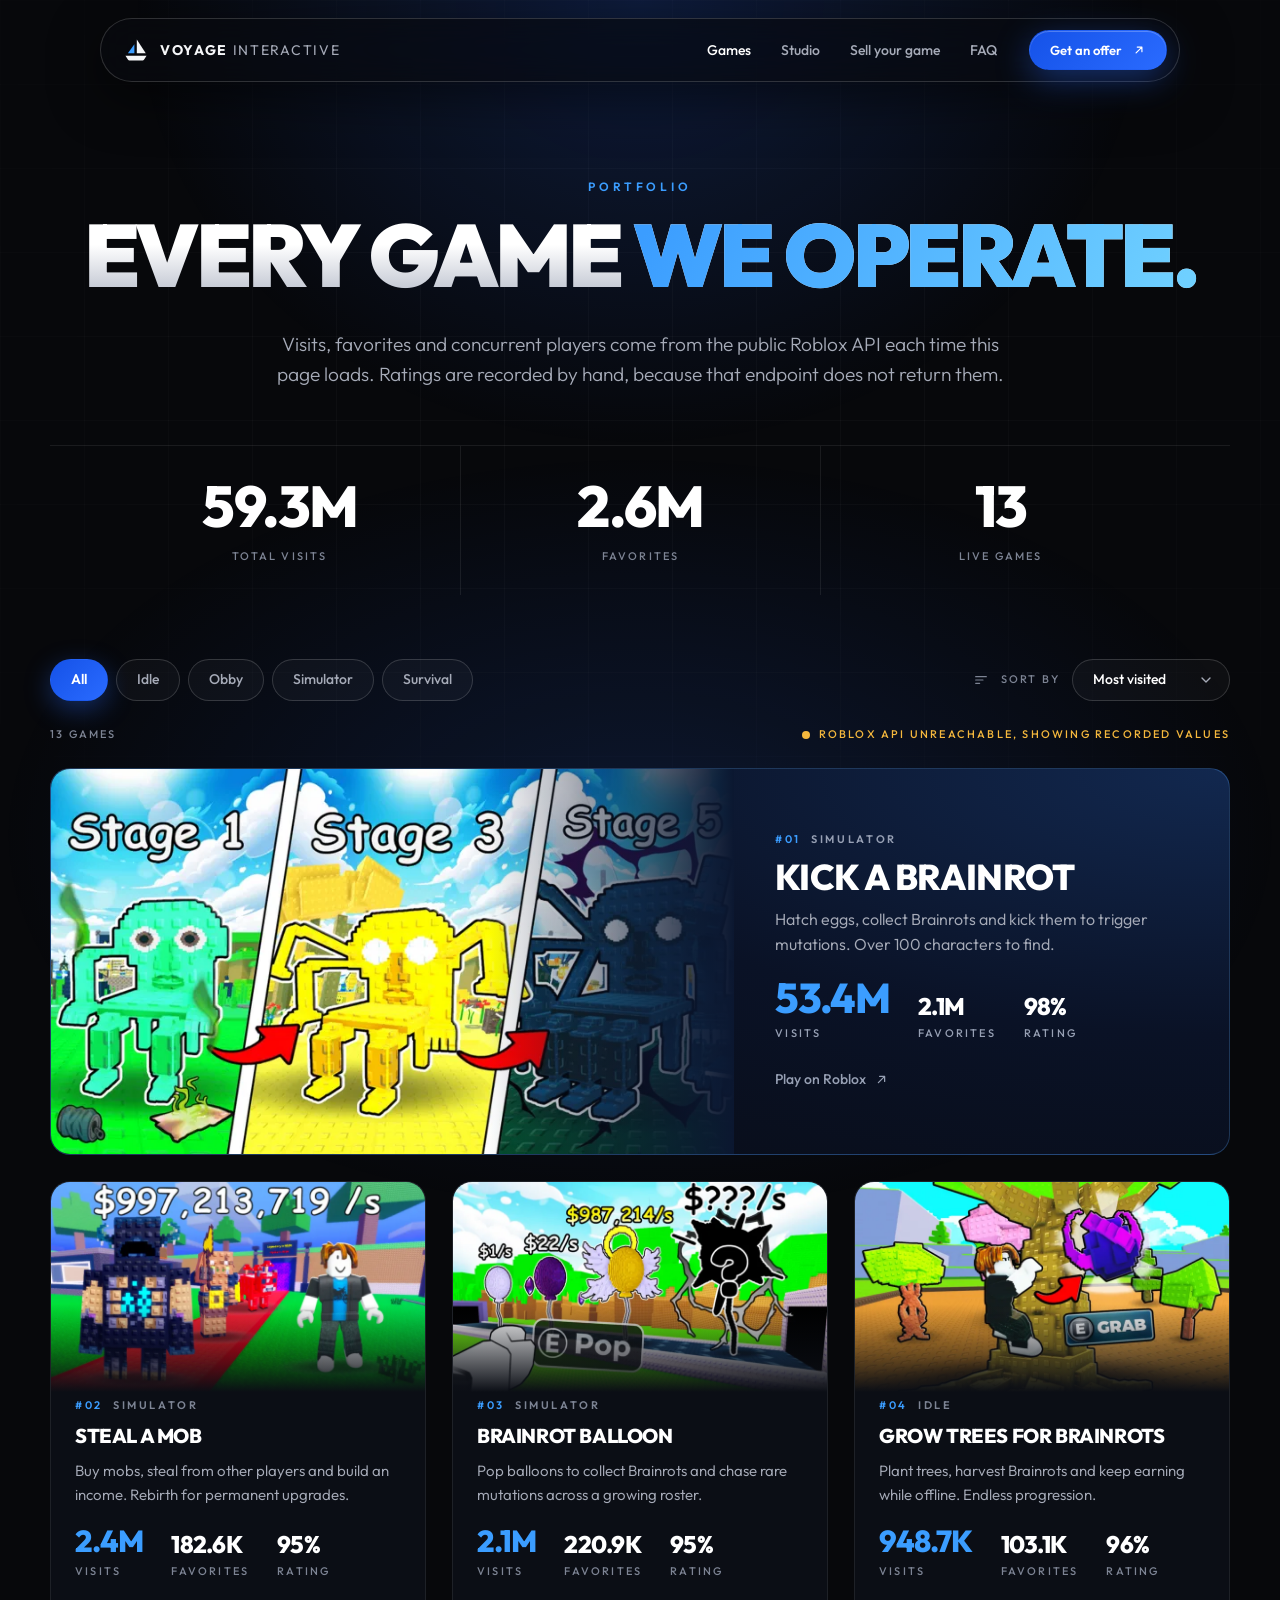
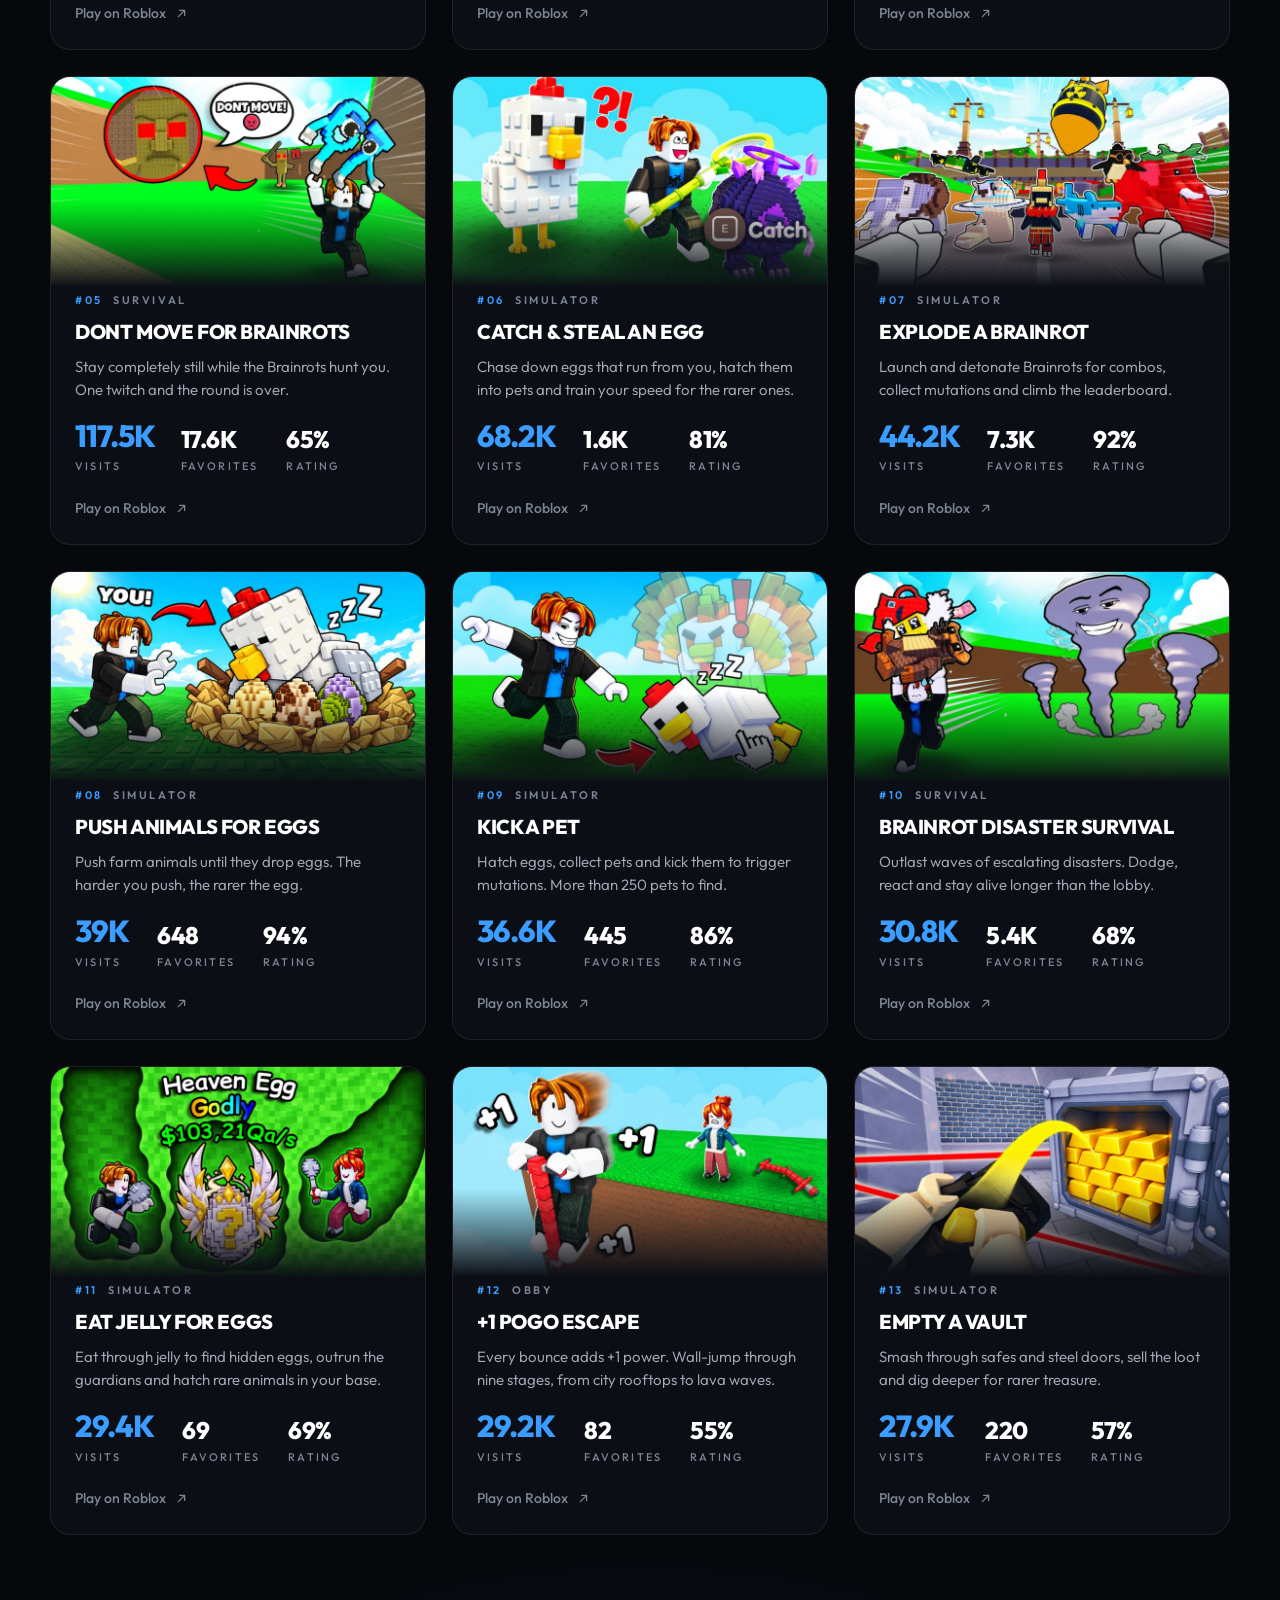
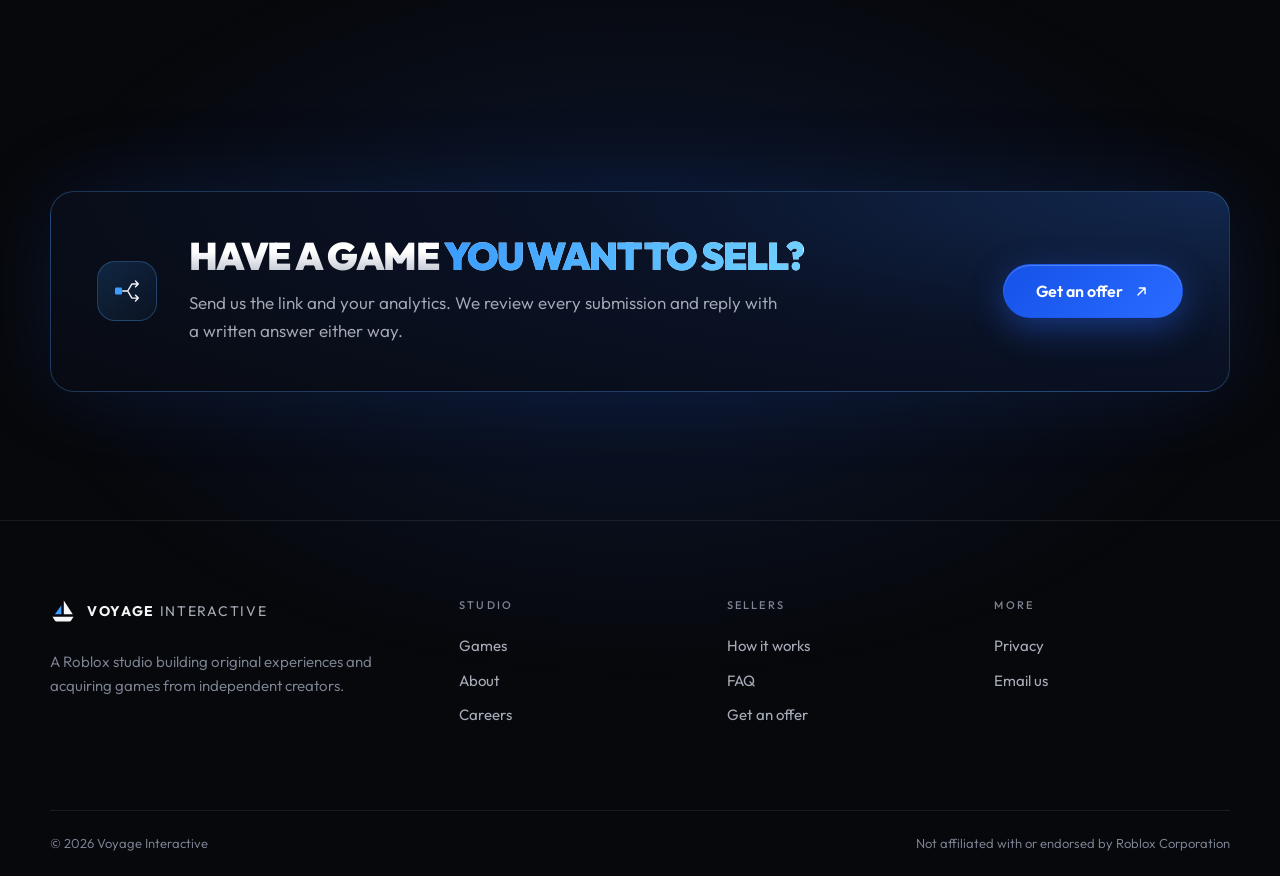
==== commit c59deb12: "Add six games and refresh the recorded stats Catch & Steal an Egg, Push Animals For Eggs, Kick a Pet" ====
--- a/games.html
+++ b/games.html
@@ -13,19 +13,19 @@
   <meta property="og:url"         content="https://voyage-interactive.com/games.html" />
   <meta property="og:title"       content="Games | Voyage Interactive" />
   <meta property="og:description" content="Every Roblox experience operated by Voyage Interactive." />
-  <meta property="og:image"       content="https://voyage-interactive.com/preview.png" />
+  <meta property="og:image"       content="https://voyage-interactive.com/preview.png?v=903b41a8" />
   <meta property="og:image:width"  content="1200" />
   <meta property="og:image:height" content="630" />
   <meta name="twitter:card"       content="summary_large_image" />
 
-  <link rel="icon" type="image/svg+xml" href="favicon.svg" />
-  <link rel="apple-touch-icon" href="apple-touch-icon.png" />
+  <link rel="icon" type="image/svg+xml" href="favicon.svg?v=c1fb55d5" />
+  <link rel="apple-touch-icon" href="apple-touch-icon.png?v=7cc29d2b" />
   <link rel="preconnect" href="https://fonts.googleapis.com" />
   <link rel="preconnect" href="https://fonts.gstatic.com" crossorigin />
   <link href="https://fonts.googleapis.com/css2?family=Outfit:wght@300..900&display=swap" rel="stylesheet" />
-  <link rel="stylesheet" href="css/style.css" />
-  <link rel="stylesheet" href="css/games.css" />
-  <noscript><style>.games-grid, .toolbar, .list-meta { display: none; }</style></noscript>
+  <link rel="stylesheet" href="css/style.css?v=fbaf7f4b" />
+  <link rel="stylesheet" href="css/games.css?v=68fa09c7" />
+  <noscript><style>.games-grid, .toolbar, .list-meta { display: none; } .stat dd { visibility: visible; animation: none; }</style></noscript>
 </head>
 <body>
 
@@ -107,7 +107,7 @@
       <dl class="stats">
         <div class="stat">
           <dt class="label">Total visits</dt>
-          <dd data-figure="visits">58.9M</dd>
+          <dd data-figure="visits">59.3M</dd>
         </div>
         <div class="stat">
           <dt class="label">Favorites</dt>
@@ -115,7 +115,7 @@
         </div>
         <div class="stat">
           <dt class="label">Live games</dt>
-          <dd data-figure="games">7</dd>
+          <dd data-figure="games">13</dd>
         </div>
         <div class="stat stat--live" data-live hidden>
           <dt class="label">Playing now</dt>
@@ -149,7 +149,7 @@
       </div>
 
       <div class="list-meta">
-        <span class="label" id="resultCount" aria-live="polite">7 games</span>
+        <span class="label" id="resultCount" aria-live="polite">13 games</span>
         <span class="source-state" id="sourceState"><span id="sourceText">Loading live stats</span></span>
       </div>
 
@@ -213,7 +213,7 @@
   </div>
 </footer>
 
-<script src="js/games-data.js"></script>
-<script src="js/script.js"></script>
+<script src="js/games-data.js?v=26cdfc10"></script>
+<script src="js/script.js?v=ab7e600d"></script>
 </body>
 </html>
--- a/css/style.css
+++ b/css/style.css
@@ -456,6 +456,12 @@
   opacity: var(--o, 1);
   filter: brightness(var(--b, 0.62)) blur(var(--blur, 0px));
   transform: rotateX(var(--rx, 0deg)) rotateY(var(--ry, 0deg)) rotateZ(var(--rz, 0deg));
+  /* the pointer: --mx and --my run from -1 to 1 (js/script.js) and the tile
+     moves against them, up to --depth pixels sideways and two thirds of
+     that up and down. Kept apart from transform, which the drift animates. */
+  translate:
+    calc(var(--mx, 0) * var(--depth, 12) * -1px)
+    calc(var(--my, 0) * var(--depth, 12) * -0.66px);
   animation: drift var(--t, 16s) ease-in-out infinite alternate;
 }
 .wall-tile--sq { aspect-ratio: 1; }
@@ -464,19 +470,21 @@
   to { transform: translate3d(0, var(--dy, -14px), 0) rotateX(var(--rx, 0deg)) rotateY(var(--ry, 0deg)) rotateZ(var(--rz, 0deg)); }
 }
 
-/* twelve places; the script deals the art into them */
-.wall-tile:nth-child(1)  { --x: 1.5%;  --y: 7%;   --w: 17%;   --ry: 20deg;  --rz: -6deg; --t: 17s; }
-.wall-tile:nth-child(2)  { --x: -2%;   --y: 36%;  --w: 15.5%; --ry: 24deg;  --rz: 5deg;  --t: 21s; --dy: 12px; }
-.wall-tile:nth-child(3)  { --x: 3.5%;  --y: 66%;  --w: 18%;   --ry: 18deg;  --rz: -4deg; --t: 19s; }
-.wall-tile:nth-child(4)  { --x: 81.5%; --y: 6%;   --w: 17.5%; --ry: -20deg; --rz: 7deg;  --t: 20s; --dy: 12px; }
-.wall-tile:nth-child(5)  { --x: 86%;   --y: 35%;  --w: 15.5%; --ry: -24deg; --rz: -5deg; --t: 18s; }
-.wall-tile:nth-child(6)  { --x: 79%;   --y: 65%;  --w: 18%;   --ry: -18deg; --rz: 5deg;  --t: 22s; --dy: 12px; }
-.wall-tile:nth-child(7)  { --x: 20.5%; --y: 1%;   --w: 12%;   --rx: 10deg;  --rz: 4deg;  --b: 0.4; --blur: 2px; --t: 24s; }
-.wall-tile:nth-child(8)  { --x: 66%;   --y: 0%;   --w: 12.5%; --rx: 10deg;  --rz: -5deg; --b: 0.4; --blur: 2px; --t: 23s; }
-.wall-tile:nth-child(9)  { --x: 16%;   --y: 44%;  --w: 10.5%; --ry: 14deg;  --rz: -7deg; --b: 0.34; --blur: 3px; --t: 26s; }
-.wall-tile:nth-child(10) { --x: 73.5%; --y: 46%;  --w: 10.5%; --ry: -14deg; --rz: 7deg;  --b: 0.34; --blur: 3px; --t: 25s; }
-.wall-tile:nth-child(11) { --x: 24%;   --y: 76%;  --w: 11.5%; --rx: -8deg;  --rz: 6deg;  --b: 0.36; --blur: 2px; --t: 22s; }
-.wall-tile:nth-child(12) { --x: 63%;   --y: 78%;  --w: 11.5%; --rx: -8deg;  --rz: -6deg; --b: 0.36; --blur: 2px; --t: 27s; }
+/* twelve places; the script deals the art into them. --depth is how far a
+   tile travels with the pointer: the six sharp ones are near, the six
+   blurred ones far away. */
+.wall-tile:nth-child(1)  { --x: 1.5%;  --y: 7%;   --w: 17%;   --ry: 20deg;  --rz: -6deg; --t: 17s; --depth: 30; }
+.wall-tile:nth-child(2)  { --x: -2%;   --y: 36%;  --w: 15.5%; --ry: 24deg;  --rz: 5deg;  --t: 21s; --dy: 12px; --depth: 24; }
+.wall-tile:nth-child(3)  { --x: 3.5%;  --y: 66%;  --w: 18%;   --ry: 18deg;  --rz: -4deg; --t: 19s; --depth: 34; }
+.wall-tile:nth-child(4)  { --x: 81.5%; --y: 6%;   --w: 17.5%; --ry: -20deg; --rz: 7deg;  --t: 20s; --dy: 12px; --depth: 32; }
+.wall-tile:nth-child(5)  { --x: 86%;   --y: 35%;  --w: 15.5%; --ry: -24deg; --rz: -5deg; --t: 18s; --depth: 24; }
+.wall-tile:nth-child(6)  { --x: 79%;   --y: 65%;  --w: 18%;   --ry: -18deg; --rz: 5deg;  --t: 22s; --dy: 12px; --depth: 34; }
+.wall-tile:nth-child(7)  { --x: 20.5%; --y: 1%;   --w: 12%;   --rx: 10deg;  --rz: 4deg;  --b: 0.4; --blur: 2px; --t: 24s; --depth: 11; }
+.wall-tile:nth-child(8)  { --x: 66%;   --y: 0%;   --w: 12.5%; --rx: 10deg;  --rz: -5deg; --b: 0.4; --blur: 2px; --t: 23s; --depth: 11; }
+.wall-tile:nth-child(9)  { --x: 16%;   --y: 44%;  --w: 10.5%; --ry: 14deg;  --rz: -7deg; --b: 0.34; --blur: 3px; --t: 26s; --depth: 8; }
+.wall-tile:nth-child(10) { --x: 73.5%; --y: 46%;  --w: 10.5%; --ry: -14deg; --rz: 7deg;  --b: 0.34; --blur: 3px; --t: 25s; --depth: 8; }
+.wall-tile:nth-child(11) { --x: 24%;   --y: 76%;  --w: 11.5%; --rx: -8deg;  --rz: 6deg;  --b: 0.36; --blur: 2px; --t: 22s; --depth: 13; }
+.wall-tile:nth-child(12) { --x: 63%;   --y: 78%;  --w: 11.5%; --rx: -8deg;  --rz: -6deg; --b: 0.36; --blur: 2px; --t: 27s; --depth: 13; }
 
 /* the dark pool in the middle, a blue light behind the title, and a
    fade into the page at the bottom */
@@ -510,7 +518,10 @@
   border-left: 1px solid var(--line);
 }
 .stat:first-child { border-left: 0; }
+/* as wide as its text and no wider, so a number counting up (below) can
+   start from the figure's own left edge */
 .stat dd {
+  align-self: center;
   font-size: clamp(2rem, 4.6vw, 3.6rem);
   font-weight: 800;
   line-height: 1;
@@ -518,6 +529,31 @@
   color: #fff;
 }
 .stat--live dd { color: var(--green); }
+
+/* The figures count up from zero (js/games-data.js). They stay out of
+   sight until the script takes them over, so the recorded value never
+   shows for a moment and then drops to zero. If the script never arrives
+   they appear by themselves after three seconds. */
+.stat dd { visibility: hidden; animation: appear 0s 3s forwards; }
+.stat dd.is-counted { visibility: visible; animation: none; }
+@keyframes appear { to { visibility: visible; } }
+
+/* A figure while it counts up. Its own text is the real figure and is
+   left in place, unpainted: it holds the final width, so nothing beside
+   it moves, and it is what a screen reader hears. The running number
+   comes from data-shown and is drawn over it, from the same left edge,
+   so it grows to the right and lands exactly on the real one. */
+[data-shown] { position: relative; -webkit-text-fill-color: transparent; }
+[data-shown]::after {
+  content: attr(data-shown);
+  content: attr(data-shown) / '';   /* where supported: generated text with no spoken form */
+  position: absolute;
+  left: 0; top: 0;
+  white-space: nowrap;
+  -webkit-text-fill-color: currentColor;
+}
+/* an inline box would place the running number by its font's ascent */
+[data-count] { display: inline-block; }
 
 /* ---------- Games ---------- */
 /* The most played game gets a card of its own, art on the left. */
--- a/css/games.css
+++ b/css/games.css
@@ -106,7 +106,10 @@
 
 @media (max-width: 640px) {
   .toolbar { flex-direction: column; align-items: stretch; }
-  .filter-btn { flex: 1 1 auto; padding-inline: 12px; }
+  /* The chips grow to fill the row, so this padding only decides when
+     they wrap: kept small enough that every genre fits on one row on a
+     360px phone, instead of the last one stretching alone below. */
+  .filter-btn { flex: 1 1 auto; padding-inline: 8px; }
   .sort { justify-content: space-between; }
   .sort-field { flex: 1; }
   .sort select { width: 100%; }
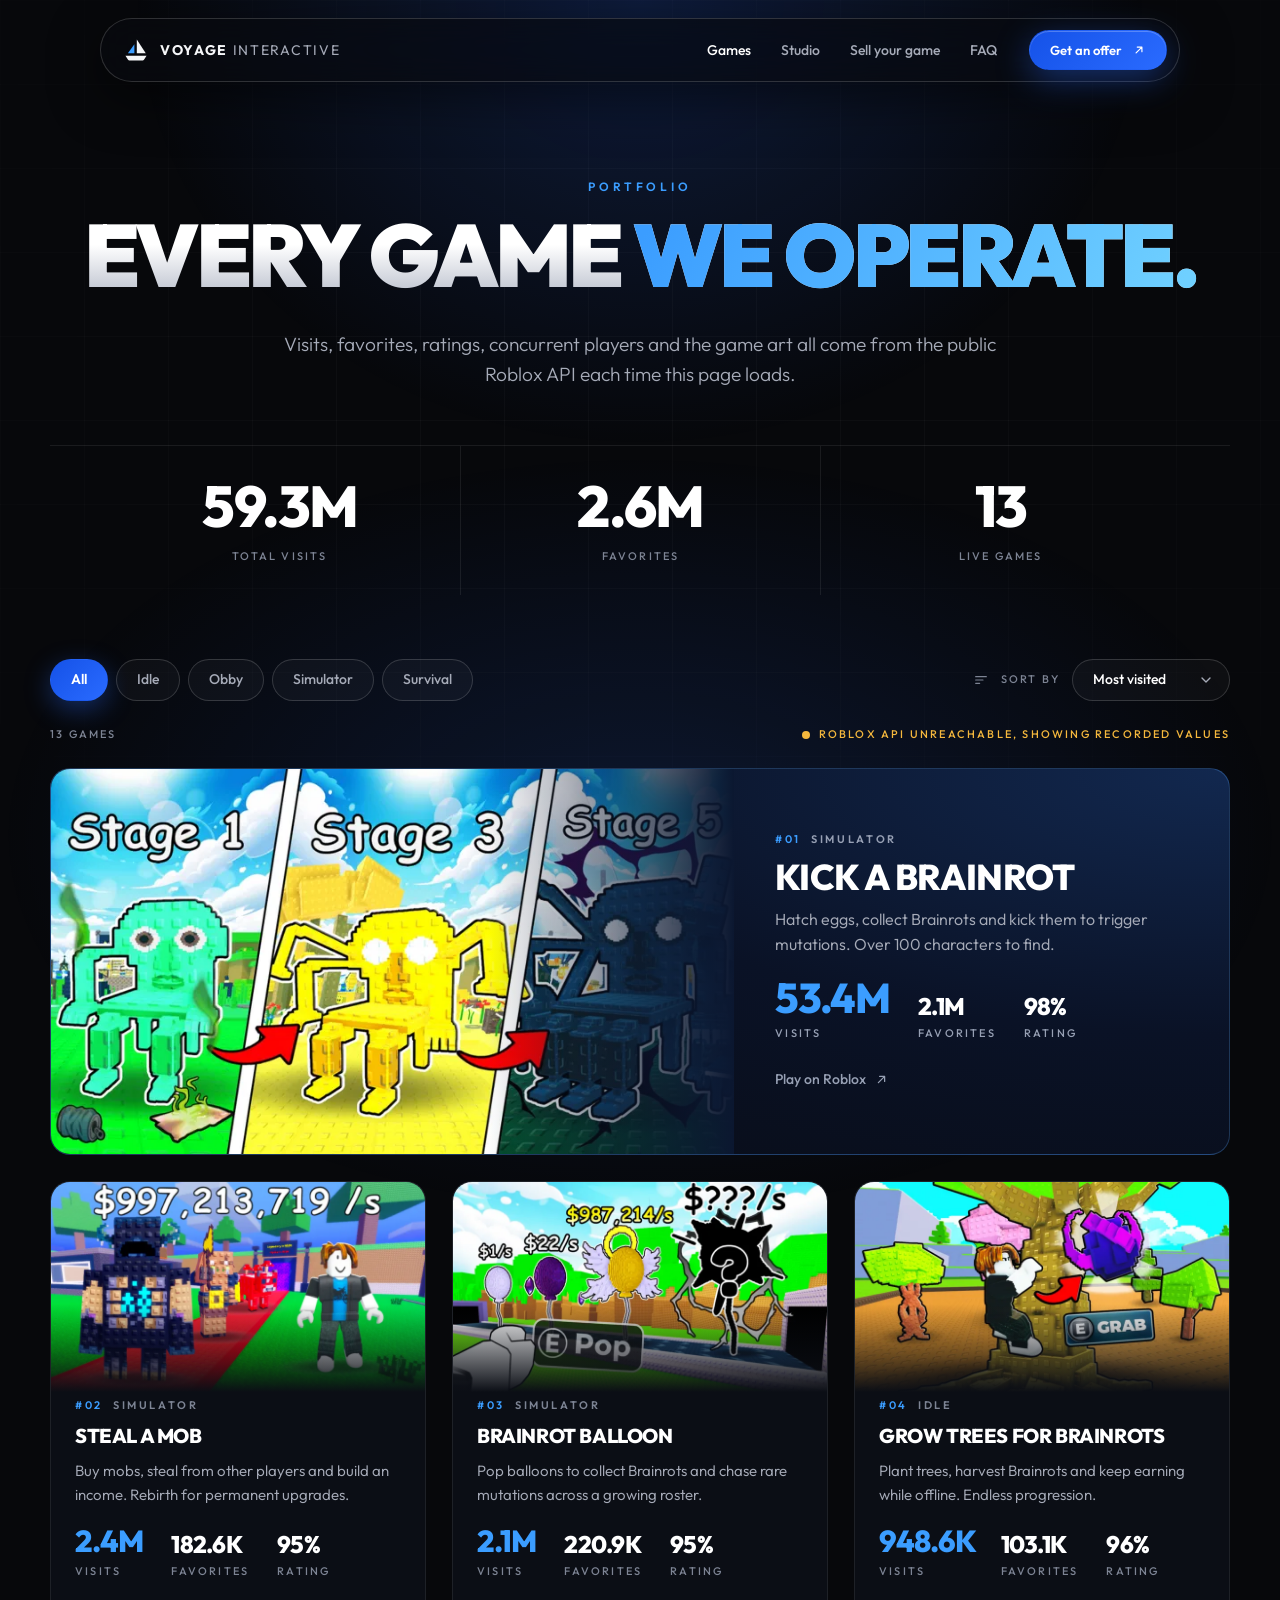
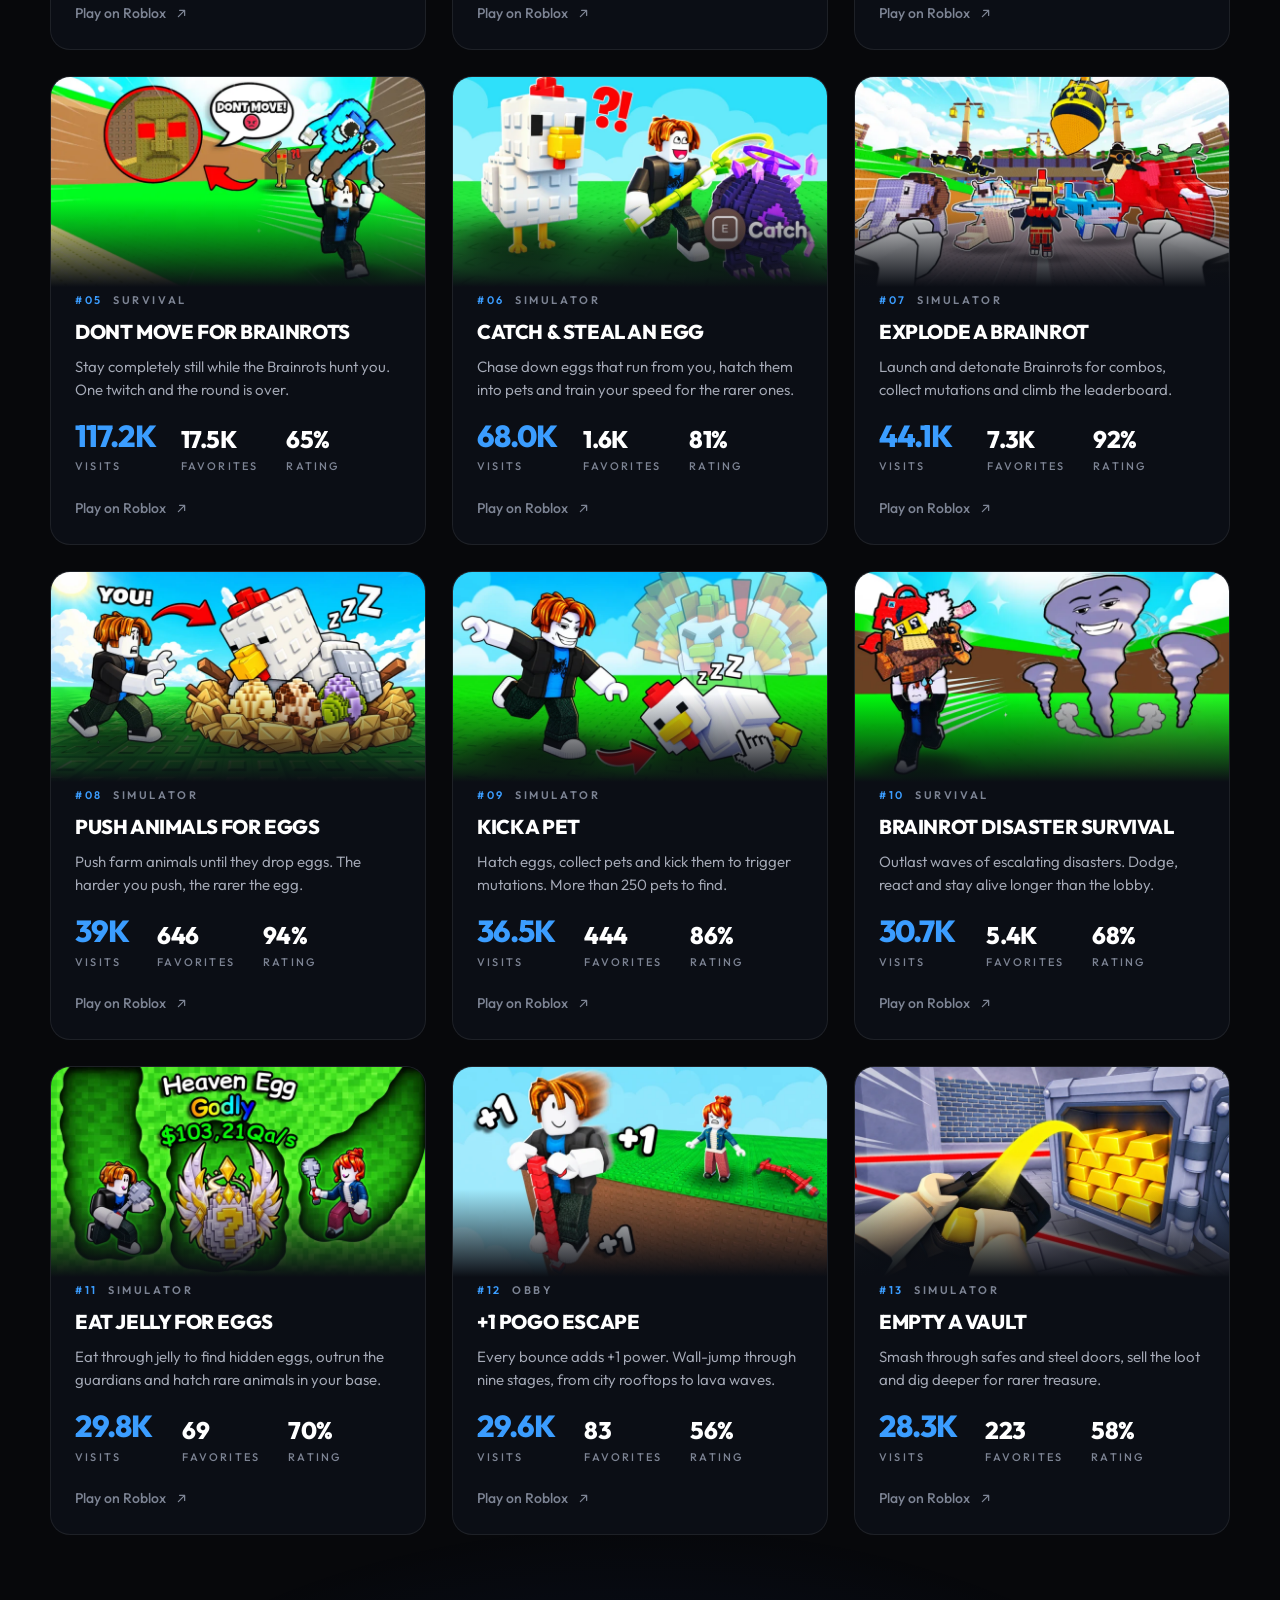
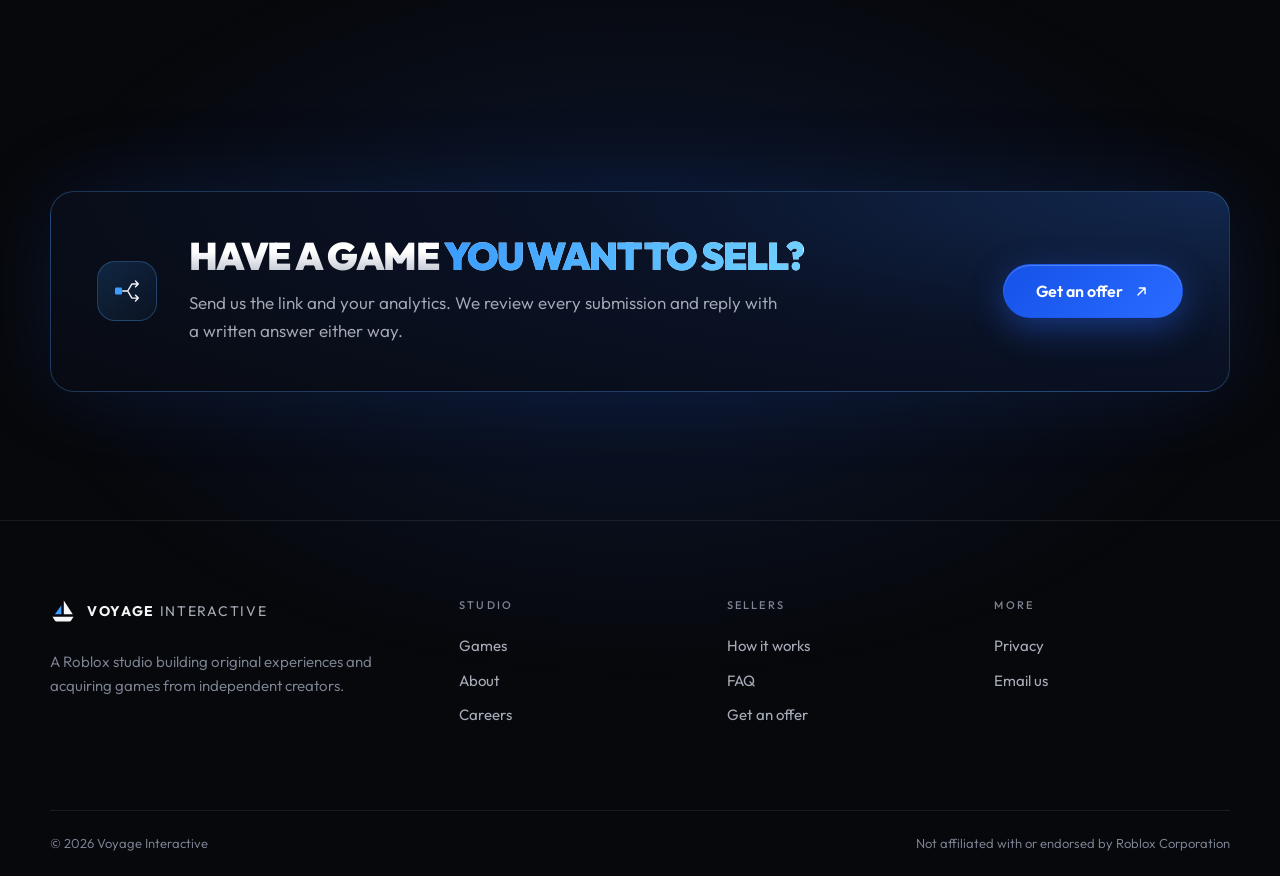
==== commit d9b02bcb: "Take every game's art and rating live from Roblox The covers and icons now come from the Roblox thum" ====
--- a/games.html
+++ b/games.html
@@ -98,9 +98,8 @@
       <p class="kicker">Portfolio</p>
       <h1>Every game <span class="accent">we operate.</span></h1>
       <p class="lede">
-        Visits, favorites and concurrent players come from the public Roblox API each time
-        this page loads. Ratings are recorded by hand, because that endpoint does not
-        return them.
+        Visits, favorites, ratings, concurrent players and the game art all come from the
+        public Roblox API each time this page loads.
       </p>
 
       <!-- recorded totals; js/games-data.js swaps in live numbers -->
@@ -213,7 +212,7 @@
   </div>
 </footer>
 
-<script src="js/games-data.js?v=26cdfc10"></script>
+<script src="js/games-data.js?v=fdab37c9"></script>
 <script src="js/script.js?v=ab7e600d"></script>
 </body>
 </html>
